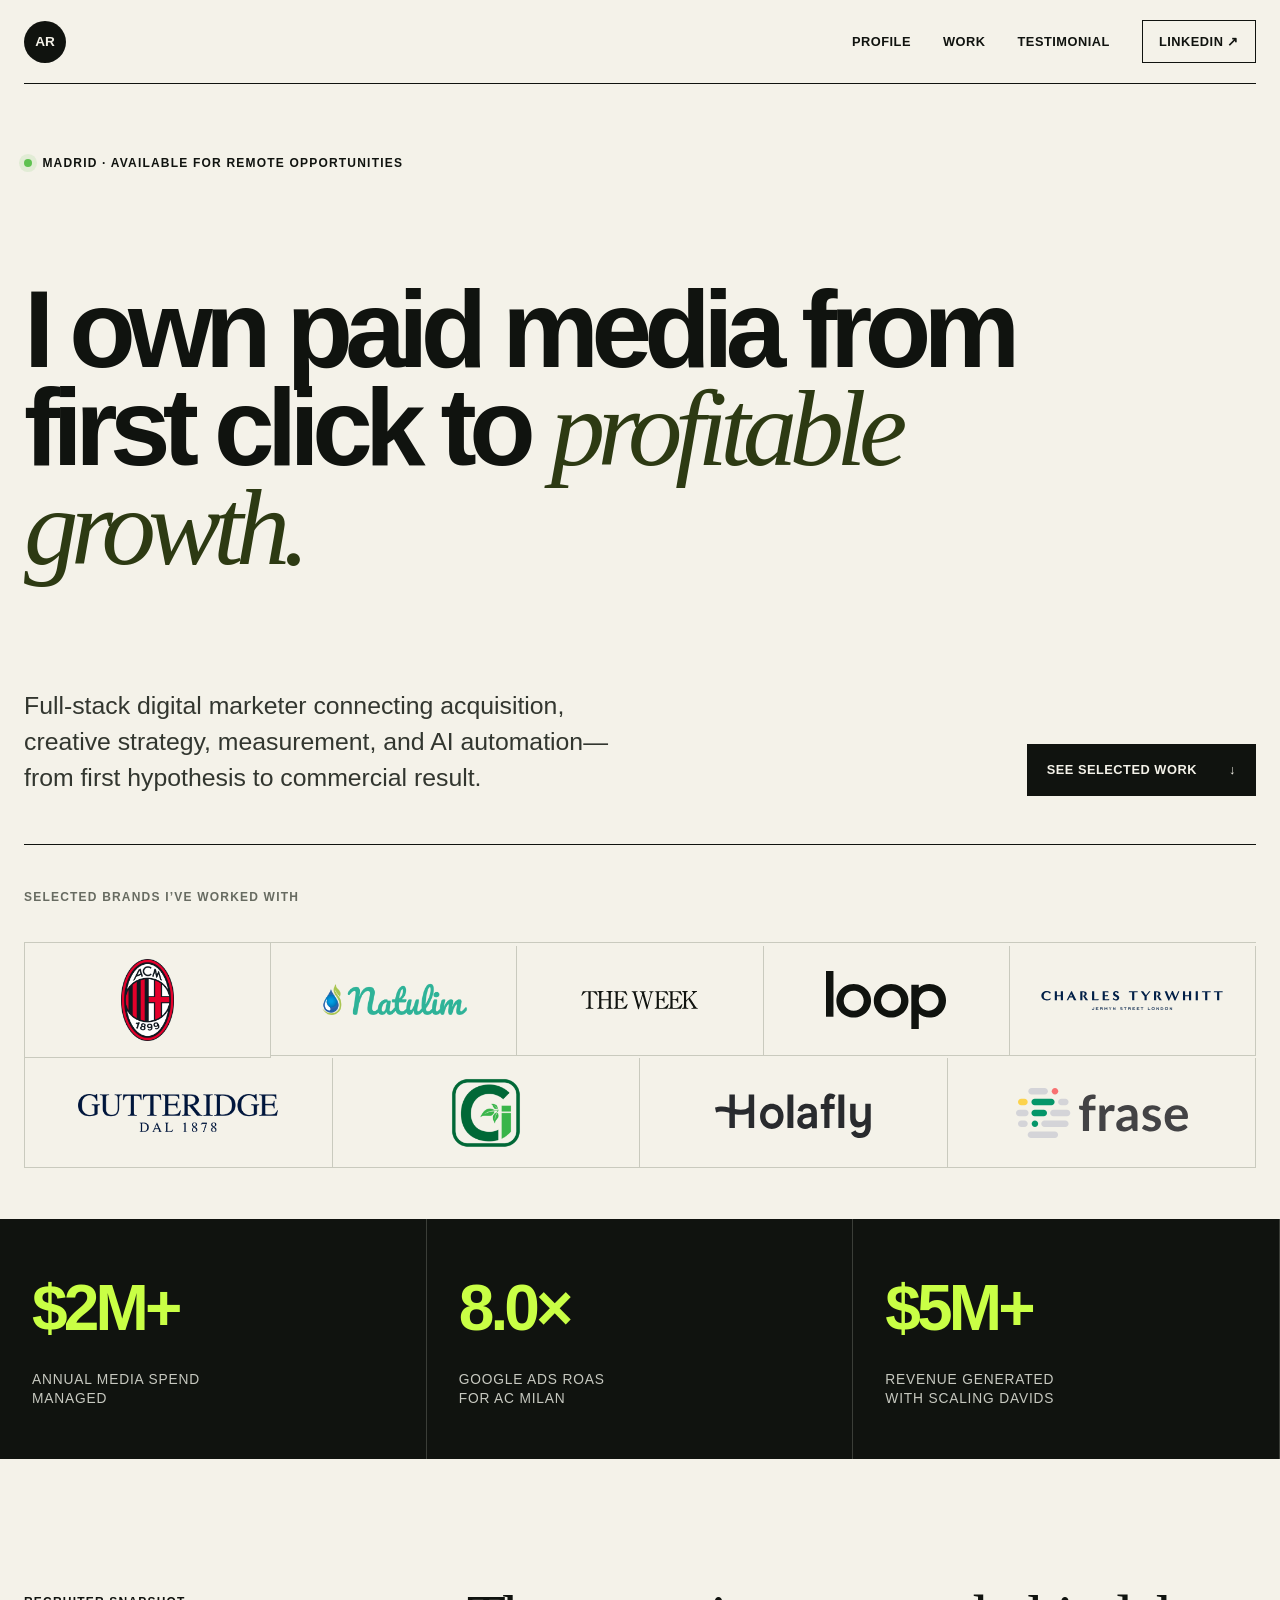
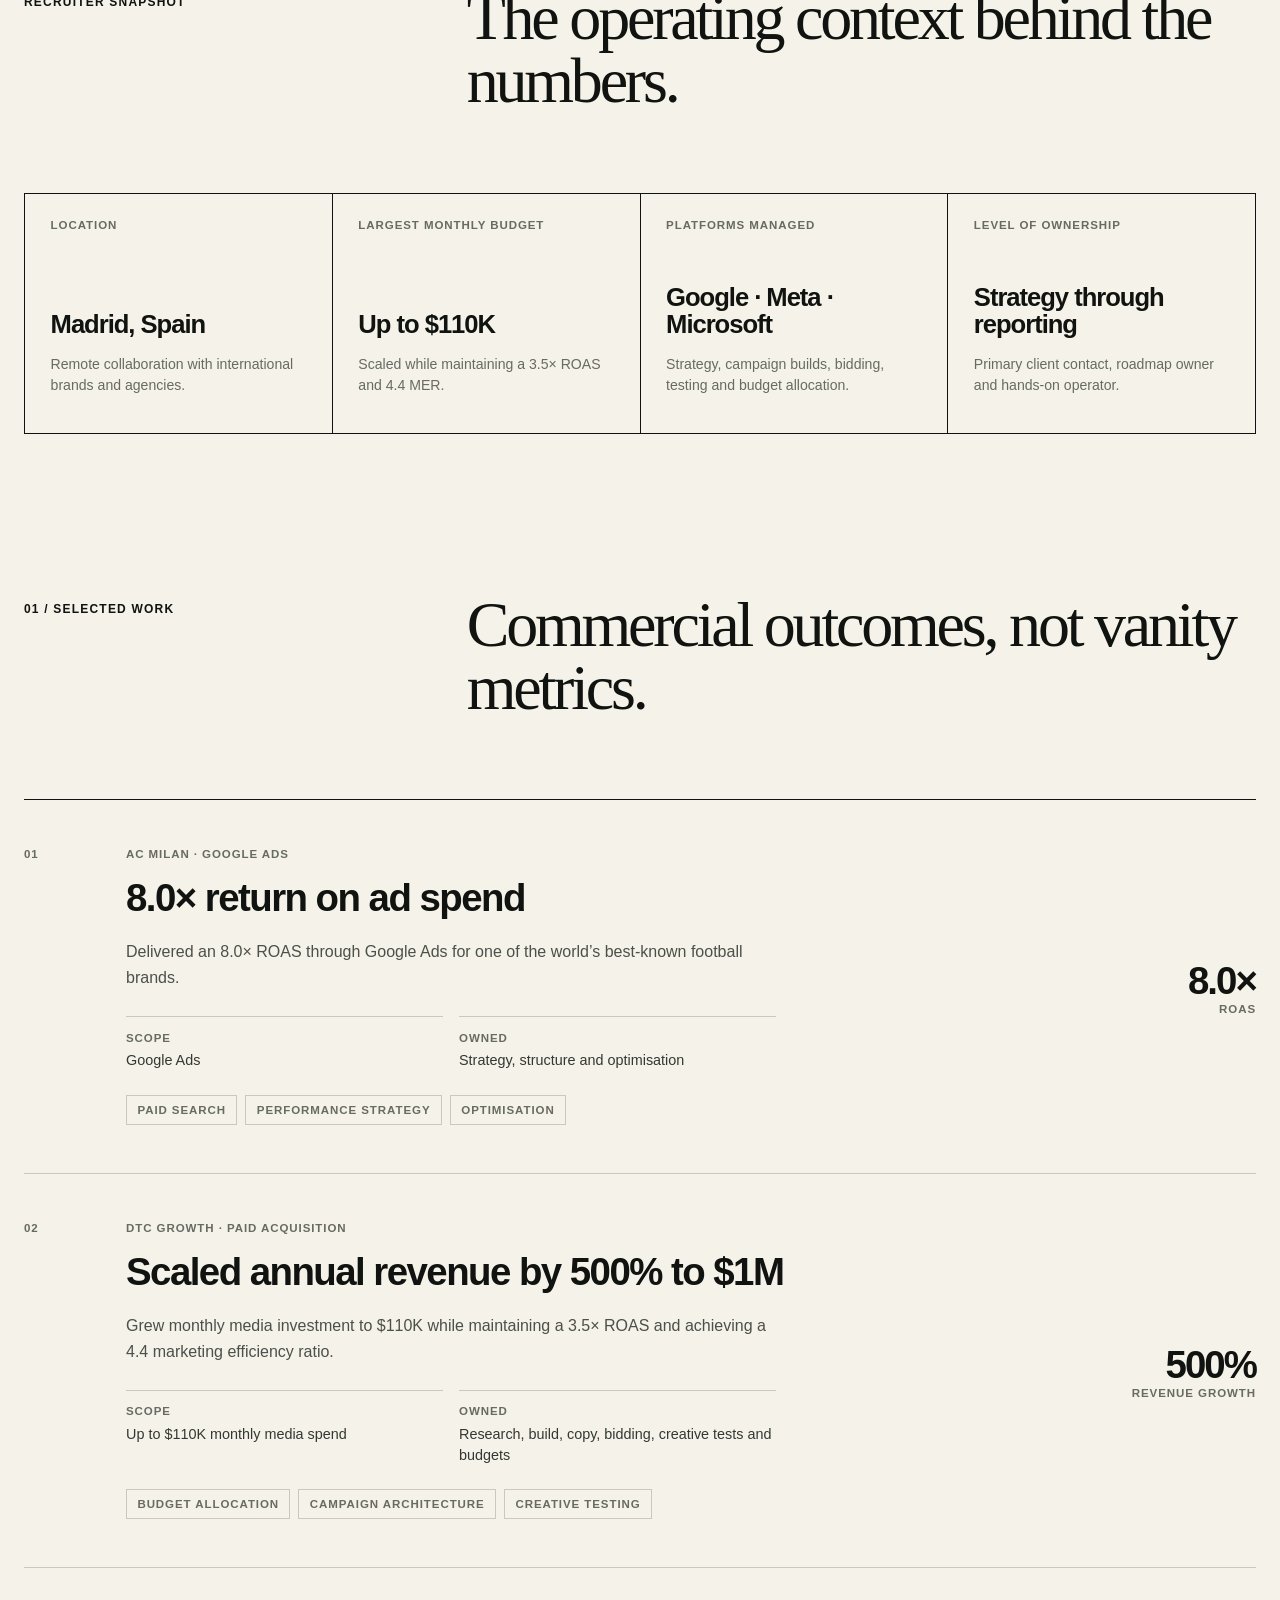
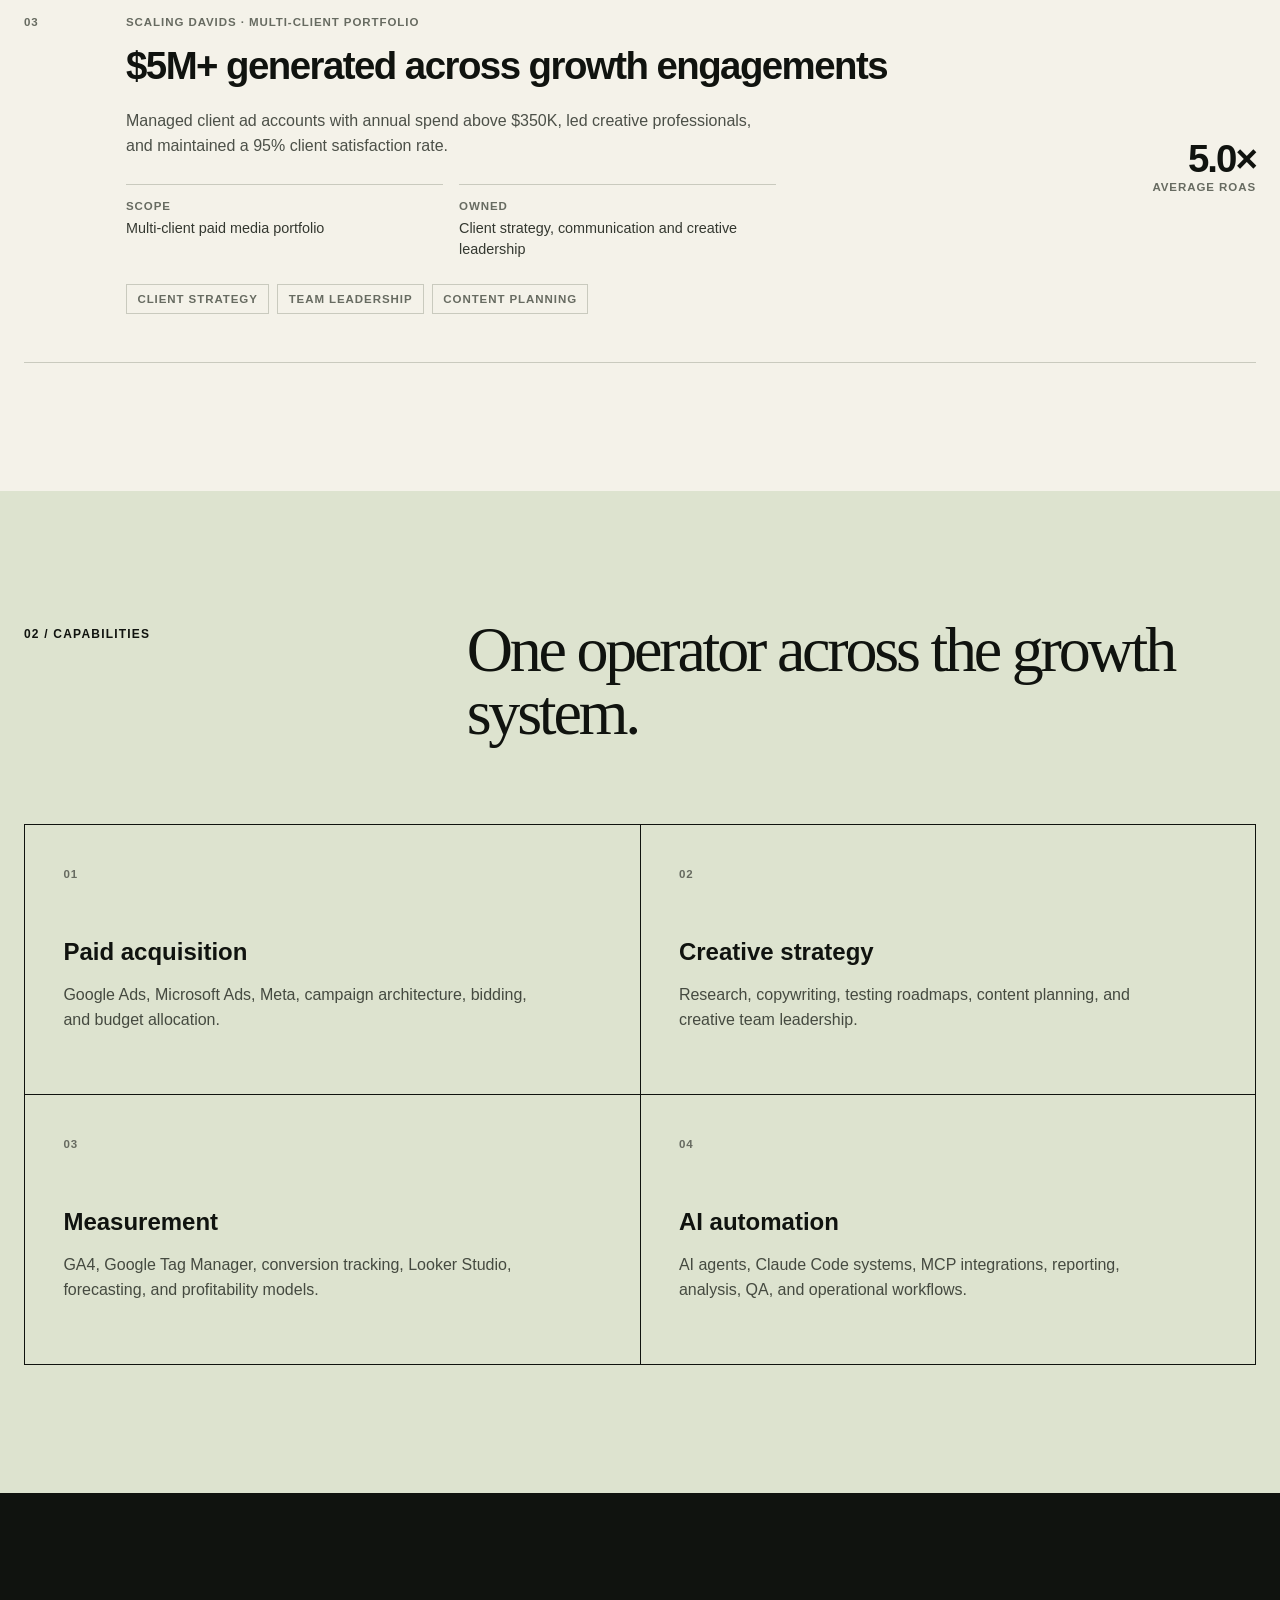
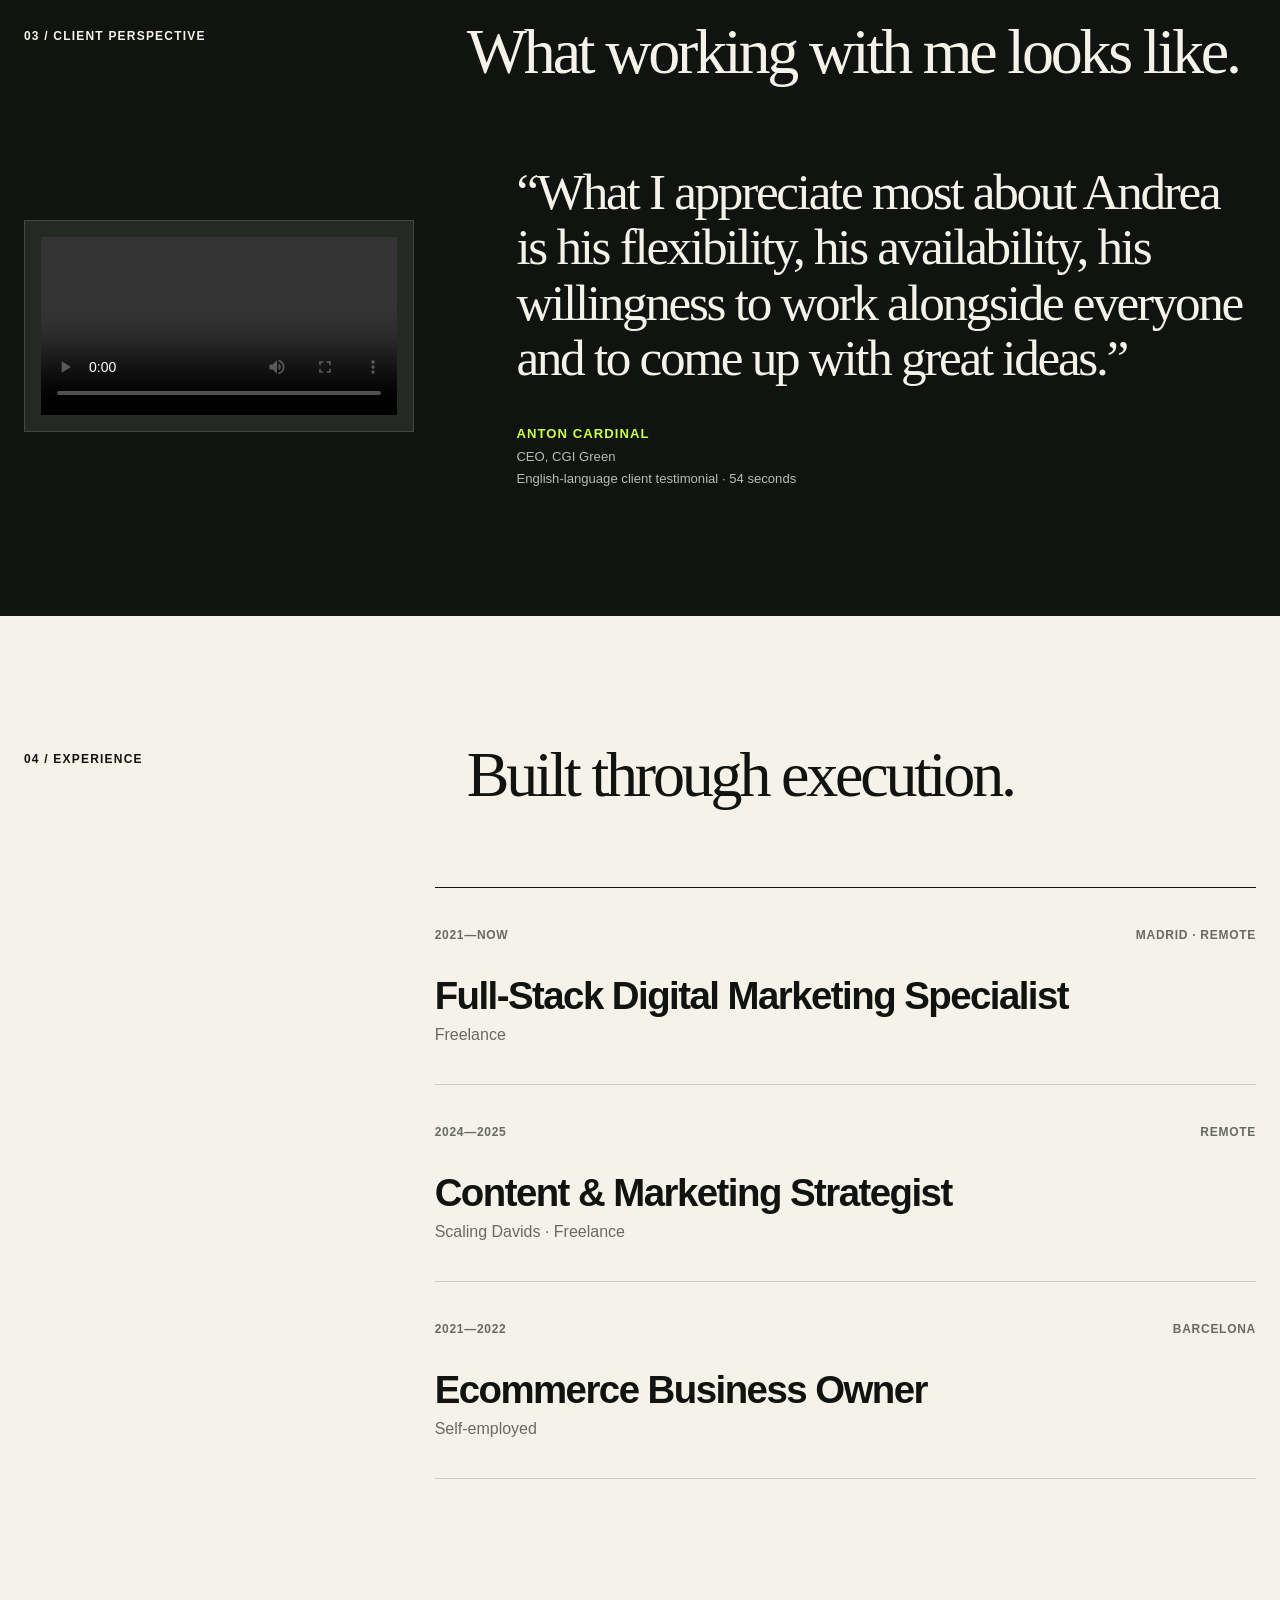
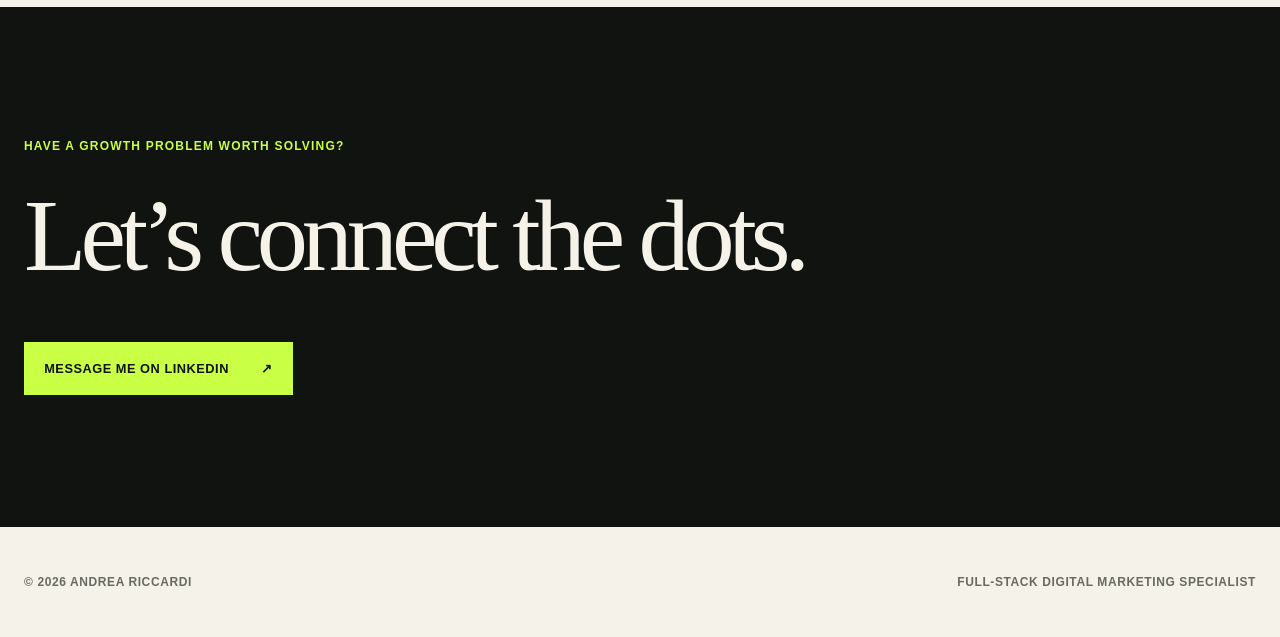
==== index.html @ 7f4e31ed "Publish marketing portfolio" ====
<!doctype html>
<html lang="en">
  <head>
    <meta charset="UTF-8" />
    <meta name="viewport" content="width=device-width, initial-scale=1" />
    <meta
      name="description"
      content="Andrea Riccardi is a full-stack digital marketing specialist connecting paid acquisition, creative strategy, measurement, and AI automation."
    />
    <meta name="theme-color" content="#10130f" />
    <title>Andrea Riccardi — Full-Stack Digital Marketing Specialist</title>
    <link rel="stylesheet" href="styles.css" />
  </head>
  <body>
    <a class="skip-link" href="#main">Skip to content</a>

    <header class="site-header">
      <a class="brand" href="#top" aria-label="Andrea Riccardi, home">AR</a>
      <nav aria-label="Primary navigation">
        <a href="#profile">Profile</a>
        <a href="#work">Work</a>
        <a href="#testimonial">Testimonial</a>
      </nav>
      <a
        class="header-cta"
        href="https://www.linkedin.com/in/ariccardi/"
        target="_blank"
        rel="noreferrer"
      >LinkedIn <span aria-hidden="true">↗</span></a>
    </header>

    <main id="main">
      <section class="hero" id="top" aria-labelledby="hero-title">
        <div class="eyebrow"><span></span> Madrid · Available for remote opportunities</div>
        <h1 id="hero-title">I own paid media from first click to <em>profitable growth.</em></h1>
        <div class="hero-bottom">
          <p>
            Full-stack digital marketer connecting acquisition, creative strategy,
            measurement, and AI automation—from first hypothesis to commercial result.
          </p>
          <a class="button" href="#work">See selected work <span aria-hidden="true">↓</span></a>
        </div>
      </section>

      <section class="logo-cloud" aria-labelledby="logo-cloud-title">
        <p id="logo-cloud-title">Selected brands I’ve worked with</p>
        <div class="logo-row">
          <div class="logo-item">
            <img src="assets/brands/ac-milan.png" alt="AC Milan" />
          </div>
          <div class="logo-item">
            <img src="assets/brands/natulim.png" alt="Natulim" />
          </div>
          <div class="logo-item">
            <img src="assets/brands/the-week.svg" alt="The Week" />
          </div>
          <div class="logo-item">
            <img src="assets/brands/loop.svg" alt="Loop Earplugs" />
          </div>
          <div class="logo-item logo-item--wide">
            <img src="assets/brands/charles-tyrwhitt.svg" alt="Charles Tyrwhitt" />
          </div>
          <div class="logo-item logo-item--wide">
            <img src="assets/brands/gutteridge.png" alt="Gutteridge" />
          </div>
          <div class="logo-item logo-item--mark">
            <img src="assets/brands/cgi-green.png" alt="CGI Green" />
          </div>
          <div class="logo-item logo-item--wide">
            <img src="assets/brands/holafly.svg" alt="Holafly" />
          </div>
          <div class="logo-item logo-item--wide">
            <img src="assets/brands/frase.svg" alt="Frase.io" />
          </div>
        </div>
      </section>

      <section class="proof" aria-label="Selected results">
        <article>
          <strong>$2M+</strong>
          <span>Annual media spend managed</span>
        </article>
        <article>
          <strong>8.0×</strong>
          <span>Google Ads ROAS for AC Milan</span>
        </article>
        <article>
          <strong>$5M+</strong>
          <span>Revenue generated with Scaling Davids</span>
        </article>
      </section>

      <section class="section profile" id="profile" aria-labelledby="profile-title">
        <div class="section-heading">
          <p>Recruiter snapshot</p>
          <h2 id="profile-title">The operating context behind the numbers.</h2>
        </div>

        <div class="profile-grid">
          <article>
            <span>Location</span>
            <strong>Madrid, Spain</strong>
            <p>Remote collaboration with international brands and agencies.</p>
          </article>
          <article>
            <span>Largest monthly budget</span>
            <strong>Up to $110K</strong>
            <p>Scaled while maintaining a 3.5× ROAS and 4.4 MER.</p>
          </article>
          <article>
            <span>Platforms managed</span>
            <strong>Google · Meta · Microsoft</strong>
            <p>Strategy, campaign builds, bidding, testing and budget allocation.</p>
          </article>
          <article>
            <span>Level of ownership</span>
            <strong>Strategy through reporting</strong>
            <p>Primary client contact, roadmap owner and hands-on operator.</p>
          </article>
        </div>
      </section>

      <section class="section" id="work" aria-labelledby="work-title">
        <div class="section-heading">
          <p>01 / Selected work</p>
          <h2 id="work-title">Commercial outcomes, not vanity metrics.</h2>
        </div>

        <div class="case-list">
          <article class="case">
            <div class="case-number">01</div>
            <div class="case-body">
              <p class="case-label">AC Milan · Google Ads</p>
              <h3>8.0× return on ad spend</h3>
              <p>
                Delivered an 8.0× ROAS through Google Ads for one of the world’s
                best-known football brands.
              </p>
              <dl class="case-facts">
                <div><dt>Scope</dt><dd>Google Ads</dd></div>
                <div><dt>Owned</dt><dd>Strategy, structure and optimisation</dd></div>
              </dl>
              <ul aria-label="Project disciplines">
                <li>Paid search</li>
                <li>Performance strategy</li>
                <li>Optimisation</li>
              </ul>
            </div>
            <div class="case-result"><strong>8.0×</strong><span>ROAS</span></div>
          </article>

          <article class="case">
            <div class="case-number">02</div>
            <div class="case-body">
              <p class="case-label">DTC growth · Paid acquisition</p>
              <h3>Scaled annual revenue by 500% to $1M</h3>
              <p>
                Grew monthly media investment to $110K while maintaining a 3.5×
                ROAS and achieving a 4.4 marketing efficiency ratio.
              </p>
              <dl class="case-facts">
                <div><dt>Scope</dt><dd>Up to $110K monthly media spend</dd></div>
                <div><dt>Owned</dt><dd>Research, build, copy, bidding, creative tests and budgets</dd></div>
              </dl>
              <ul aria-label="Project disciplines">
                <li>Budget allocation</li>
                <li>Campaign architecture</li>
                <li>Creative testing</li>
              </ul>
            </div>
            <div class="case-result"><strong>500%</strong><span>Revenue growth</span></div>
          </article>

          <article class="case">
            <div class="case-number">03</div>
            <div class="case-body">
              <p class="case-label">Scaling Davids · Multi-client portfolio</p>
              <h3>$5M+ generated across growth engagements</h3>
              <p>
                Managed client ad accounts with annual spend above $350K, led
                creative professionals, and maintained a 95% client satisfaction rate.
              </p>
              <dl class="case-facts">
                <div><dt>Scope</dt><dd>Multi-client paid media portfolio</dd></div>
                <div><dt>Owned</dt><dd>Client strategy, communication and creative leadership</dd></div>
              </dl>
              <ul aria-label="Project disciplines">
                <li>Client strategy</li>
                <li>Team leadership</li>
                <li>Content planning</li>
              </ul>
            </div>
            <div class="case-result"><strong>5.0×</strong><span>Average ROAS</span></div>
          </article>
        </div>
      </section>

      <section class="section capabilities" id="capabilities" aria-labelledby="capabilities-title">
        <div class="section-heading">
          <p>02 / Capabilities</p>
          <h2 id="capabilities-title">One operator across the growth system.</h2>
        </div>

        <div class="capability-grid">
          <article>
            <span>01</span>
            <h3>Paid acquisition</h3>
            <p>Google Ads, Microsoft Ads, Meta, campaign architecture, bidding, and budget allocation.</p>
          </article>
          <article>
            <span>02</span>
            <h3>Creative strategy</h3>
            <p>Research, copywriting, testing roadmaps, content planning, and creative team leadership.</p>
          </article>
          <article>
            <span>03</span>
            <h3>Measurement</h3>
            <p>GA4, Google Tag Manager, conversion tracking, Looker Studio, forecasting, and profitability models.</p>
          </article>
          <article>
            <span>04</span>
            <h3>AI automation</h3>
            <p>AI agents, Claude Code systems, MCP integrations, reporting, analysis, QA, and operational workflows.</p>
          </article>
        </div>
      </section>

      <section class="section testimonial" id="testimonial" aria-labelledby="testimonial-title">
        <div class="section-heading">
          <p>03 / Client perspective</p>
          <h2 id="testimonial-title">What working with me looks like.</h2>
        </div>

        <div class="testimonial-grid">
          <div class="testimonial-video">
            <video controls preload="metadata" playsinline>
              <source src="assets/testimonial/cgi-green-testimonial-clean.mp4" type="video/mp4" />
              Your browser does not support embedded video.
            </video>
          </div>
          <figure>
            <blockquote>
              “What I appreciate most about Andrea is his flexibility, his availability,
              his willingness to work alongside everyone and to come up with great ideas.”
            </blockquote>
            <figcaption>
              <strong>Anton Cardinal</strong>
              <span>CEO, CGI Green</span>
              <span>English-language client testimonial · 54 seconds</span>
            </figcaption>
          </figure>
        </div>
      </section>

      <section class="section" id="experience" aria-labelledby="experience-title">
        <div class="section-heading">
          <p>04 / Experience</p>
          <h2 id="experience-title">Built through execution.</h2>
        </div>

        <div class="timeline">
          <article>
            <div><span>2021—Now</span><span>Madrid · Remote</span></div>
            <h3>Full-Stack Digital Marketing Specialist</h3>
            <p>Freelance</p>
          </article>
          <article>
            <div><span>2024—2025</span><span>Remote</span></div>
            <h3>Content &amp; Marketing Strategist</h3>
            <p>Scaling Davids · Freelance</p>
          </article>
          <article>
            <div><span>2021—2022</span><span>Barcelona</span></div>
            <h3>Ecommerce Business Owner</h3>
            <p>Self-employed</p>
          </article>
        </div>
      </section>

      <section class="contact" aria-labelledby="contact-title">
        <p>Have a growth problem worth solving?</p>
        <h2 id="contact-title">Let’s connect the dots.</h2>
        <a
          class="button button-light"
          href="https://www.linkedin.com/in/ariccardi/"
          target="_blank"
          rel="noreferrer"
        >Message me on LinkedIn <span aria-hidden="true">↗</span></a>
      </section>
    </main>

    <footer>
      <span>© <span id="year">2026</span> Andrea Riccardi</span>
      <span>Full-Stack Digital Marketing Specialist</span>
    </footer>

    <script>
      document.getElementById("year").textContent = new Date().getFullYear();
    </script>
  </body>
</html>
---- styles.css ----
:root {
  --ink: #10130f;
  --paper: #f4f2e9;
  --muted: #676b61;
  --line: #c9cabe;
  --accent: #c9ff45;
  --accent-dark: #2d3a13;
  --max: 1240px;
}

* {
  box-sizing: border-box;
}

html {
  scroll-behavior: smooth;
}

body {
  margin: 0;
  background: var(--paper);
  color: var(--ink);
  font-family: Arial, Helvetica, sans-serif;
  -webkit-font-smoothing: antialiased;
}

a {
  color: inherit;
}

.skip-link {
  position: fixed;
  left: 1rem;
  top: -5rem;
  z-index: 100;
  background: var(--accent);
  padding: 0.8rem 1rem;
}

.skip-link:focus {
  top: 1rem;
}

.site-header,
main > section,
footer {
  width: min(calc(100% - 48px), var(--max));
  margin-inline: auto;
}

.site-header {
  min-height: 84px;
  display: flex;
  align-items: center;
  gap: 2rem;
  border-bottom: 1px solid var(--ink);
}

.brand {
  width: 42px;
  height: 42px;
  display: grid;
  place-items: center;
  border-radius: 50%;
  background: var(--ink);
  color: var(--paper);
  font-size: 0.85rem;
  font-weight: 800;
  text-decoration: none;
}

nav {
  display: flex;
  gap: 2rem;
  margin-left: auto;
}

nav a,
.header-cta {
  font-size: 0.8rem;
  font-weight: 700;
  letter-spacing: 0.04em;
  text-decoration: none;
  text-transform: uppercase;
}

.header-cta {
  padding: 0.8rem 1rem;
  border: 1px solid var(--ink);
}

nav a:hover,
nav a:focus-visible,
.header-cta:hover,
.header-cta:focus-visible {
  text-decoration: underline;
  text-underline-offset: 0.3rem;
}

.hero {
  min-height: min(760px, calc(100vh - 84px));
  padding: 4.5rem 0 3rem;
  display: flex;
  flex-direction: column;
  justify-content: space-between;
}

.eyebrow,
.section-heading > p,
.logo-cloud > p,
.contact > p {
  text-transform: uppercase;
  font-size: 0.75rem;
  font-weight: 700;
  letter-spacing: 0.1em;
}

.eyebrow {
  display: flex;
  align-items: center;
  gap: 0.65rem;
}

.eyebrow span {
  width: 8px;
  height: 8px;
  border-radius: 50%;
  background: #5fc251;
  box-shadow: 0 0 0 5px rgba(95, 194, 81, 0.13);
}

h1 {
  max-width: 1120px;
  margin: 3rem 0;
  font-size: clamp(3.8rem, 8.5vw, 8.1rem);
  line-height: 0.9;
  letter-spacing: -0.07em;
  font-weight: 800;
}

h1 em {
  color: var(--accent-dark);
  font-family: Georgia, "Times New Roman", serif;
  font-weight: 400;
}

.hero-bottom {
  display: grid;
  grid-template-columns: 1fr auto;
  align-items: end;
  gap: 3rem;
}

.hero-bottom p {
  max-width: 610px;
  margin: 0;
  color: #32362f;
  font-size: clamp(1.1rem, 2vw, 1.55rem);
  line-height: 1.45;
}

.button {
  display: inline-flex;
  justify-content: space-between;
  align-items: center;
  min-width: 220px;
  gap: 2rem;
  padding: 1.1rem 1.2rem;
  background: var(--ink);
  color: var(--paper);
  border: 1px solid var(--ink);
  font-size: 0.8rem;
  font-weight: 700;
  letter-spacing: 0.04em;
  text-decoration: none;
  text-transform: uppercase;
  transition: background 160ms ease, color 160ms ease;
}

.button:hover,
.button:focus-visible {
  background: var(--accent);
  color: var(--ink);
}

.logo-cloud {
  padding: 2.8rem 0 3.2rem;
  border-top: 1px solid var(--ink);
}

.logo-cloud > p {
  margin: 0 0 2.4rem;
  color: var(--muted);
}

.logo-row {
  display: grid;
  grid-template-columns: repeat(20, minmax(0, 1fr));
  align-items: center;
  border-top: 1px solid var(--line);
  border-left: 1px solid var(--line);
}

.logo-item {
  grid-column: span 4;
  min-height: 110px;
  min-width: 0;
  display: flex;
  align-items: center;
  justify-content: center;
  padding: 1rem 1.2rem;
  border-right: 1px solid var(--line);
  border-bottom: 1px solid var(--line);
}

.logo-item:nth-child(n + 6) {
  grid-column: span 5;
}

.logo-item img {
  display: block;
  width: 76%;
  height: 58px;
  max-width: 150px;
  object-fit: contain;
}

.logo-item:first-child img {
  width: 58px;
  height: 82px;
}

.logo-item--wide img {
  width: 88%;
  height: 50px;
  max-width: 200px;
}

.logo-item--mark img {
  width: 72px;
  height: 72px;
}

.proof {
  width: 100%;
  max-width: none;
  display: grid;
  grid-template-columns: repeat(3, 1fr);
  background: var(--ink);
  color: var(--paper);
}

.proof article {
  min-height: 240px;
  padding: 3.2rem max(2rem, calc((100vw - var(--max)) / 6));
  display: flex;
  flex-direction: column;
  justify-content: space-between;
  border-right: 1px solid #3b3e38;
}

.proof strong {
  color: var(--accent);
  font-size: clamp(3rem, 5vw, 5rem);
  letter-spacing: -0.06em;
}

.proof span {
  max-width: 180px;
  color: #c7c9c0;
  font-size: 0.86rem;
  line-height: 1.4;
  text-transform: uppercase;
  letter-spacing: 0.06em;
}

.section {
  padding: 8rem 0;
}

.section-heading {
  display: grid;
  grid-template-columns: 1fr 2fr;
  gap: 3rem;
  margin-bottom: 5rem;
}

.section-heading p {
  margin: 0.5rem 0 0;
}

.section-heading h2 {
  max-width: 780px;
  margin: 0;
  font-family: Georgia, "Times New Roman", serif;
  font-size: clamp(2.7rem, 5vw, 5.2rem);
  font-weight: 400;
  letter-spacing: -0.05em;
  line-height: 0.98;
}

.case-list {
  border-top: 1px solid var(--ink);
}

.case {
  display: grid;
  grid-template-columns: 70px 1fr 190px;
  gap: 2rem;
  padding: 3rem 0;
  border-bottom: 1px solid var(--line);
}

.case-number,
.case-label,
.case-result span,
.case li,
.capability-grid article > span,
.profile-grid article > span,
.case-facts dt {
  color: var(--muted);
  font-size: 0.72rem;
  font-weight: 700;
  letter-spacing: 0.08em;
  text-transform: uppercase;
}

.case-label {
  margin: 0 0 1rem;
}

.case h3 {
  margin: 0;
  font-size: clamp(1.6rem, 3vw, 2.7rem);
  letter-spacing: -0.04em;
}

.case-body > p:not(.case-label) {
  max-width: 650px;
  margin: 1.2rem 0;
  color: #4c5048;
  line-height: 1.6;
}

.case-facts {
  max-width: 650px;
  display: grid;
  grid-template-columns: repeat(2, minmax(0, 1fr));
  gap: 1rem;
  margin: 1.6rem 0 0;
}

.case-facts div {
  padding-top: 0.9rem;
  border-top: 1px solid var(--line);
}

.case-facts dt {
  margin-bottom: 0.4rem;
}

.case-facts dd {
  margin: 0;
  color: #343830;
  font-size: 0.9rem;
  line-height: 1.45;
}

.case ul {
  display: flex;
  flex-wrap: wrap;
  gap: 0.5rem;
  padding: 0;
  margin: 1.5rem 0 0;
  list-style: none;
}

.case li {
  padding: 0.5rem 0.65rem;
  border: 1px solid var(--line);
}

.case-result {
  display: flex;
  flex-direction: column;
  align-items: flex-end;
  justify-content: center;
}

.case-result strong {
  font-size: 2.4rem;
  letter-spacing: -0.05em;
}

.capabilities {
  width: 100%;
  max-width: none;
  padding-inline: max(24px, calc((100vw - var(--max)) / 2));
  background: #dde3cf;
}

.profile {
  padding-bottom: 2rem;
}

.profile-grid {
  display: grid;
  grid-template-columns: repeat(4, minmax(0, 1fr));
  border-top: 1px solid var(--ink);
  border-left: 1px solid var(--ink);
}

.profile-grid article {
  min-height: 240px;
  padding: 1.6rem;
  display: flex;
  flex-direction: column;
  border-right: 1px solid var(--ink);
  border-bottom: 1px solid var(--ink);
}

.profile-grid strong {
  margin-top: auto;
  font-size: clamp(1.35rem, 2vw, 2rem);
  letter-spacing: -0.04em;
  line-height: 1.05;
}

.profile-grid p {
  min-height: 3.8em;
  margin: 1rem 0 0;
  color: var(--muted);
  font-size: 0.88rem;
  line-height: 1.5;
}

.capability-grid {
  display: grid;
  grid-template-columns: repeat(2, 1fr);
  border-top: 1px solid var(--ink);
  border-left: 1px solid var(--ink);
}

.capability-grid article {
  min-height: 270px;
  padding: 2.4rem;
  border-right: 1px solid var(--ink);
  border-bottom: 1px solid var(--ink);
}

.capability-grid h3 {
  margin: 3.5rem 0 1rem;
  font-size: 1.5rem;
}

.capability-grid p {
  max-width: 490px;
  margin: 0;
  color: #454a40;
  line-height: 1.6;
}

.testimonial {
  width: 100%;
  max-width: none;
  padding-inline: max(24px, calc((100vw - var(--max)) / 2));
  background: var(--ink);
  color: var(--paper);
}

.testimonial-grid {
  display: grid;
  grid-template-columns: minmax(260px, 390px) 1fr;
  align-items: center;
  gap: clamp(3rem, 8vw, 8rem);
}

.testimonial-video {
  padding: 1rem;
  background: #252923;
  border: 1px solid #42473f;
}

.testimonial-video video {
  display: block;
  width: 100%;
  max-height: 650px;
  background: #000;
}

.testimonial figure {
  margin: 0;
}

.testimonial blockquote {
  margin: 0;
  font-family: Georgia, "Times New Roman", serif;
  font-size: clamp(2rem, 4vw, 4.3rem);
  line-height: 1.08;
  letter-spacing: -0.045em;
}

.testimonial figcaption {
  display: flex;
  flex-direction: column;
  gap: 0.25rem;
  margin-top: 2.5rem;
  color: #b8bcb2;
  font-size: 0.82rem;
  line-height: 1.4;
}

.testimonial figcaption strong {
  color: var(--accent);
  text-transform: uppercase;
  letter-spacing: 0.08em;
}

.timeline {
  margin-left: 33.33%;
  border-top: 1px solid var(--ink);
}

.timeline article {
  padding: 2.5rem 0;
  border-bottom: 1px solid var(--line);
}

.timeline article > div {
  display: flex;
  justify-content: space-between;
  color: var(--muted);
  font-size: 0.75rem;
  font-weight: 700;
  letter-spacing: 0.06em;
  text-transform: uppercase;
}

.timeline h3 {
  margin: 2rem 0 0.5rem;
  font-size: clamp(1.5rem, 3vw, 2.5rem);
  letter-spacing: -0.04em;
}

.timeline p {
  margin: 0;
  color: var(--muted);
}

.contact {
  width: 100%;
  max-width: none;
  min-height: 520px;
  padding: 7rem max(24px, calc((100vw - var(--max)) / 2));
  display: flex;
  flex-direction: column;
  align-items: flex-start;
  justify-content: center;
  background: var(--ink);
  color: var(--paper);
}

.contact > p {
  margin: 0 0 1.5rem;
  color: var(--accent);
}

.contact h2 {
  margin: 0 0 3rem;
  font-family: Georgia, "Times New Roman", serif;
  font-size: clamp(3.5rem, 8vw, 8rem);
  font-weight: 400;
  letter-spacing: -0.06em;
}

.button-light {
  background: var(--accent);
  border-color: var(--accent);
  color: var(--ink);
}

.button-light:hover,
.button-light:focus-visible {
  background: var(--paper);
  border-color: var(--paper);
}

footer {
  min-height: 110px;
  display: flex;
  justify-content: space-between;
  align-items: center;
  color: var(--muted);
  font-size: 0.75rem;
  font-weight: 700;
  letter-spacing: 0.05em;
  text-transform: uppercase;
}

@media (min-width: 801px) and (max-width: 1180px) {
  .logo-row {
    grid-template-columns: repeat(3, minmax(0, 1fr));
  }

  .logo-item,
  .logo-item:nth-child(n + 6) {
    grid-column: auto;
    min-height: 120px;
  }

  .profile-grid {
    grid-template-columns: repeat(2, minmax(0, 1fr));
  }
}

@media (max-width: 800px) {
  .site-header,
  main > section,
  footer {
    width: min(calc(100% - 32px), var(--max));
  }

  nav {
    display: none;
  }

  .hero {
    min-height: 680px;
    padding-top: 3rem;
  }

  h1 {
    font-size: clamp(3.35rem, 16vw, 5.4rem);
  }

  .hero-bottom,
  .section-heading {
    grid-template-columns: 1fr;
  }

  .proof {
    grid-template-columns: 1fr;
  }

  .logo-cloud {
    padding-top: 2.2rem;
  }

  .logo-row {
    grid-template-columns: repeat(2, 1fr);
  }

  .logo-item,
  .logo-item:nth-child(n + 6) {
    grid-column: auto;
    min-height: 100px;
    padding: 1rem;
  }

  .logo-item:last-child {
    grid-column: span 2;
  }

  .logo-item img {
    width: 72%;
    height: 48px;
    max-width: 130px;
  }

  .logo-item:first-child img {
    width: 50px;
    height: 68px;
  }

  .logo-item--wide img {
    width: 84%;
    height: 44px;
  }

  .logo-item--mark img {
    width: 58px;
    height: 58px;
  }

  .proof article {
    min-height: 180px;
    padding: 2.2rem 1rem;
    border-right: 0;
    border-bottom: 1px solid #3b3e38;
  }

  .section {
    padding: 5rem 0;
  }

  .section-heading {
    gap: 1.5rem;
    margin-bottom: 3rem;
  }

  .case {
    grid-template-columns: 34px 1fr;
    gap: 1rem;
  }

  .case-result {
    grid-column: 2;
    align-items: flex-start;
    margin-top: 1rem;
  }

  .case-facts {
    grid-template-columns: 1fr;
  }

  .profile {
    padding-bottom: 0;
  }

  .profile-grid {
    grid-template-columns: 1fr;
  }

  .profile-grid article {
    min-height: 190px;
  }

  .capabilities {
    width: 100%;
    padding-inline: 16px;
  }

  .capability-grid {
    grid-template-columns: 1fr;
  }

  .capability-grid article {
    min-height: 230px;
  }

  .testimonial {
    width: 100%;
    padding-inline: 16px;
  }

  .testimonial-grid {
    grid-template-columns: 1fr;
    gap: 3rem;
  }

  .testimonial-video {
    width: min(100%, 360px);
    margin-inline: auto;
  }

  .timeline {
    margin-left: 0;
  }

  .contact {
    width: 100%;
    min-height: 460px;
    padding-inline: 16px;
  }

  footer {
    min-height: 140px;
    flex-direction: column;
    align-items: flex-start;
    justify-content: center;
    gap: 0.6rem;
  }
}

@media (prefers-reduced-motion: reduce) {
  html {
    scroll-behavior: auto;
  }

  *,
  *::before,
  *::after {
    transition-duration: 0.01ms !important;
  }
}
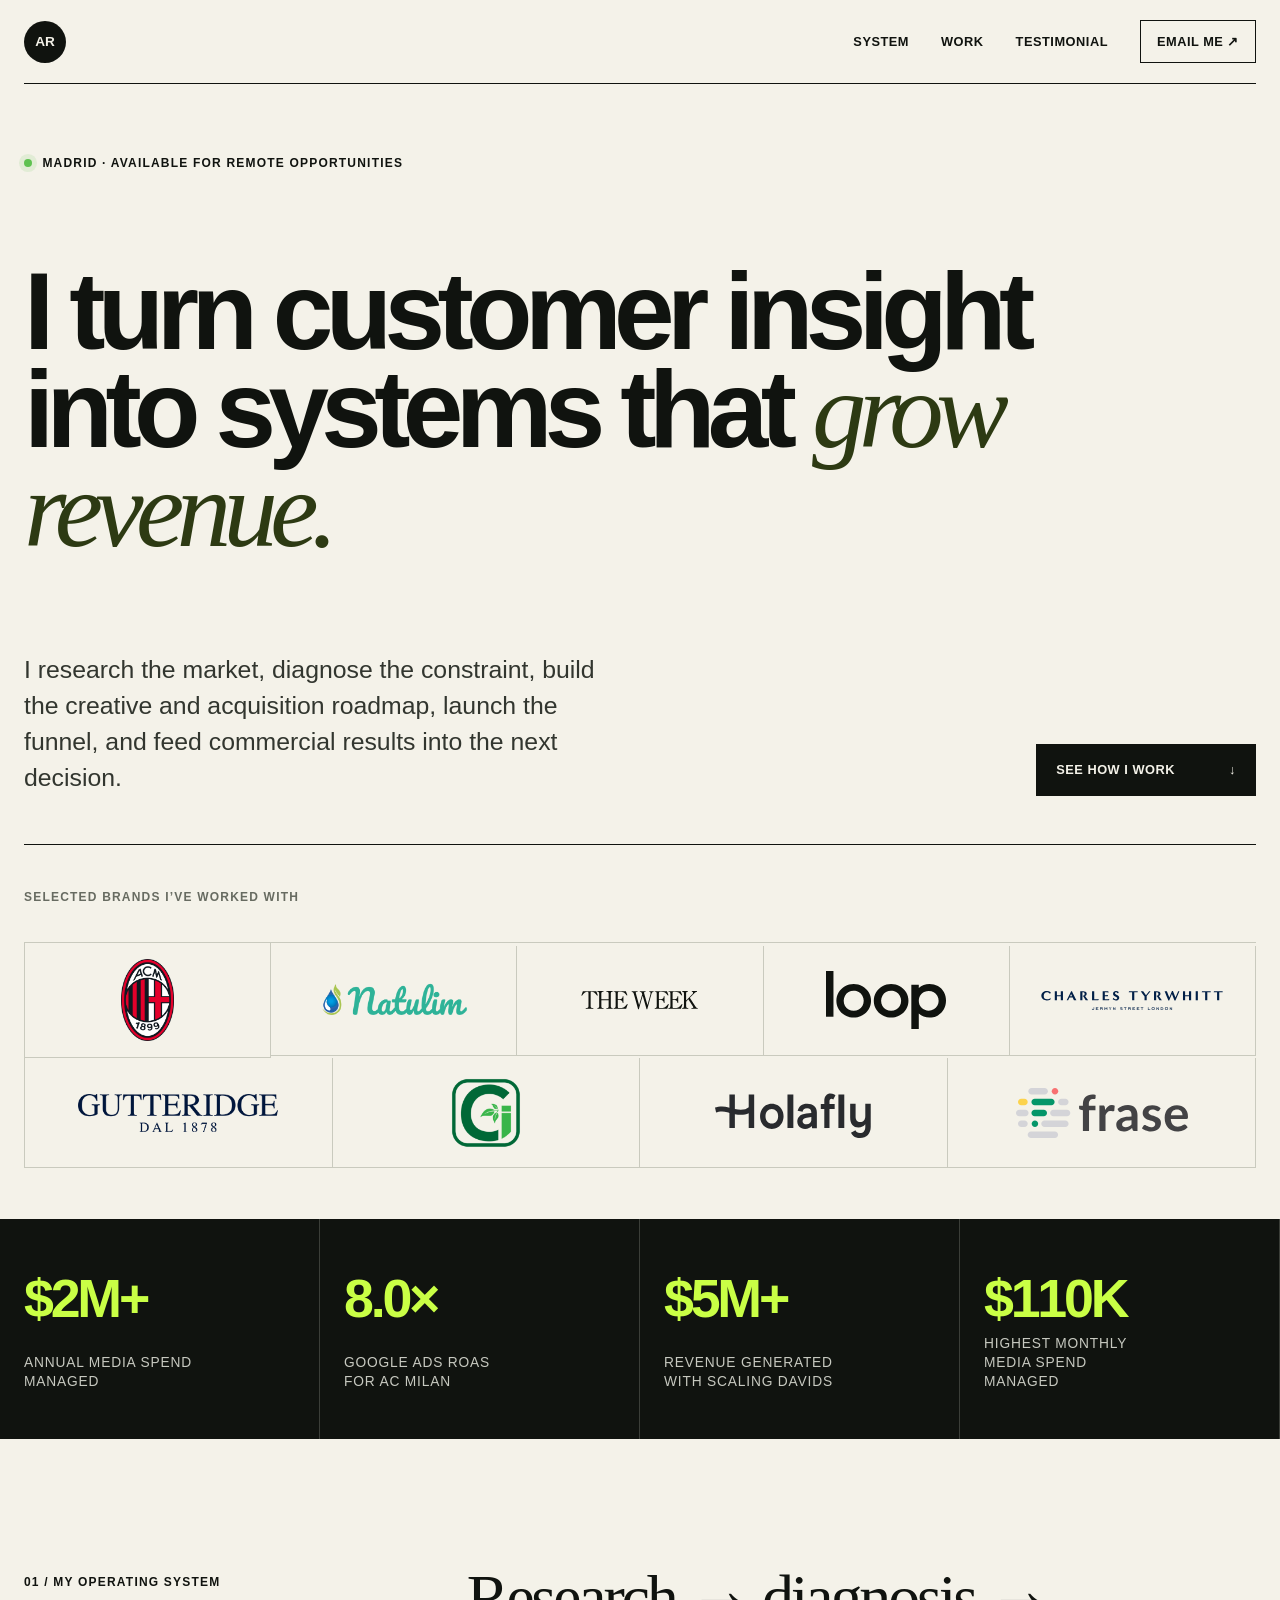
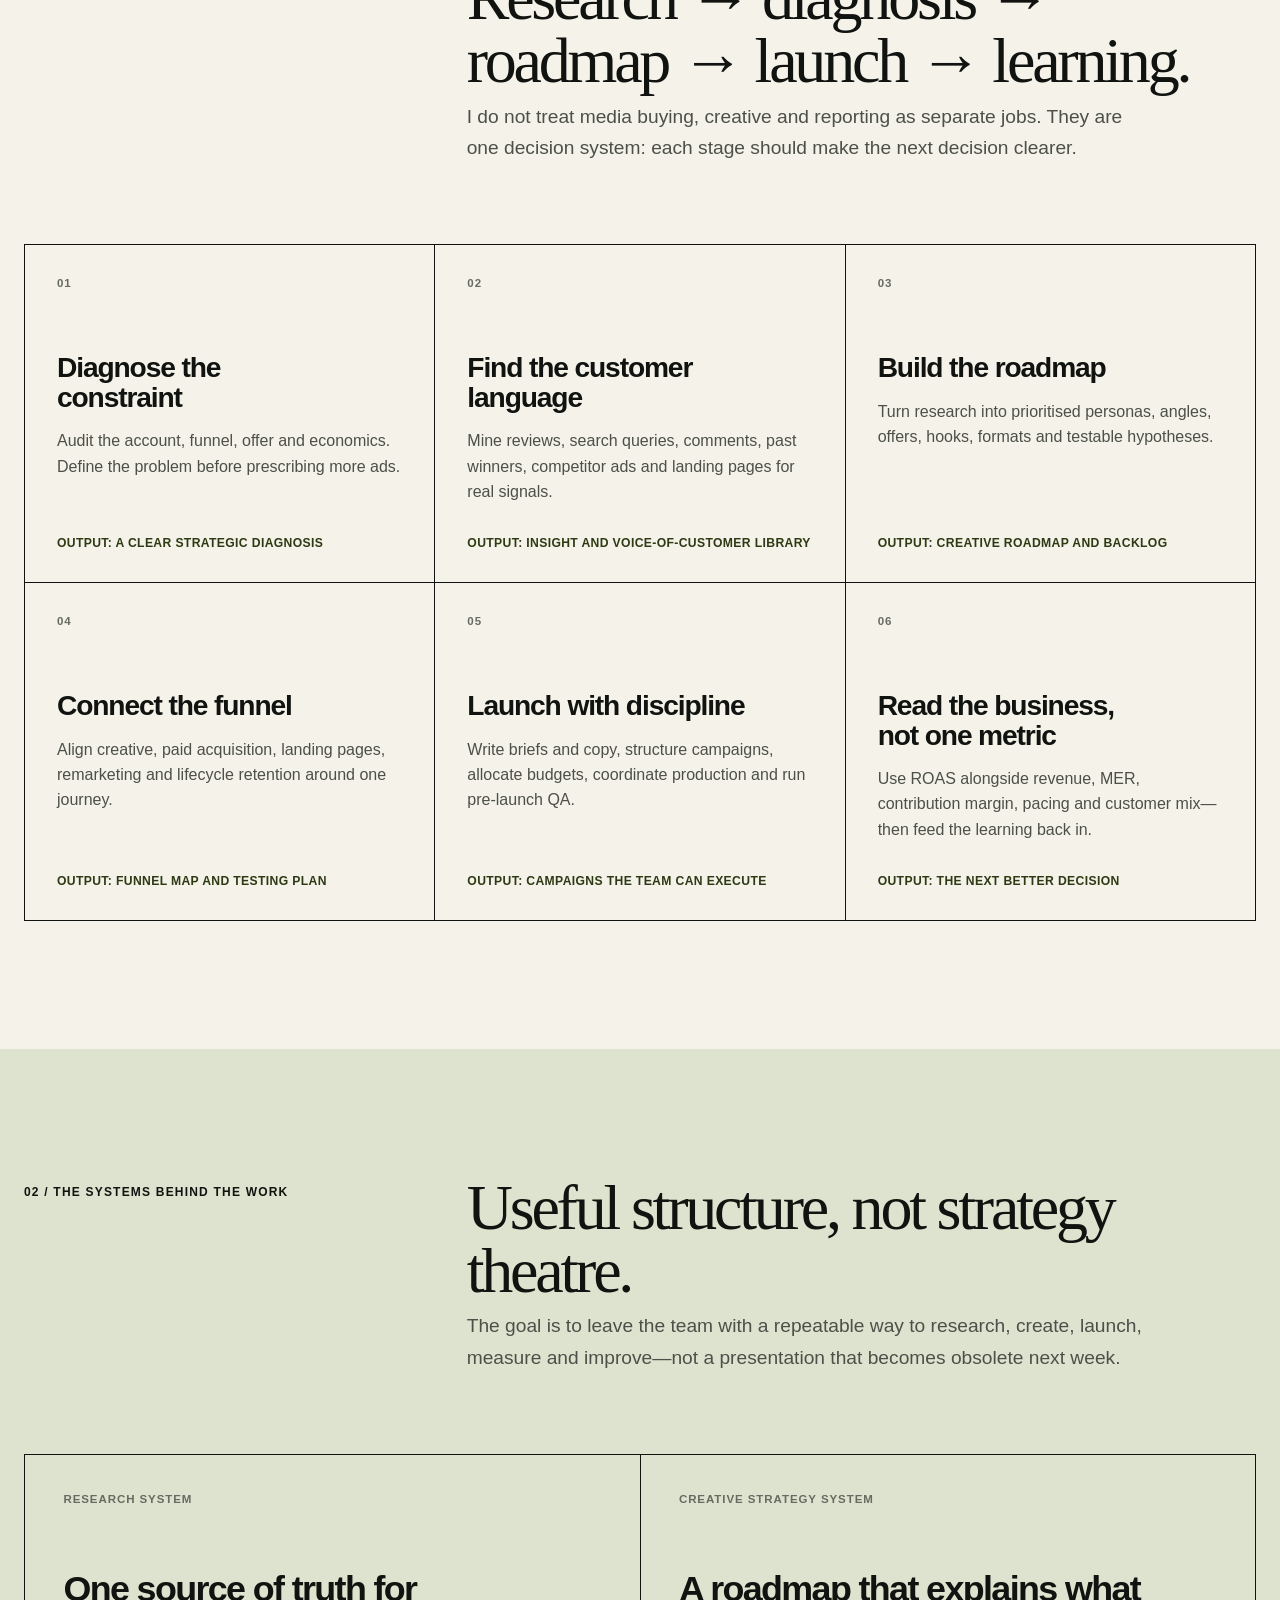
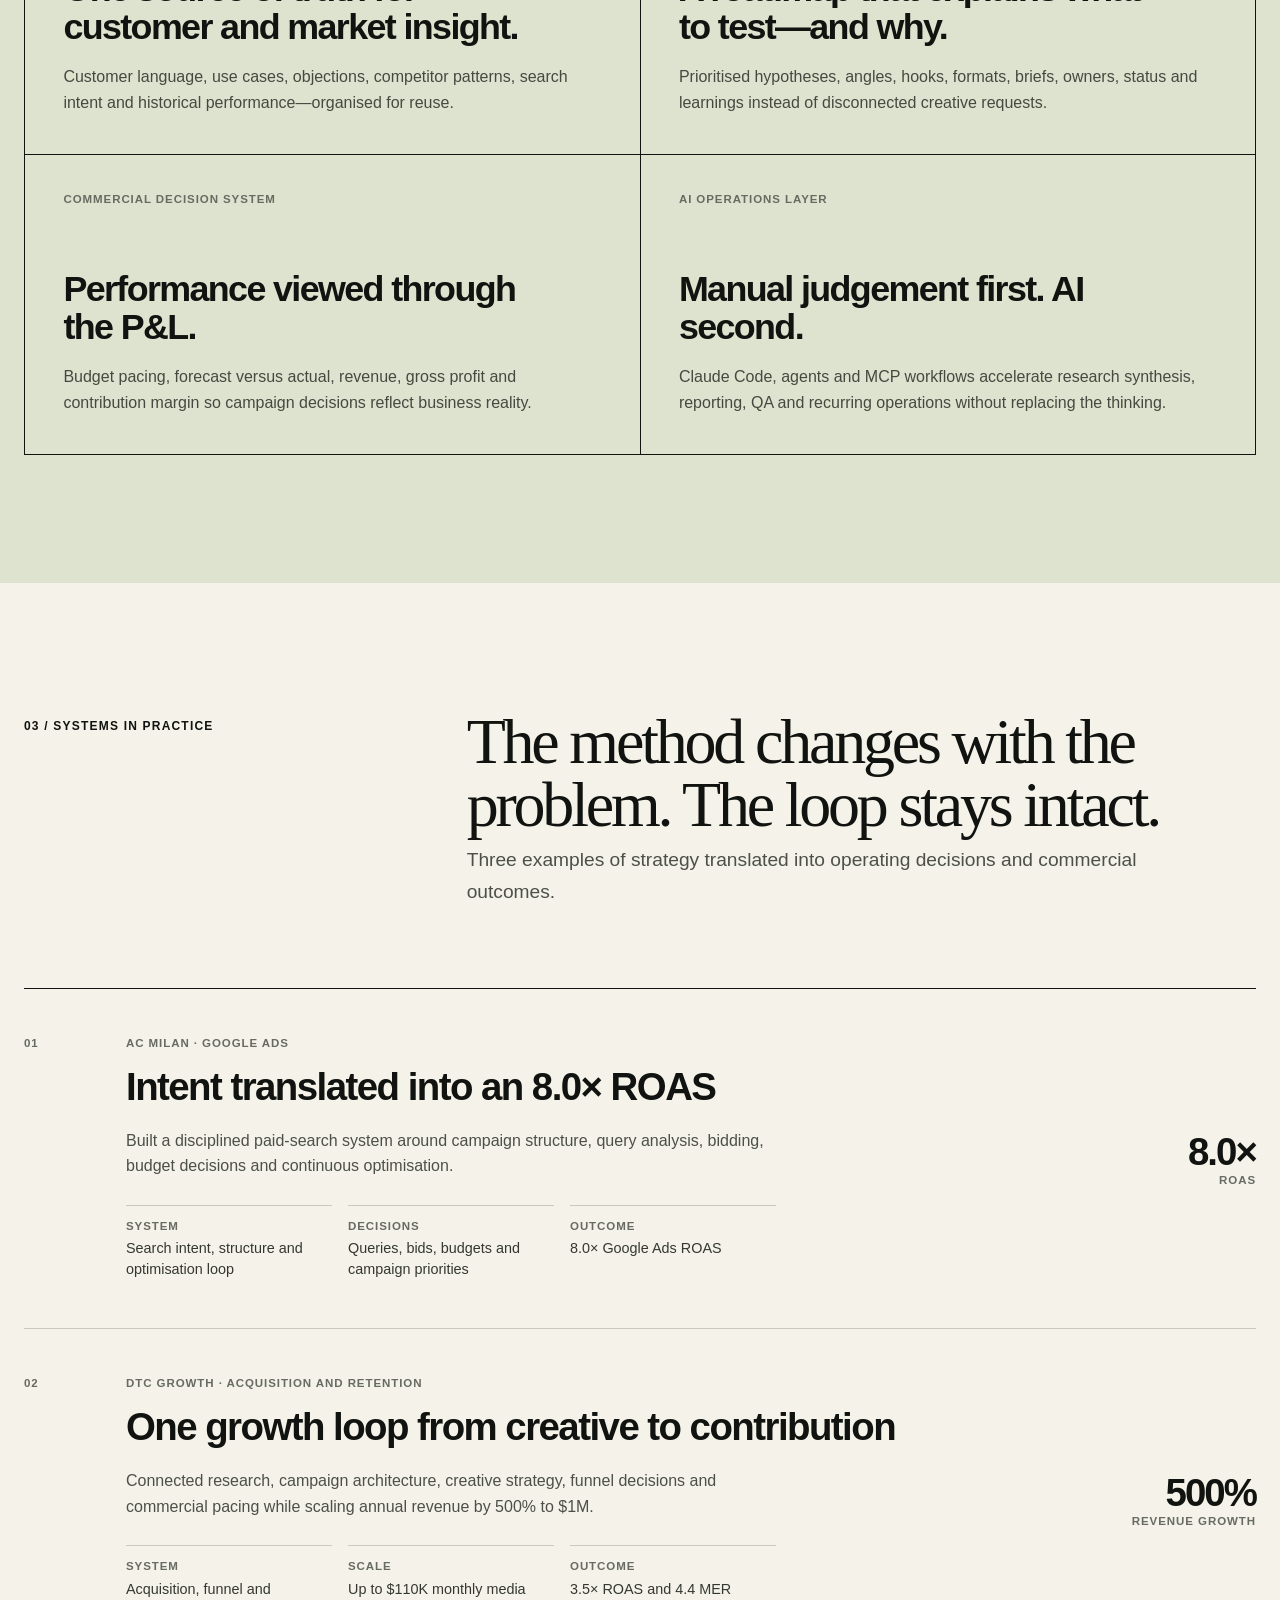
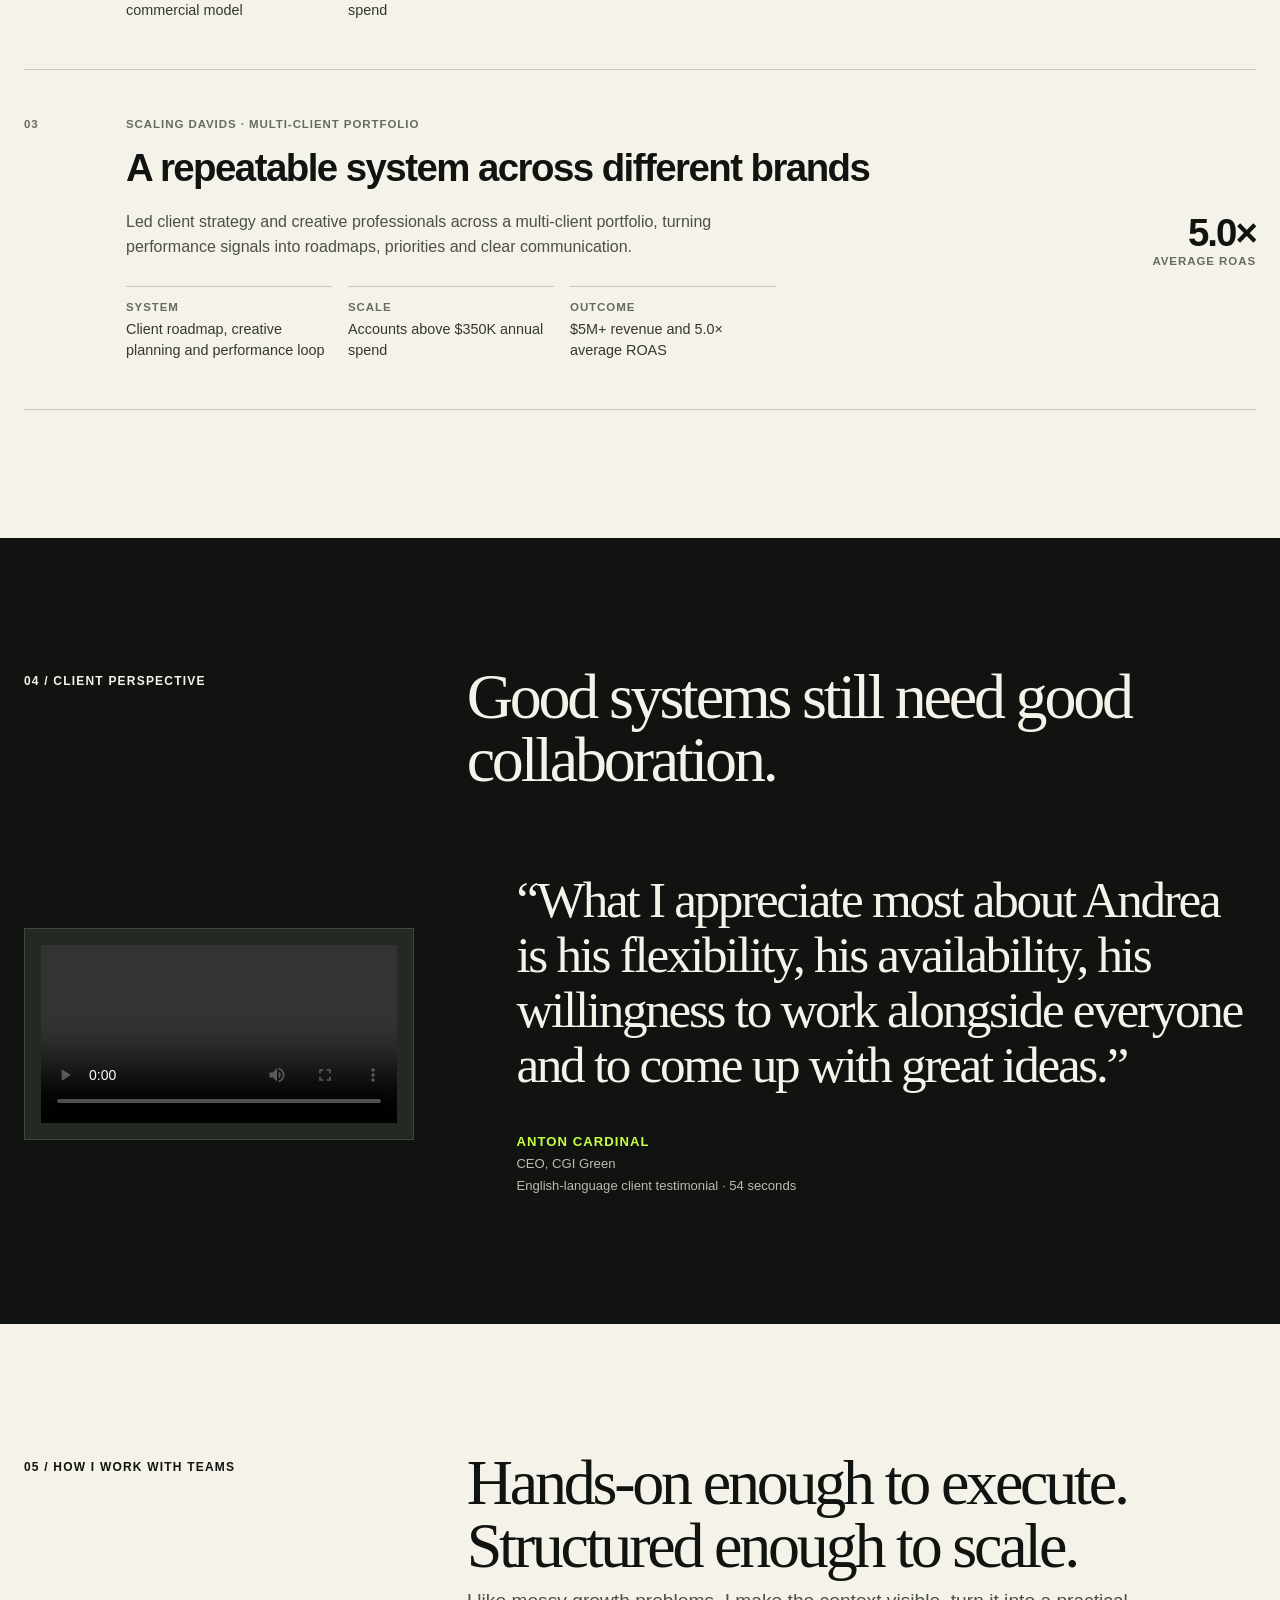
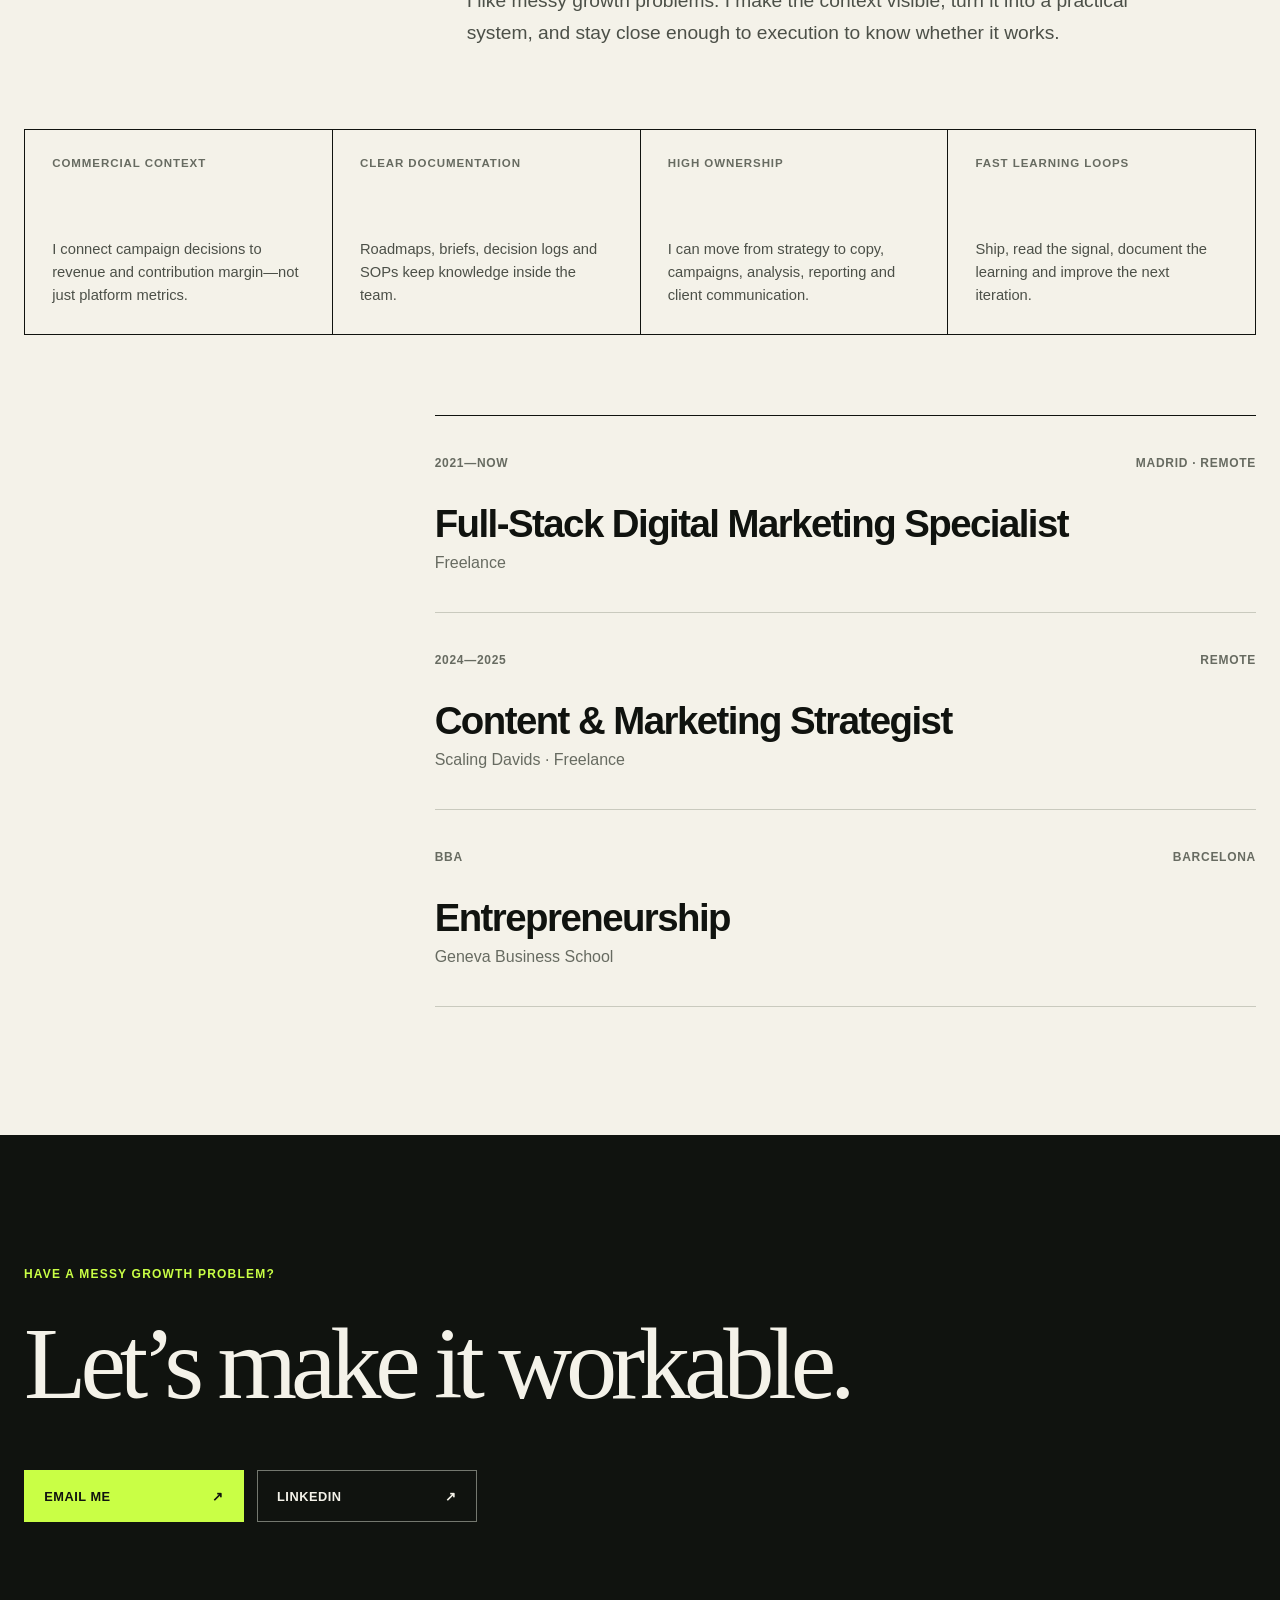
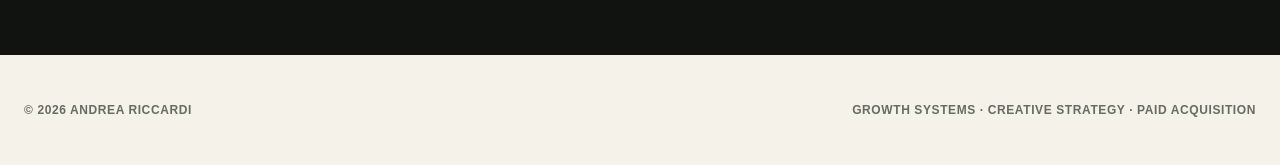
==== commit 7a125d62: "Rebuild portfolio around growth systems" ====
--- a/index.html
+++ b/index.html
@@ -3,12 +3,9 @@
   <head>
     <meta charset="UTF-8" />
     <meta name="viewport" content="width=device-width, initial-scale=1" />
-    <meta
-      name="description"
-      content="Andrea Riccardi is a full-stack digital marketing specialist connecting paid acquisition, creative strategy, measurement, and AI automation."
-    />
+    <meta name="description" content="Andrea Riccardi builds growth systems connecting customer research, creative strategy, paid acquisition, funnels, commercial measurement, and AI operations." />
     <meta name="theme-color" content="#10130f" />
-    <title>Andrea Riccardi — Full-Stack Digital Marketing Specialist</title>
+    <title>Andrea Riccardi — Growth Systems &amp; Creative Strategy</title>
     <link rel="stylesheet" href="styles.css" />
   </head>
   <body>
@@ -17,113 +14,88 @@
     <header class="site-header">
       <a class="brand" href="#top" aria-label="Andrea Riccardi, home">AR</a>
       <nav aria-label="Primary navigation">
-        <a href="#profile">Profile</a>
+        <a href="#system">System</a>
         <a href="#work">Work</a>
         <a href="#testimonial">Testimonial</a>
       </nav>
-      <a
-        class="header-cta"
-        href="https://www.linkedin.com/in/ariccardi/"
-        target="_blank"
-        rel="noreferrer"
-      >LinkedIn <span aria-hidden="true">↗</span></a>
+      <a class="header-cta" href="mailto:ariccardi.marketing@gmail.com">Email me <span aria-hidden="true">↗</span></a>
     </header>
 
     <main id="main">
       <section class="hero" id="top" aria-labelledby="hero-title">
         <div class="eyebrow"><span></span> Madrid · Available for remote opportunities</div>
-        <h1 id="hero-title">I own paid media from first click to <em>profitable growth.</em></h1>
+        <h1 id="hero-title">I turn customer insight into systems that <em>grow revenue.</em></h1>
         <div class="hero-bottom">
-          <p>
-            Full-stack digital marketer connecting acquisition, creative strategy,
-            measurement, and AI automation—from first hypothesis to commercial result.
-          </p>
-          <a class="button" href="#work">See selected work <span aria-hidden="true">↓</span></a>
+          <p>I research the market, diagnose the constraint, build the creative and acquisition roadmap, launch the funnel, and feed commercial results into the next decision.</p>
+          <a class="button" href="#system">See how I work <span aria-hidden="true">↓</span></a>
         </div>
       </section>
 
       <section class="logo-cloud" aria-labelledby="logo-cloud-title">
         <p id="logo-cloud-title">Selected brands I’ve worked with</p>
         <div class="logo-row">
-          <div class="logo-item">
-            <img src="assets/brands/ac-milan.png" alt="AC Milan" />
-          </div>
-          <div class="logo-item">
-            <img src="assets/brands/natulim.png" alt="Natulim" />
-          </div>
-          <div class="logo-item">
-            <img src="assets/brands/the-week.svg" alt="The Week" />
-          </div>
-          <div class="logo-item">
-            <img src="assets/brands/loop.svg" alt="Loop Earplugs" />
-          </div>
-          <div class="logo-item logo-item--wide">
-            <img src="assets/brands/charles-tyrwhitt.svg" alt="Charles Tyrwhitt" />
-          </div>
-          <div class="logo-item logo-item--wide">
-            <img src="assets/brands/gutteridge.png" alt="Gutteridge" />
-          </div>
-          <div class="logo-item logo-item--mark">
-            <img src="assets/brands/cgi-green.png" alt="CGI Green" />
-          </div>
-          <div class="logo-item logo-item--wide">
-            <img src="assets/brands/holafly.svg" alt="Holafly" />
-          </div>
-          <div class="logo-item logo-item--wide">
-            <img src="assets/brands/frase.svg" alt="Frase.io" />
-          </div>
+          <div class="logo-item"><img src="assets/brands/ac-milan.png" alt="AC Milan" /></div>
+          <div class="logo-item"><img src="assets/brands/natulim.png" alt="Natulim" /></div>
+          <div class="logo-item"><img src="assets/brands/the-week.svg" alt="The Week" /></div>
+          <div class="logo-item"><img src="assets/brands/loop.svg" alt="Loop Earplugs" /></div>
+          <div class="logo-item logo-item--wide"><img src="assets/brands/charles-tyrwhitt.svg" alt="Charles Tyrwhitt" /></div>
+          <div class="logo-item logo-item--wide"><img src="assets/brands/gutteridge.png" alt="Gutteridge" /></div>
+          <div class="logo-item logo-item--mark"><img src="assets/brands/cgi-green.png" alt="CGI Green" /></div>
+          <div class="logo-item logo-item--wide"><img src="assets/brands/holafly.svg" alt="Holafly" /></div>
+          <div class="logo-item logo-item--wide"><img src="assets/brands/frase.svg" alt="Frase.io" /></div>
         </div>
       </section>
 
       <section class="proof" aria-label="Selected results">
-        <article>
-          <strong>$2M+</strong>
-          <span>Annual media spend managed</span>
-        </article>
-        <article>
-          <strong>8.0×</strong>
-          <span>Google Ads ROAS for AC Milan</span>
-        </article>
-        <article>
-          <strong>$5M+</strong>
-          <span>Revenue generated with Scaling Davids</span>
-        </article>
+        <article><strong>$2M+</strong><span>Annual media spend managed</span></article>
+        <article><strong>8.0×</strong><span>Google Ads ROAS for AC Milan</span></article>
+        <article><strong>$5M+</strong><span>Revenue generated with Scaling Davids</span></article>
+        <article><strong>$110K</strong><span>Highest monthly media spend managed</span></article>
       </section>
 
-      <section class="section profile" id="profile" aria-labelledby="profile-title">
+      <section class="section operating-system" id="system" aria-labelledby="system-title">
         <div class="section-heading">
-          <p>Recruiter snapshot</p>
-          <h2 id="profile-title">The operating context behind the numbers.</h2>
+          <p>01 / My operating system</p>
+          <div>
+            <h2 id="system-title">Research → diagnosis → roadmap → launch → learning.</h2>
+            <p class="section-intro">I do not treat media buying, creative and reporting as separate jobs. They are one decision system: each stage should make the next decision clearer.</p>
+          </div>
         </div>
 
-        <div class="profile-grid">
-          <article>
-            <span>Location</span>
-            <strong>Madrid, Spain</strong>
-            <p>Remote collaboration with international brands and agencies.</p>
-          </article>
-          <article>
-            <span>Largest monthly budget</span>
-            <strong>Up to $110K</strong>
-            <p>Scaled while maintaining a 3.5× ROAS and 4.4 MER.</p>
-          </article>
-          <article>
-            <span>Platforms managed</span>
-            <strong>Google · Meta · Microsoft</strong>
-            <p>Strategy, campaign builds, bidding, testing and budget allocation.</p>
-          </article>
-          <article>
-            <span>Level of ownership</span>
-            <strong>Strategy through reporting</strong>
-            <p>Primary client contact, roadmap owner and hands-on operator.</p>
-          </article>
+        <ol class="system-steps">
+          <li><span>01</span><h3>Diagnose the constraint</h3><p>Audit the account, funnel, offer and economics. Define the problem before prescribing more ads.</p><small>Output: a clear strategic diagnosis</small></li>
+          <li><span>02</span><h3>Find the customer language</h3><p>Mine reviews, search queries, comments, past winners, competitor ads and landing pages for real signals.</p><small>Output: insight and voice-of-customer library</small></li>
+          <li><span>03</span><h3>Build the roadmap</h3><p>Turn research into prioritised personas, angles, offers, hooks, formats and testable hypotheses.</p><small>Output: creative roadmap and backlog</small></li>
+          <li><span>04</span><h3>Connect the funnel</h3><p>Align creative, paid acquisition, landing pages, remarketing and lifecycle retention around one journey.</p><small>Output: funnel map and testing plan</small></li>
+          <li><span>05</span><h3>Launch with discipline</h3><p>Write briefs and copy, structure campaigns, allocate budgets, coordinate production and run pre-launch QA.</p><small>Output: campaigns the team can execute</small></li>
+          <li><span>06</span><h3>Read the business, not one metric</h3><p>Use ROAS alongside revenue, MER, contribution margin, pacing and customer mix—then feed the learning back in.</p><small>Output: the next better decision</small></li>
+        </ol>
+      </section>
+
+      <section class="section systems" aria-labelledby="systems-title">
+        <div class="section-heading">
+          <p>02 / The systems behind the work</p>
+          <div>
+            <h2 id="systems-title">Useful structure, not strategy theatre.</h2>
+            <p class="section-intro">The goal is to leave the team with a repeatable way to research, create, launch, measure and improve—not a presentation that becomes obsolete next week.</p>
+          </div>
+        </div>
+
+        <div class="systems-grid">
+          <article><span>Research system</span><h3>One source of truth for customer and market insight.</h3><p>Customer language, use cases, objections, competitor patterns, search intent and historical performance—organised for reuse.</p></article>
+          <article><span>Creative strategy system</span><h3>A roadmap that explains what to test—and why.</h3><p>Prioritised hypotheses, angles, hooks, formats, briefs, owners, status and learnings instead of disconnected creative requests.</p></article>
+          <article><span>Commercial decision system</span><h3>Performance viewed through the P&amp;L.</h3><p>Budget pacing, forecast versus actual, revenue, gross profit and contribution margin so campaign decisions reflect business reality.</p></article>
+          <article><span>AI operations layer</span><h3>Manual judgement first. AI second.</h3><p>Claude Code, agents and MCP workflows accelerate research synthesis, reporting, QA and recurring operations without replacing the thinking.</p></article>
         </div>
       </section>
 
       <section class="section" id="work" aria-labelledby="work-title">
         <div class="section-heading">
-          <p>01 / Selected work</p>
-          <h2 id="work-title">Commercial outcomes, not vanity metrics.</h2>
+          <p>03 / Systems in practice</p>
+          <div>
+            <h2 id="work-title">The method changes with the problem. The loop stays intact.</h2>
+            <p class="section-intro">Three examples of strategy translated into operating decisions and commercial outcomes.</p>
+          </div>
         </div>
 
         <div class="case-list">
@@ -131,20 +103,9 @@
             <div class="case-number">01</div>
             <div class="case-body">
               <p class="case-label">AC Milan · Google Ads</p>
-              <h3>8.0× return on ad spend</h3>
-              <p>
-                Delivered an 8.0× ROAS through Google Ads for one of the world’s
-                best-known football brands.
-              </p>
-              <dl class="case-facts">
-                <div><dt>Scope</dt><dd>Google Ads</dd></div>
-                <div><dt>Owned</dt><dd>Strategy, structure and optimisation</dd></div>
-              </dl>
-              <ul aria-label="Project disciplines">
-                <li>Paid search</li>
-                <li>Performance strategy</li>
-                <li>Optimisation</li>
-              </ul>
+              <h3>Intent translated into an 8.0× ROAS</h3>
+              <p>Built a disciplined paid-search system around campaign structure, query analysis, bidding, budget decisions and continuous optimisation.</p>
+              <dl class="case-facts"><div><dt>System</dt><dd>Search intent, structure and optimisation loop</dd></div><div><dt>Decisions</dt><dd>Queries, bids, budgets and campaign priorities</dd></div><div><dt>Outcome</dt><dd>8.0× Google Ads ROAS</dd></div></dl>
             </div>
             <div class="case-result"><strong>8.0×</strong><span>ROAS</span></div>
           </article>
@@ -152,21 +113,10 @@
           <article class="case">
             <div class="case-number">02</div>
             <div class="case-body">
-              <p class="case-label">DTC growth · Paid acquisition</p>
-              <h3>Scaled annual revenue by 500% to $1M</h3>
-              <p>
-                Grew monthly media investment to $110K while maintaining a 3.5×
-                ROAS and achieving a 4.4 marketing efficiency ratio.
-              </p>
-              <dl class="case-facts">
-                <div><dt>Scope</dt><dd>Up to $110K monthly media spend</dd></div>
-                <div><dt>Owned</dt><dd>Research, build, copy, bidding, creative tests and budgets</dd></div>
-              </dl>
-              <ul aria-label="Project disciplines">
-                <li>Budget allocation</li>
-                <li>Campaign architecture</li>
-                <li>Creative testing</li>
-              </ul>
+              <p class="case-label">DTC growth · Acquisition and retention</p>
+              <h3>One growth loop from creative to contribution</h3>
+              <p>Connected research, campaign architecture, creative strategy, funnel decisions and commercial pacing while scaling annual revenue by 500% to $1M.</p>
+              <dl class="case-facts"><div><dt>System</dt><dd>Acquisition, funnel and commercial model</dd></div><div><dt>Scale</dt><dd>Up to $110K monthly media spend</dd></div><div><dt>Outcome</dt><dd>3.5× ROAS and 4.4 MER</dd></div></dl>
             </div>
             <div class="case-result"><strong>500%</strong><span>Revenue growth</span></div>
           </article>
@@ -175,127 +125,60 @@
             <div class="case-number">03</div>
             <div class="case-body">
               <p class="case-label">Scaling Davids · Multi-client portfolio</p>
-              <h3>$5M+ generated across growth engagements</h3>
-              <p>
-                Managed client ad accounts with annual spend above $350K, led
-                creative professionals, and maintained a 95% client satisfaction rate.
-              </p>
-              <dl class="case-facts">
-                <div><dt>Scope</dt><dd>Multi-client paid media portfolio</dd></div>
-                <div><dt>Owned</dt><dd>Client strategy, communication and creative leadership</dd></div>
-              </dl>
-              <ul aria-label="Project disciplines">
-                <li>Client strategy</li>
-                <li>Team leadership</li>
-                <li>Content planning</li>
-              </ul>
+              <h3>A repeatable system across different brands</h3>
+              <p>Led client strategy and creative professionals across a multi-client portfolio, turning performance signals into roadmaps, priorities and clear communication.</p>
+              <dl class="case-facts"><div><dt>System</dt><dd>Client roadmap, creative planning and performance loop</dd></div><div><dt>Scale</dt><dd>Accounts above $350K annual spend</dd></div><div><dt>Outcome</dt><dd>$5M+ revenue and 5.0× average ROAS</dd></div></dl>
             </div>
             <div class="case-result"><strong>5.0×</strong><span>Average ROAS</span></div>
           </article>
         </div>
       </section>
 
-      <section class="section capabilities" id="capabilities" aria-labelledby="capabilities-title">
-        <div class="section-heading">
-          <p>02 / Capabilities</p>
-          <h2 id="capabilities-title">One operator across the growth system.</h2>
-        </div>
-
-        <div class="capability-grid">
-          <article>
-            <span>01</span>
-            <h3>Paid acquisition</h3>
-            <p>Google Ads, Microsoft Ads, Meta, campaign architecture, bidding, and budget allocation.</p>
-          </article>
-          <article>
-            <span>02</span>
-            <h3>Creative strategy</h3>
-            <p>Research, copywriting, testing roadmaps, content planning, and creative team leadership.</p>
-          </article>
-          <article>
-            <span>03</span>
-            <h3>Measurement</h3>
-            <p>GA4, Google Tag Manager, conversion tracking, Looker Studio, forecasting, and profitability models.</p>
-          </article>
-          <article>
-            <span>04</span>
-            <h3>AI automation</h3>
-            <p>AI agents, Claude Code systems, MCP integrations, reporting, analysis, QA, and operational workflows.</p>
-          </article>
-        </div>
-      </section>
-
       <section class="section testimonial" id="testimonial" aria-labelledby="testimonial-title">
-        <div class="section-heading">
-          <p>03 / Client perspective</p>
-          <h2 id="testimonial-title">What working with me looks like.</h2>
-        </div>
-
+        <div class="section-heading"><p>04 / Client perspective</p><h2 id="testimonial-title">Good systems still need good collaboration.</h2></div>
         <div class="testimonial-grid">
-          <div class="testimonial-video">
-            <video controls preload="metadata" playsinline>
-              <source src="assets/testimonial/cgi-green-testimonial-clean.mp4" type="video/mp4" />
-              Your browser does not support embedded video.
-            </video>
-          </div>
+          <div class="testimonial-video"><video controls preload="metadata" playsinline><source src="assets/testimonial/cgi-green-testimonial-clean.mp4" type="video/mp4" />Your browser does not support embedded video.</video></div>
           <figure>
-            <blockquote>
-              “What I appreciate most about Andrea is his flexibility, his availability,
-              his willingness to work alongside everyone and to come up with great ideas.”
-            </blockquote>
-            <figcaption>
-              <strong>Anton Cardinal</strong>
-              <span>CEO, CGI Green</span>
-              <span>English-language client testimonial · 54 seconds</span>
-            </figcaption>
+            <blockquote>“What I appreciate most about Andrea is his flexibility, his availability, his willingness to work alongside everyone and to come up with great ideas.”</blockquote>
+            <figcaption><strong>Anton Cardinal</strong><span>CEO, CGI Green</span><span>English-language client testimonial · 54 seconds</span></figcaption>
           </figure>
         </div>
       </section>
 
-      <section class="section" id="experience" aria-labelledby="experience-title">
+      <section class="section collaboration" id="about" aria-labelledby="about-title">
         <div class="section-heading">
-          <p>04 / Experience</p>
-          <h2 id="experience-title">Built through execution.</h2>
+          <p>05 / How I work with teams</p>
+          <div>
+            <h2 id="about-title">Hands-on enough to execute. Structured enough to scale.</h2>
+            <p class="section-intro">I like messy growth problems. I make the context visible, turn it into a practical system, and stay close enough to execution to know whether it works.</p>
+          </div>
+        </div>
+
+        <div class="working-principles">
+          <article><strong>Commercial context</strong><p>I connect campaign decisions to revenue and contribution margin—not just platform metrics.</p></article>
+          <article><strong>Clear documentation</strong><p>Roadmaps, briefs, decision logs and SOPs keep knowledge inside the team.</p></article>
+          <article><strong>High ownership</strong><p>I can move from strategy to copy, campaigns, analysis, reporting and client communication.</p></article>
+          <article><strong>Fast learning loops</strong><p>Ship, read the signal, document the learning and improve the next iteration.</p></article>
         </div>
 
         <div class="timeline">
-          <article>
-            <div><span>2021—Now</span><span>Madrid · Remote</span></div>
-            <h3>Full-Stack Digital Marketing Specialist</h3>
-            <p>Freelance</p>
-          </article>
-          <article>
-            <div><span>2024—2025</span><span>Remote</span></div>
-            <h3>Content &amp; Marketing Strategist</h3>
-            <p>Scaling Davids · Freelance</p>
-          </article>
-          <article>
-            <div><span>2021—2022</span><span>Barcelona</span></div>
-            <h3>Ecommerce Business Owner</h3>
-            <p>Self-employed</p>
-          </article>
+          <article><div><span>2021—Now</span><span>Madrid · Remote</span></div><h3>Full-Stack Digital Marketing Specialist</h3><p>Freelance</p></article>
+          <article><div><span>2024—2025</span><span>Remote</span></div><h3>Content &amp; Marketing Strategist</h3><p>Scaling Davids · Freelance</p></article>
+          <article><div><span>BBA</span><span>Barcelona</span></div><h3>Entrepreneurship</h3><p>Geneva Business School</p></article>
         </div>
       </section>
 
       <section class="contact" aria-labelledby="contact-title">
-        <p>Have a growth problem worth solving?</p>
-        <h2 id="contact-title">Let’s connect the dots.</h2>
-        <a
-          class="button button-light"
-          href="https://www.linkedin.com/in/ariccardi/"
-          target="_blank"
-          rel="noreferrer"
-        >Message me on LinkedIn <span aria-hidden="true">↗</span></a>
+        <p>Have a messy growth problem?</p>
+        <h2 id="contact-title">Let’s make it workable.</h2>
+        <div class="contact-actions">
+          <a class="button button-light" href="mailto:ariccardi.marketing@gmail.com">Email me <span aria-hidden="true">↗</span></a>
+          <a class="button button-outline" href="https://www.linkedin.com/in/ariccardi/" target="_blank" rel="noreferrer">LinkedIn <span aria-hidden="true">↗</span></a>
+        </div>
       </section>
     </main>
 
-    <footer>
-      <span>© <span id="year">2026</span> Andrea Riccardi</span>
-      <span>Full-Stack Digital Marketing Specialist</span>
-    </footer>
-
-    <script>
-      document.getElementById("year").textContent = new Date().getFullYear();
-    </script>
+    <footer><span>© <span id="year">2026</span> Andrea Riccardi</span><span>Growth systems · Creative strategy · Paid acquisition</span></footer>
+    <script>document.getElementById("year").textContent = new Date().getFullYear();</script>
   </body>
 </html>
--- a/styles.css
+++ b/styles.css
@@ -245,14 +245,14 @@
   width: 100%;
   max-width: none;
   display: grid;
-  grid-template-columns: repeat(3, 1fr);
+  grid-template-columns: repeat(4, 1fr);
   background: var(--ink);
   color: var(--paper);
 }
 
 .proof article {
-  min-height: 240px;
-  padding: 3.2rem max(2rem, calc((100vw - var(--max)) / 6));
+  min-height: 220px;
+  padding: 3rem max(1.5rem, calc((100vw - var(--max)) / 8));
   display: flex;
   flex-direction: column;
   justify-content: space-between;
@@ -261,7 +261,7 @@
 
 .proof strong {
   color: var(--accent);
-  font-size: clamp(3rem, 5vw, 5rem);
+  font-size: clamp(2.7rem, 4.2vw, 4.6rem);
   letter-spacing: -0.06em;
 }
 
@@ -297,6 +297,105 @@
   font-weight: 400;
   letter-spacing: -0.05em;
   line-height: 0.98;
+}
+
+.section-intro {
+  max-width: 690px;
+  margin: 1.7rem 0 0;
+  color: #4c5048;
+  font-size: clamp(1rem, 1.6vw, 1.2rem);
+  line-height: 1.65;
+}
+
+.system-steps {
+  display: grid;
+  grid-template-columns: repeat(3, minmax(0, 1fr));
+  padding: 0;
+  margin: 0;
+  border-top: 1px solid var(--ink);
+  border-left: 1px solid var(--ink);
+  list-style: none;
+}
+
+.system-steps li {
+  min-height: 330px;
+  padding: 2rem;
+  display: flex;
+  flex-direction: column;
+  border-right: 1px solid var(--ink);
+  border-bottom: 1px solid var(--ink);
+}
+
+.system-steps li > span,
+.systems-grid article > span,
+.working-principles strong {
+  color: var(--muted);
+  font-size: 0.72rem;
+  font-weight: 700;
+  letter-spacing: 0.08em;
+  text-transform: uppercase;
+}
+
+.system-steps h3 {
+  max-width: 280px;
+  margin: 4rem 0 1rem;
+  font-size: clamp(1.45rem, 2.2vw, 2rem);
+  letter-spacing: -0.04em;
+  line-height: 1.05;
+}
+
+.system-steps p {
+  margin: 0;
+  color: #4c5048;
+  line-height: 1.58;
+}
+
+.system-steps small {
+  margin-top: auto;
+  padding-top: 2rem;
+  color: var(--accent-dark);
+  font-size: 0.76rem;
+  font-weight: 700;
+  letter-spacing: 0.03em;
+  text-transform: uppercase;
+}
+
+.systems {
+  width: 100%;
+  max-width: none;
+  padding-inline: max(24px, calc((100vw - var(--max)) / 2));
+  background: #dde3cf;
+}
+
+.systems-grid {
+  display: grid;
+  grid-template-columns: repeat(2, minmax(0, 1fr));
+  border-top: 1px solid var(--ink);
+  border-left: 1px solid var(--ink);
+}
+
+.systems-grid article {
+  min-height: 300px;
+  padding: 2.4rem;
+  display: flex;
+  flex-direction: column;
+  border-right: 1px solid var(--ink);
+  border-bottom: 1px solid var(--ink);
+}
+
+.systems-grid h3 {
+  max-width: 500px;
+  margin: auto 0 1.1rem;
+  font-size: clamp(1.55rem, 2.8vw, 2.5rem);
+  letter-spacing: -0.045em;
+  line-height: 1.05;
+}
+
+.systems-grid p {
+  max-width: 540px;
+  margin: 0;
+  color: #454a40;
+  line-height: 1.6;
 }
 
 .case-list {
@@ -345,7 +444,7 @@
 .case-facts {
   max-width: 650px;
   display: grid;
-  grid-template-columns: repeat(2, minmax(0, 1fr));
+  grid-template-columns: repeat(3, minmax(0, 1fr));
   gap: 1rem;
   margin: 1.6rem 0 0;
 }
@@ -517,8 +616,32 @@
 }
 
 .timeline {
-  margin-left: 33.33%;
+  margin: 5rem 0 0 33.33%;
   border-top: 1px solid var(--ink);
+}
+
+.working-principles {
+  display: grid;
+  grid-template-columns: repeat(4, minmax(0, 1fr));
+  border-top: 1px solid var(--ink);
+  border-left: 1px solid var(--ink);
+}
+
+.working-principles article {
+  min-height: 205px;
+  padding: 1.7rem;
+  display: flex;
+  flex-direction: column;
+  justify-content: space-between;
+  border-right: 1px solid var(--ink);
+  border-bottom: 1px solid var(--ink);
+}
+
+.working-principles p {
+  margin: 2.2rem 0 0;
+  color: #4c5048;
+  font-size: 0.92rem;
+  line-height: 1.55;
 }
 
 .timeline article {
@@ -583,6 +706,25 @@
 .button-light:focus-visible {
   background: var(--paper);
   border-color: var(--paper);
+}
+
+.contact-actions {
+  display: flex;
+  flex-wrap: wrap;
+  gap: 0.8rem;
+}
+
+.button-outline {
+  background: transparent;
+  border-color: #74786f;
+  color: var(--paper);
+}
+
+.button-outline:hover,
+.button-outline:focus-visible {
+  background: var(--paper);
+  border-color: var(--paper);
+  color: var(--ink);
 }
 
 footer {
@@ -611,6 +753,18 @@
   .profile-grid {
     grid-template-columns: repeat(2, minmax(0, 1fr));
   }
+
+  .proof {
+    grid-template-columns: repeat(2, 1fr);
+  }
+
+  .system-steps {
+    grid-template-columns: repeat(2, minmax(0, 1fr));
+  }
+
+  .working-principles {
+    grid-template-columns: repeat(2, minmax(0, 1fr));
+  }
 }
 
 @media (max-width: 800px) {
@@ -711,6 +865,22 @@
 
   .case-facts {
     grid-template-columns: 1fr;
+  }
+
+  .system-steps,
+  .systems-grid,
+  .working-principles {
+    grid-template-columns: 1fr;
+  }
+
+  .system-steps li,
+  .systems-grid article {
+    min-height: 250px;
+  }
+
+  .systems {
+    width: 100%;
+    padding-inline: 16px;
   }
 
   .profile {
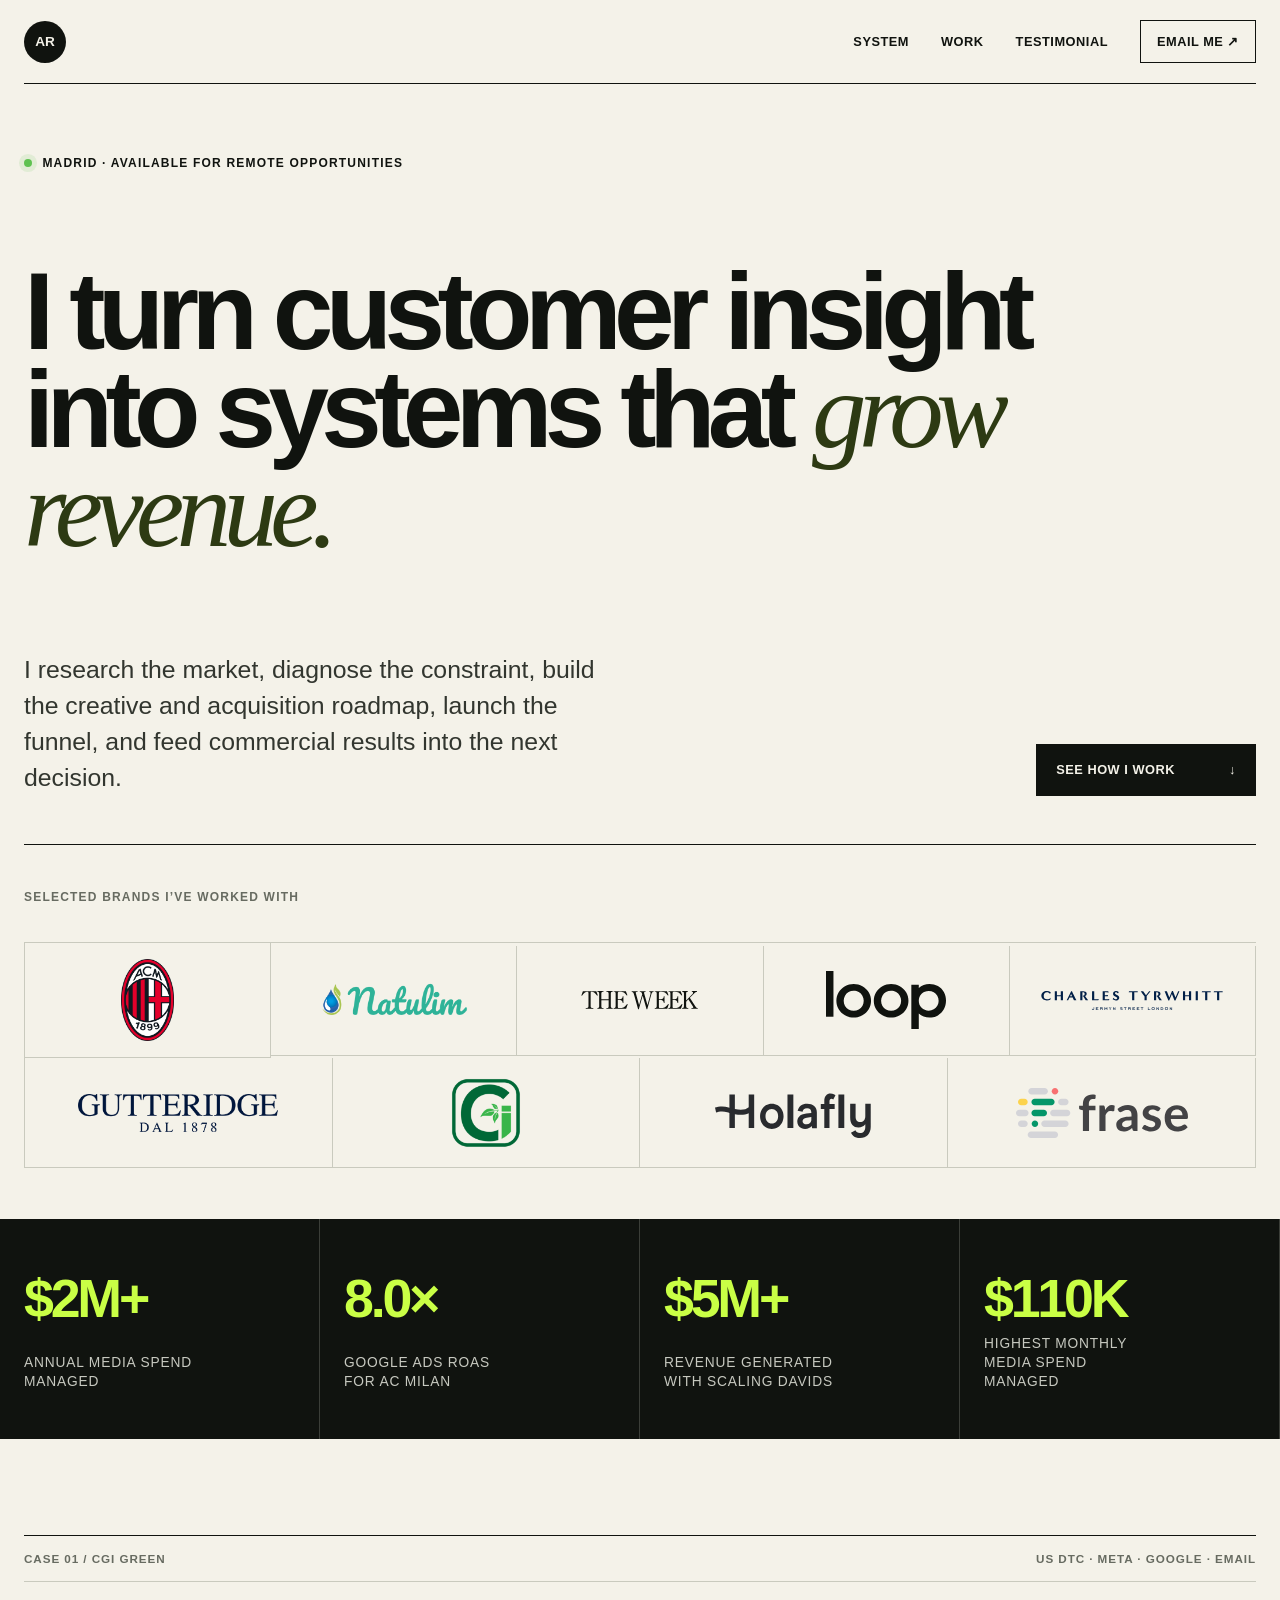
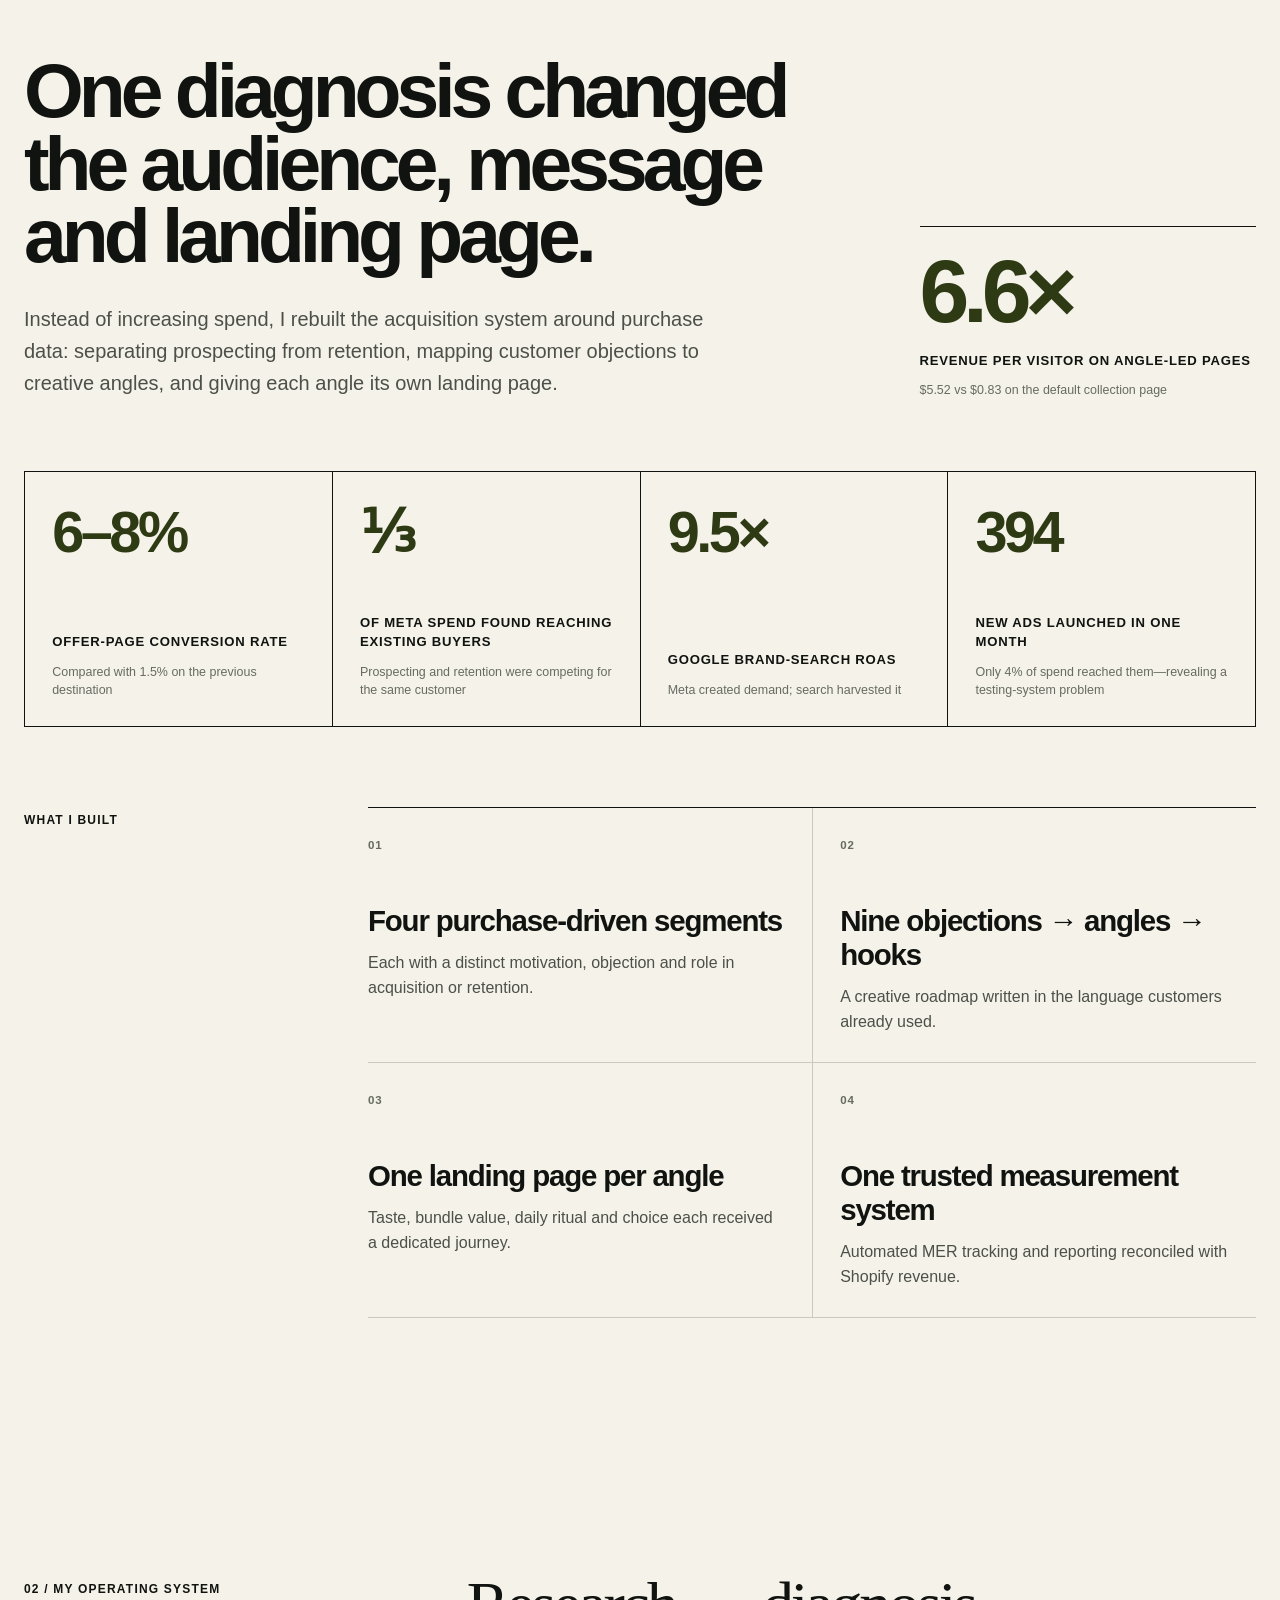
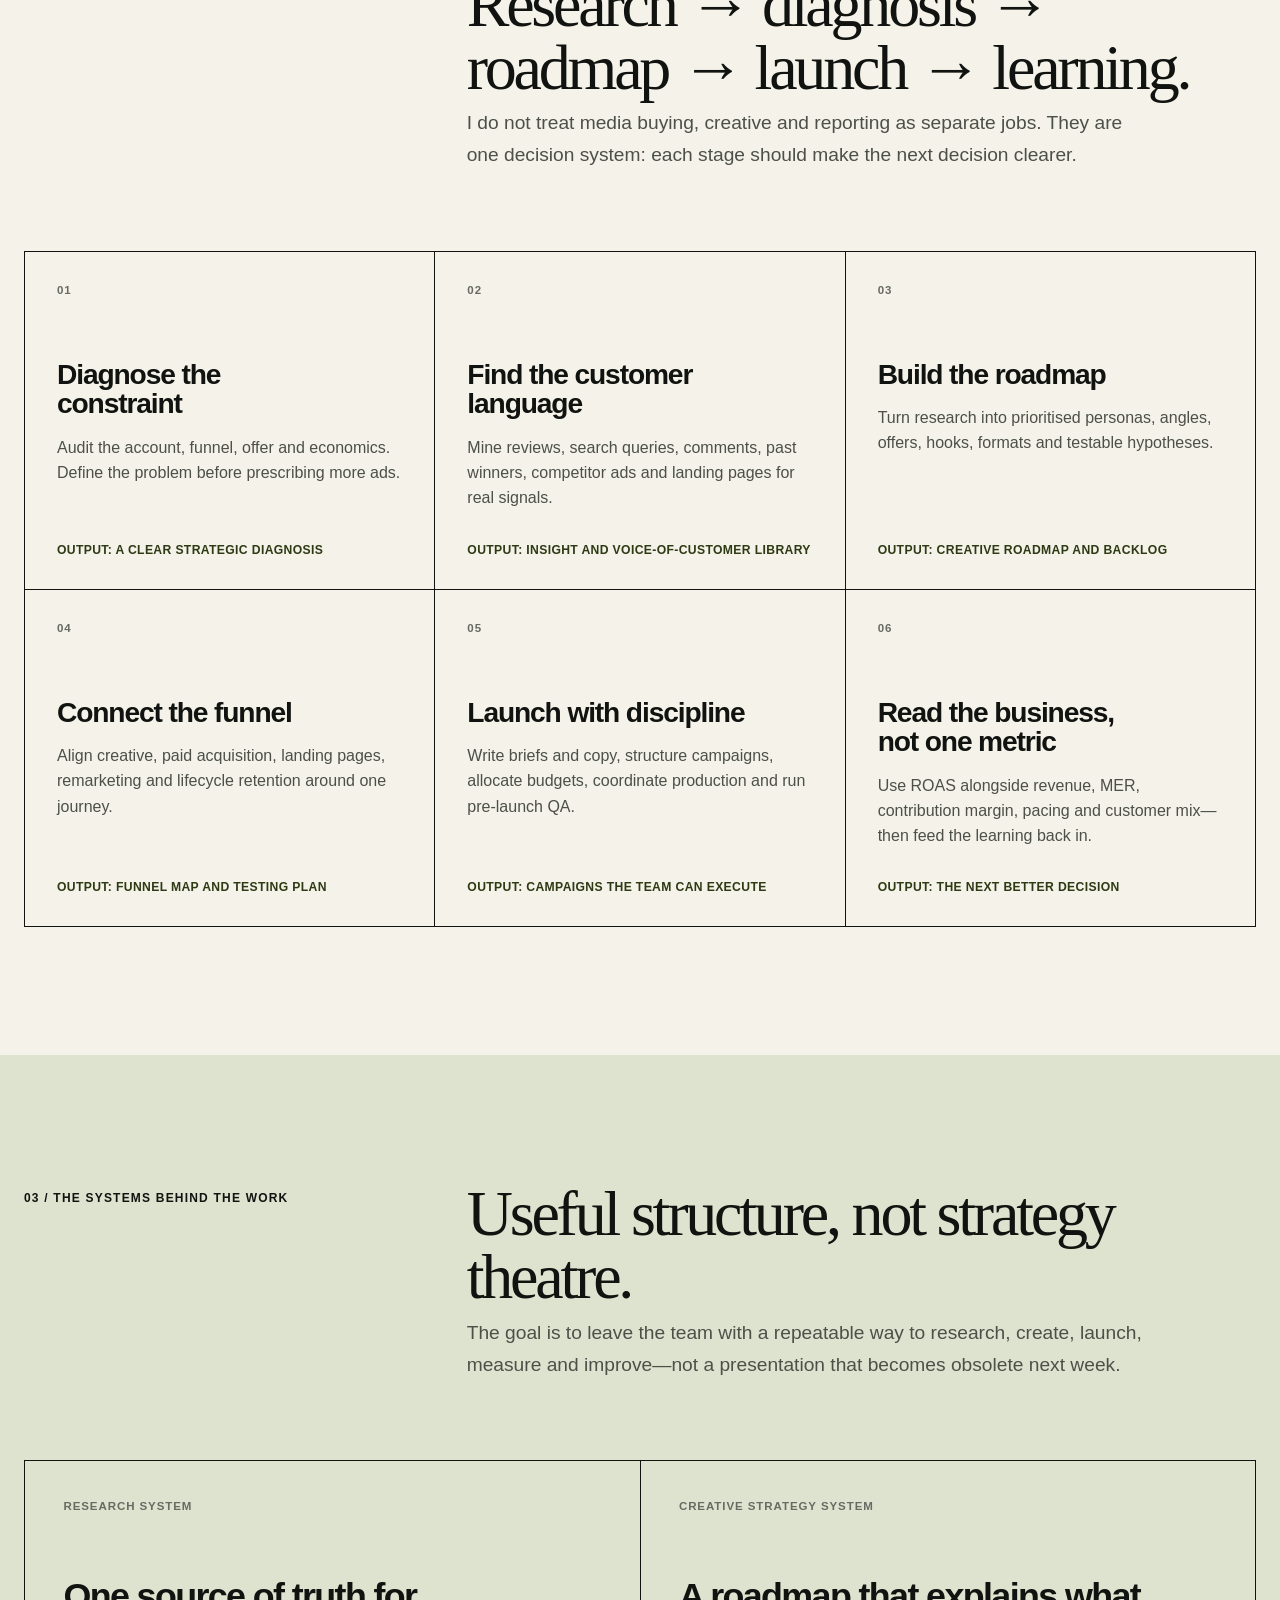
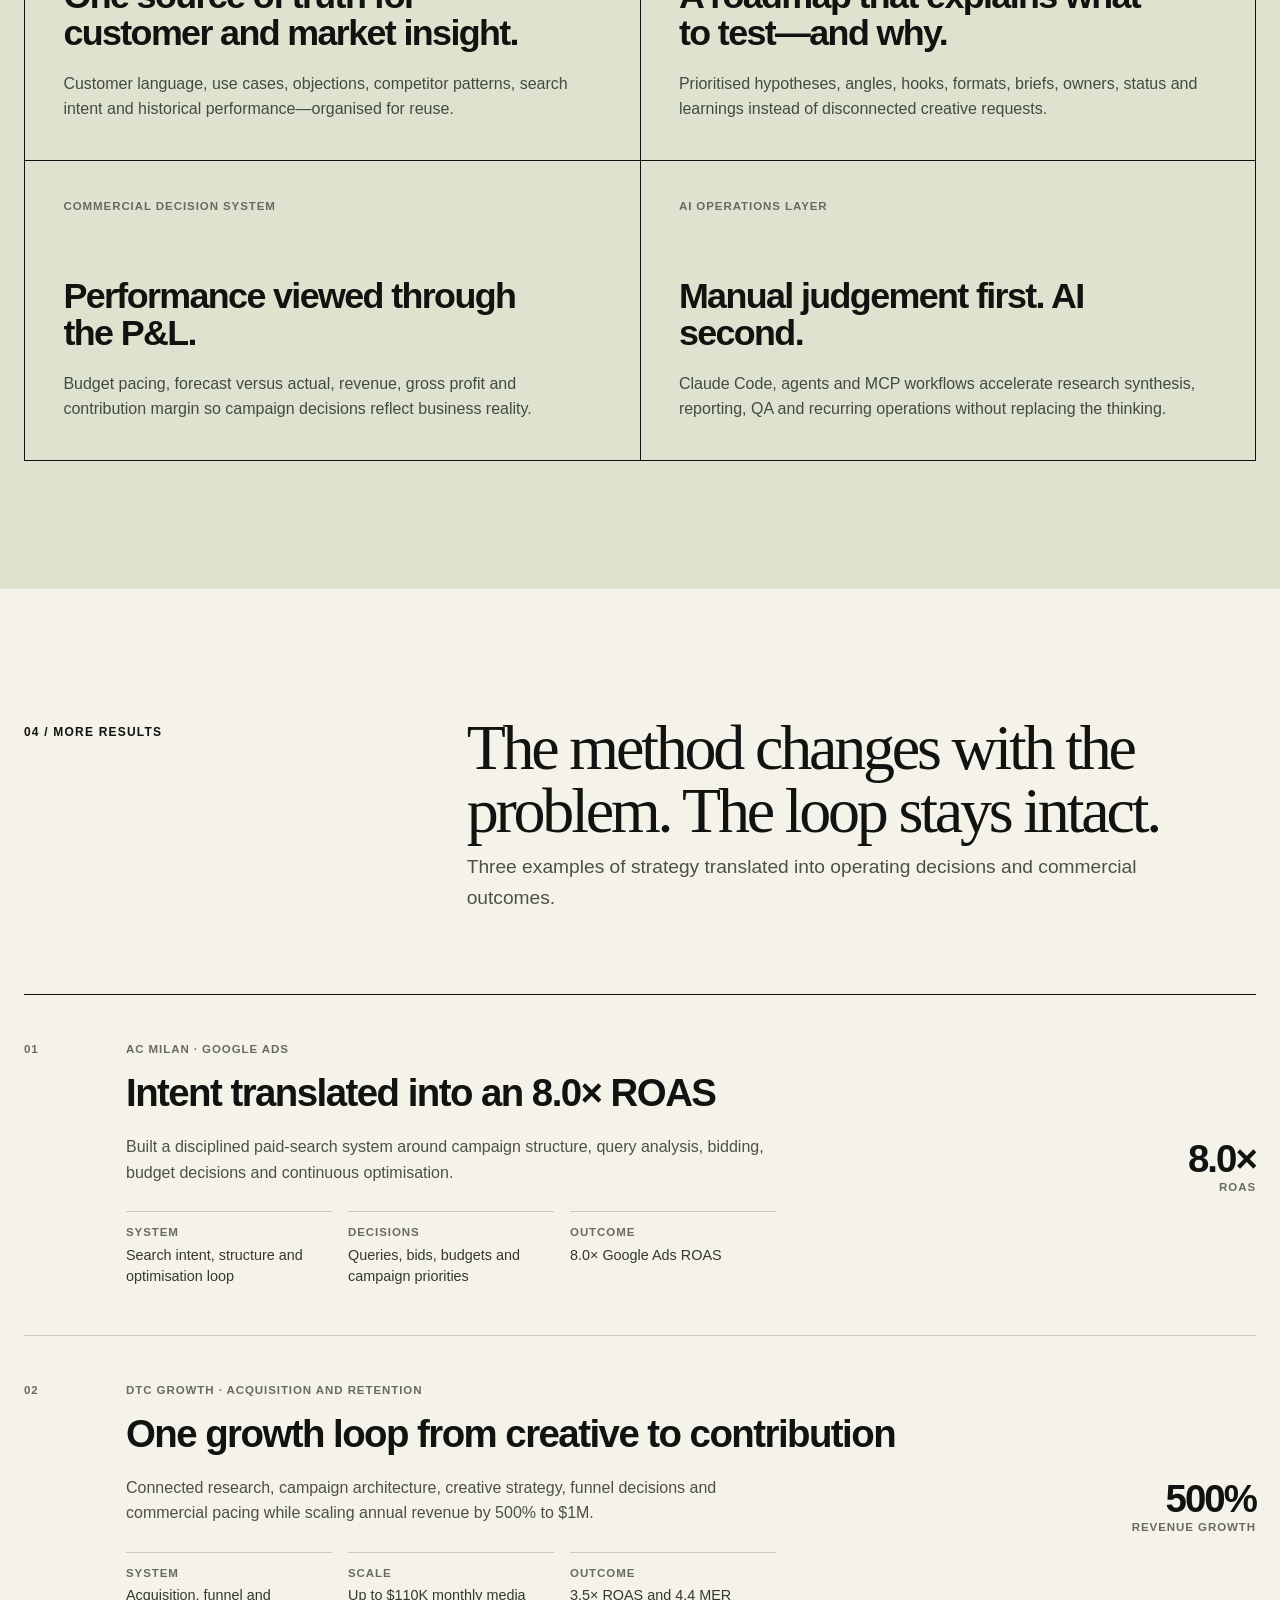
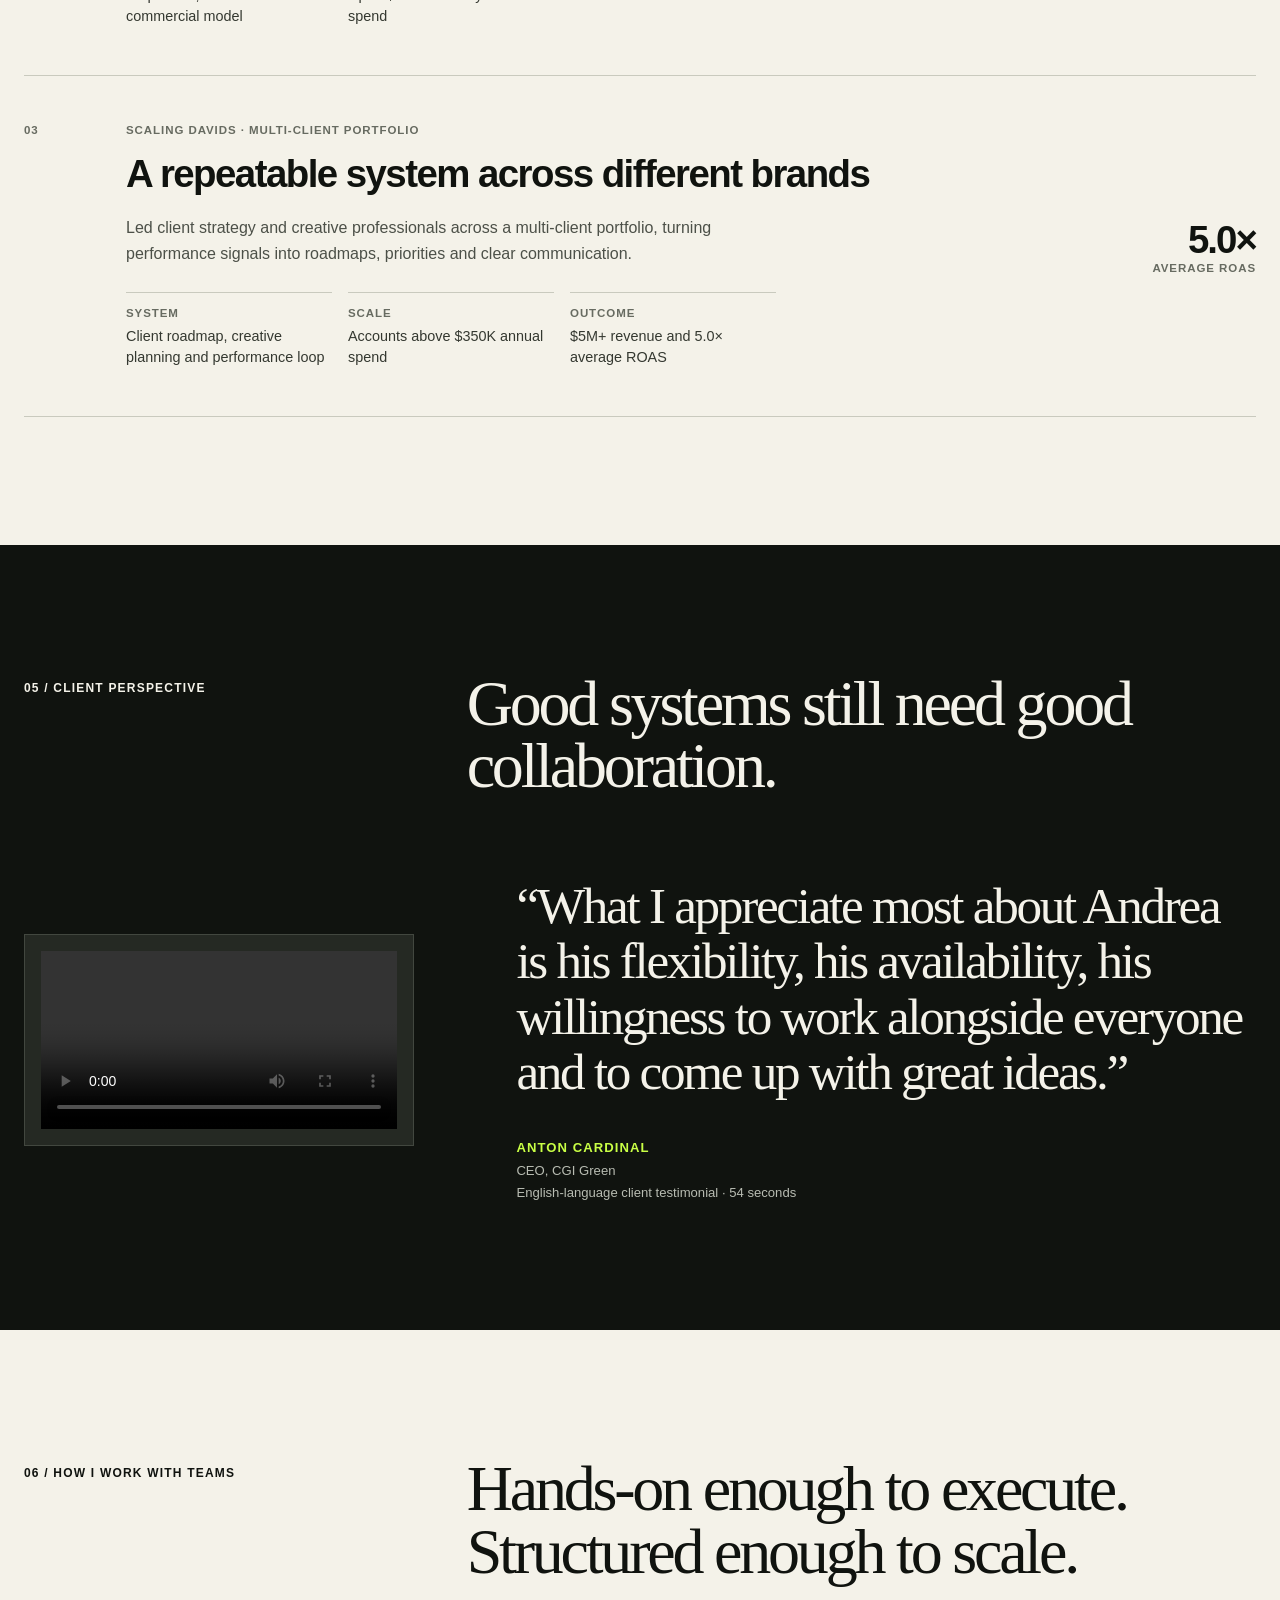
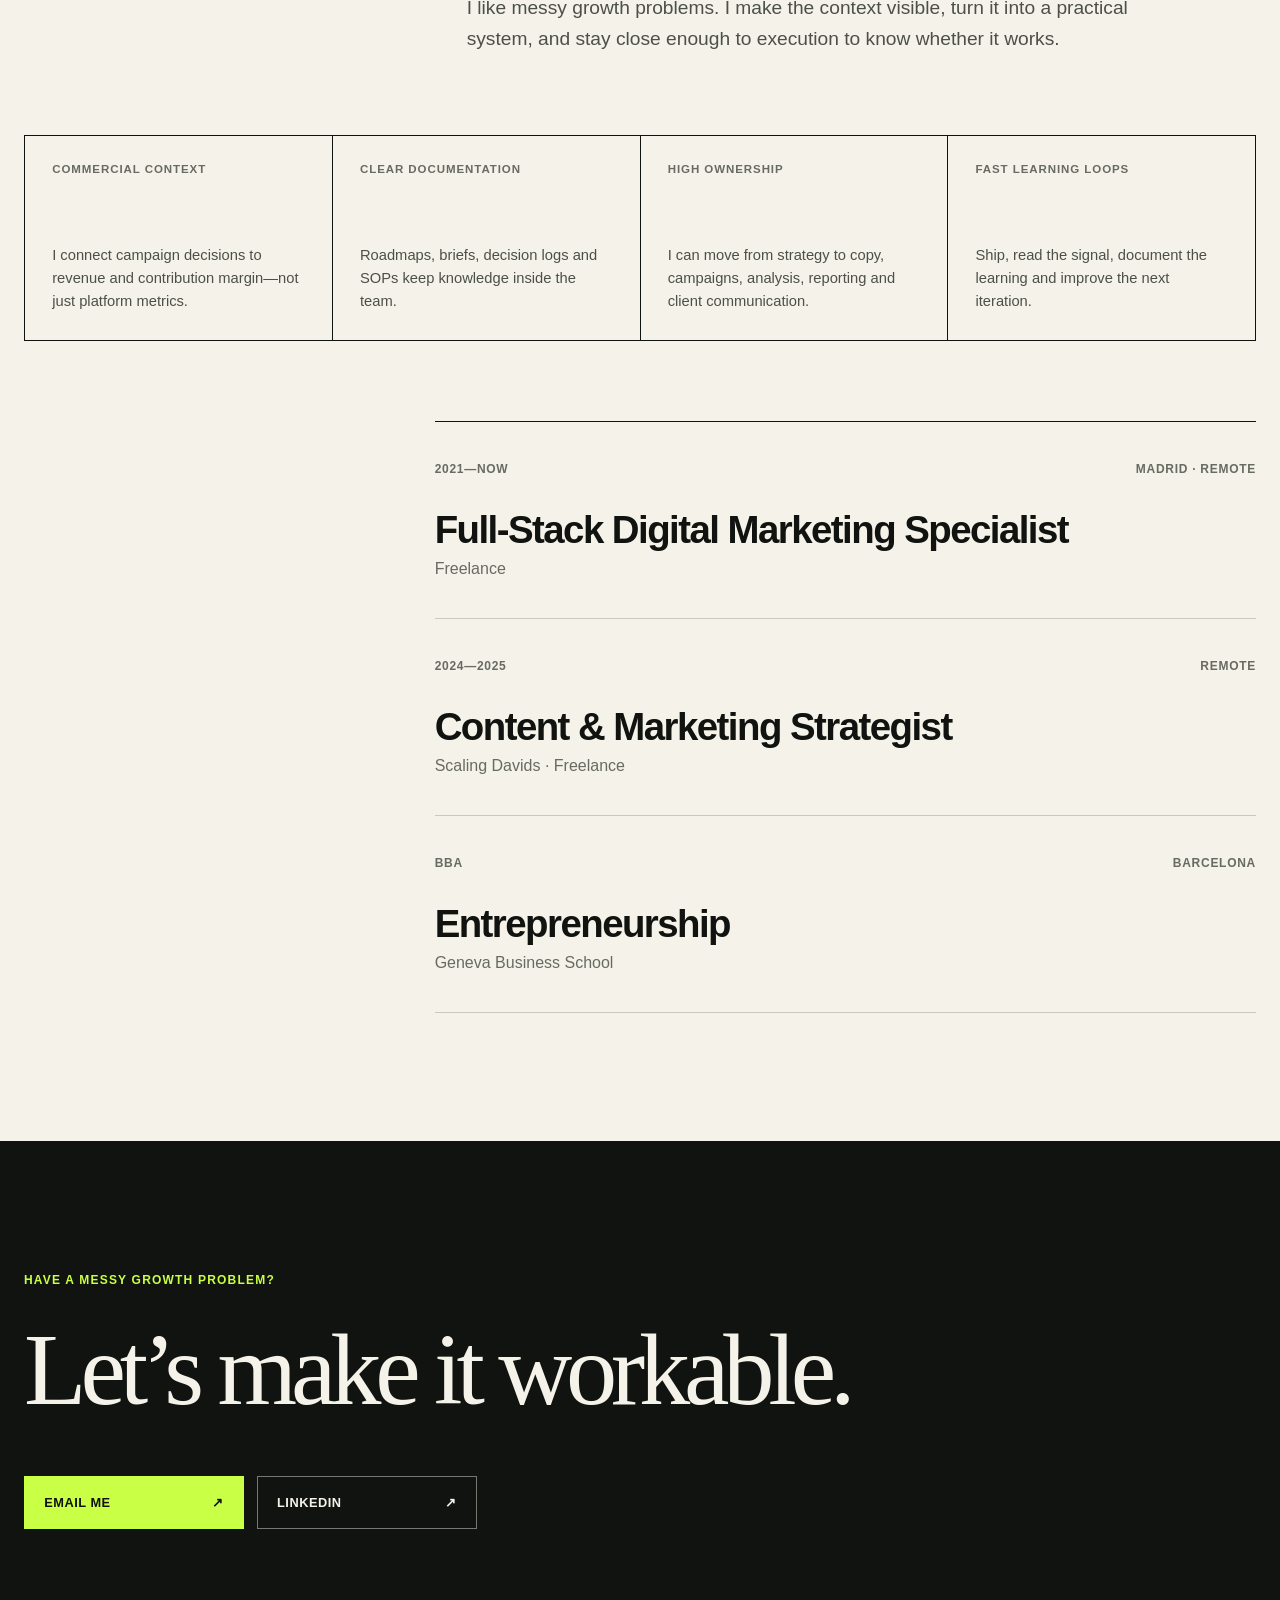
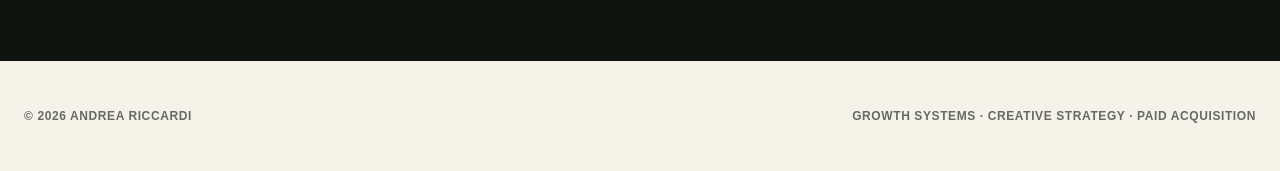
==== commit e8632354: "Add CGI Green featured case study" ====
--- a/index.html
+++ b/index.html
@@ -53,9 +53,49 @@
         <article><strong>$110K</strong><span>Highest monthly media spend managed</span></article>
       </section>
 
+      <section class="section featured-case" id="work" aria-labelledby="cgi-title">
+        <div class="featured-case-label">
+          <span>Case 01 / CGI Green</span>
+          <span>US DTC · Meta · Google · Email</span>
+        </div>
+
+        <div class="featured-case-head">
+          <div>
+            <h2 id="cgi-title">One diagnosis changed the audience, message and landing page.</h2>
+            <p>
+              Instead of increasing spend, I rebuilt the acquisition system around
+              purchase data: separating prospecting from retention, mapping customer
+              objections to creative angles, and giving each angle its own landing page.
+            </p>
+          </div>
+          <div class="featured-case-hero-metric">
+            <strong>6.6×</strong>
+            <span>Revenue per visitor on angle-led pages</span>
+            <small>$5.52 vs $0.83 on the default collection page</small>
+          </div>
+        </div>
+
+        <div class="featured-case-metrics" aria-label="CGI Green results">
+          <article><strong>6–8%</strong><span>Offer-page conversion rate</span><small>Compared with 1.5% on the previous destination</small></article>
+          <article><strong>⅓</strong><span>Of Meta spend found reaching existing buyers</span><small>Prospecting and retention were competing for the same customer</small></article>
+          <article><strong>9.5×</strong><span>Google brand-search ROAS</span><small>Meta created demand; search harvested it</small></article>
+          <article><strong>394</strong><span>New ads launched in one month</span><small>Only 4% of spend reached them—revealing a testing-system problem</small></article>
+        </div>
+
+        <div class="featured-case-system">
+          <p>What I built</p>
+          <div>
+            <article><span>01</span><h3>Four purchase-driven segments</h3><p>Each with a distinct motivation, objection and role in acquisition or retention.</p></article>
+            <article><span>02</span><h3>Nine objections → angles → hooks</h3><p>A creative roadmap written in the language customers already used.</p></article>
+            <article><span>03</span><h3>One landing page per angle</h3><p>Taste, bundle value, daily ritual and choice each received a dedicated journey.</p></article>
+            <article><span>04</span><h3>One trusted measurement system</h3><p>Automated MER tracking and reporting reconciled with Shopify revenue.</p></article>
+          </div>
+        </div>
+      </section>
+
       <section class="section operating-system" id="system" aria-labelledby="system-title">
         <div class="section-heading">
-          <p>01 / My operating system</p>
+          <p>02 / My operating system</p>
           <div>
             <h2 id="system-title">Research → diagnosis → roadmap → launch → learning.</h2>
             <p class="section-intro">I do not treat media buying, creative and reporting as separate jobs. They are one decision system: each stage should make the next decision clearer.</p>
@@ -74,7 +114,7 @@
 
       <section class="section systems" aria-labelledby="systems-title">
         <div class="section-heading">
-          <p>02 / The systems behind the work</p>
+          <p>03 / The systems behind the work</p>
           <div>
             <h2 id="systems-title">Useful structure, not strategy theatre.</h2>
             <p class="section-intro">The goal is to leave the team with a repeatable way to research, create, launch, measure and improve—not a presentation that becomes obsolete next week.</p>
@@ -89,9 +129,9 @@
         </div>
       </section>
 
-      <section class="section" id="work" aria-labelledby="work-title">
-        <div class="section-heading">
-          <p>03 / Systems in practice</p>
+      <section class="section" id="selected-results" aria-labelledby="work-title">
+        <div class="section-heading">
+          <p>04 / More results</p>
           <div>
             <h2 id="work-title">The method changes with the problem. The loop stays intact.</h2>
             <p class="section-intro">Three examples of strategy translated into operating decisions and commercial outcomes.</p>
@@ -135,7 +175,7 @@
       </section>
 
       <section class="section testimonial" id="testimonial" aria-labelledby="testimonial-title">
-        <div class="section-heading"><p>04 / Client perspective</p><h2 id="testimonial-title">Good systems still need good collaboration.</h2></div>
+        <div class="section-heading"><p>05 / Client perspective</p><h2 id="testimonial-title">Good systems still need good collaboration.</h2></div>
         <div class="testimonial-grid">
           <div class="testimonial-video"><video controls preload="metadata" playsinline><source src="assets/testimonial/cgi-green-testimonial-clean.mp4" type="video/mp4" />Your browser does not support embedded video.</video></div>
           <figure>
@@ -147,7 +187,7 @@
 
       <section class="section collaboration" id="about" aria-labelledby="about-title">
         <div class="section-heading">
-          <p>05 / How I work with teams</p>
+          <p>06 / How I work with teams</p>
           <div>
             <h2 id="about-title">Hands-on enough to execute. Structured enough to scale.</h2>
             <p class="section-intro">I like messy growth problems. I make the context visible, turn it into a practical system, and stay close enough to execution to know whether it works.</p>
--- a/styles.css
+++ b/styles.css
@@ -307,6 +307,159 @@
   line-height: 1.65;
 }
 
+.featured-case {
+  padding-top: 6rem;
+}
+
+.featured-case-label {
+  display: flex;
+  justify-content: space-between;
+  gap: 2rem;
+  padding: 1rem 0;
+  border-top: 1px solid var(--ink);
+  border-bottom: 1px solid var(--line);
+  color: var(--muted);
+  font-size: 0.73rem;
+  font-weight: 700;
+  letter-spacing: 0.08em;
+  text-transform: uppercase;
+}
+
+.featured-case-head {
+  display: grid;
+  grid-template-columns: minmax(0, 1.65fr) minmax(250px, 0.7fr);
+  gap: clamp(3rem, 8vw, 8rem);
+  padding: 4.5rem 0;
+  align-items: end;
+}
+
+.featured-case-head h2 {
+  max-width: 850px;
+  margin: 0;
+  font-size: clamp(3rem, 6vw, 6.3rem);
+  line-height: 0.94;
+  letter-spacing: -0.065em;
+}
+
+.featured-case-head > div:first-child > p {
+  max-width: 720px;
+  margin: 2rem 0 0;
+  color: #4c5048;
+  font-size: clamp(1rem, 1.7vw, 1.25rem);
+  line-height: 1.6;
+}
+
+.featured-case-hero-metric {
+  display: flex;
+  flex-direction: column;
+  align-items: flex-start;
+  padding-top: 1.5rem;
+  border-top: 1px solid var(--ink);
+}
+
+.featured-case-hero-metric strong {
+  color: var(--accent-dark);
+  font-size: clamp(4rem, 7vw, 7rem);
+  line-height: 0.9;
+  letter-spacing: -0.07em;
+}
+
+.featured-case-hero-metric span,
+.featured-case-metrics span {
+  margin-top: 1.2rem;
+  font-size: 0.82rem;
+  font-weight: 700;
+  letter-spacing: 0.06em;
+  line-height: 1.45;
+  text-transform: uppercase;
+}
+
+.featured-case-hero-metric small,
+.featured-case-metrics small {
+  margin-top: 0.7rem;
+  color: var(--muted);
+  font-size: 0.78rem;
+  line-height: 1.45;
+}
+
+.featured-case-metrics {
+  display: grid;
+  grid-template-columns: repeat(4, minmax(0, 1fr));
+  border-top: 1px solid var(--ink);
+  border-left: 1px solid var(--ink);
+}
+
+.featured-case-metrics article {
+  min-height: 255px;
+  padding: 1.7rem;
+  display: flex;
+  flex-direction: column;
+  border-right: 1px solid var(--ink);
+  border-bottom: 1px solid var(--ink);
+}
+
+.featured-case-metrics strong {
+  color: var(--accent-dark);
+  font-size: clamp(2.7rem, 4.5vw, 4.6rem);
+  letter-spacing: -0.06em;
+}
+
+.featured-case-metrics span {
+  margin-top: auto;
+}
+
+.featured-case-system {
+  display: grid;
+  grid-template-columns: 1fr 3fr;
+  gap: 3rem;
+  padding-top: 5rem;
+}
+
+.featured-case-system > p {
+  margin: 0.4rem 0 0;
+  font-size: 0.75rem;
+  font-weight: 700;
+  letter-spacing: 0.1em;
+  text-transform: uppercase;
+}
+
+.featured-case-system > div {
+  display: grid;
+  grid-template-columns: repeat(2, minmax(0, 1fr));
+  border-top: 1px solid var(--ink);
+}
+
+.featured-case-system article {
+  min-height: 230px;
+  padding: 1.7rem 1.7rem 1.7rem 0;
+  border-bottom: 1px solid var(--line);
+}
+
+.featured-case-system article:nth-child(even) {
+  padding-left: 1.7rem;
+  border-left: 1px solid var(--line);
+}
+
+.featured-case-system article > span {
+  color: var(--muted);
+  font-size: 0.72rem;
+  font-weight: 700;
+  letter-spacing: 0.08em;
+}
+
+.featured-case-system h3 {
+  margin: 3.2rem 0 0.8rem;
+  font-size: clamp(1.35rem, 2.3vw, 2rem);
+  letter-spacing: -0.04em;
+}
+
+.featured-case-system article p {
+  max-width: 450px;
+  margin: 0;
+  color: #4c5048;
+  line-height: 1.55;
+}
+
 .system-steps {
   display: grid;
   grid-template-columns: repeat(3, minmax(0, 1fr));
@@ -765,6 +918,10 @@
   .working-principles {
     grid-template-columns: repeat(2, minmax(0, 1fr));
   }
+
+  .featured-case-metrics {
+    grid-template-columns: repeat(2, minmax(0, 1fr));
+  }
 }
 
 @media (max-width: 800px) {
@@ -790,6 +947,47 @@
   .hero-bottom,
   .section-heading {
     grid-template-columns: 1fr;
+  }
+
+  .featured-case {
+    padding-top: 4rem;
+  }
+
+  .featured-case-label,
+  .featured-case-head,
+  .featured-case-system {
+    grid-template-columns: 1fr;
+  }
+
+  .featured-case-label {
+    flex-direction: column;
+    gap: 0.45rem;
+  }
+
+  .featured-case-head {
+    gap: 3rem;
+    padding: 3rem 0;
+  }
+
+  .featured-case-metrics,
+  .featured-case-system > div {
+    grid-template-columns: 1fr;
+  }
+
+  .featured-case-metrics article {
+    min-height: 210px;
+  }
+
+  .featured-case-system {
+    gap: 1.5rem;
+    padding-top: 4rem;
+  }
+
+  .featured-case-system article,
+  .featured-case-system article:nth-child(even) {
+    min-height: 205px;
+    padding: 1.6rem 0;
+    border-left: 0;
   }
 
   .proof {
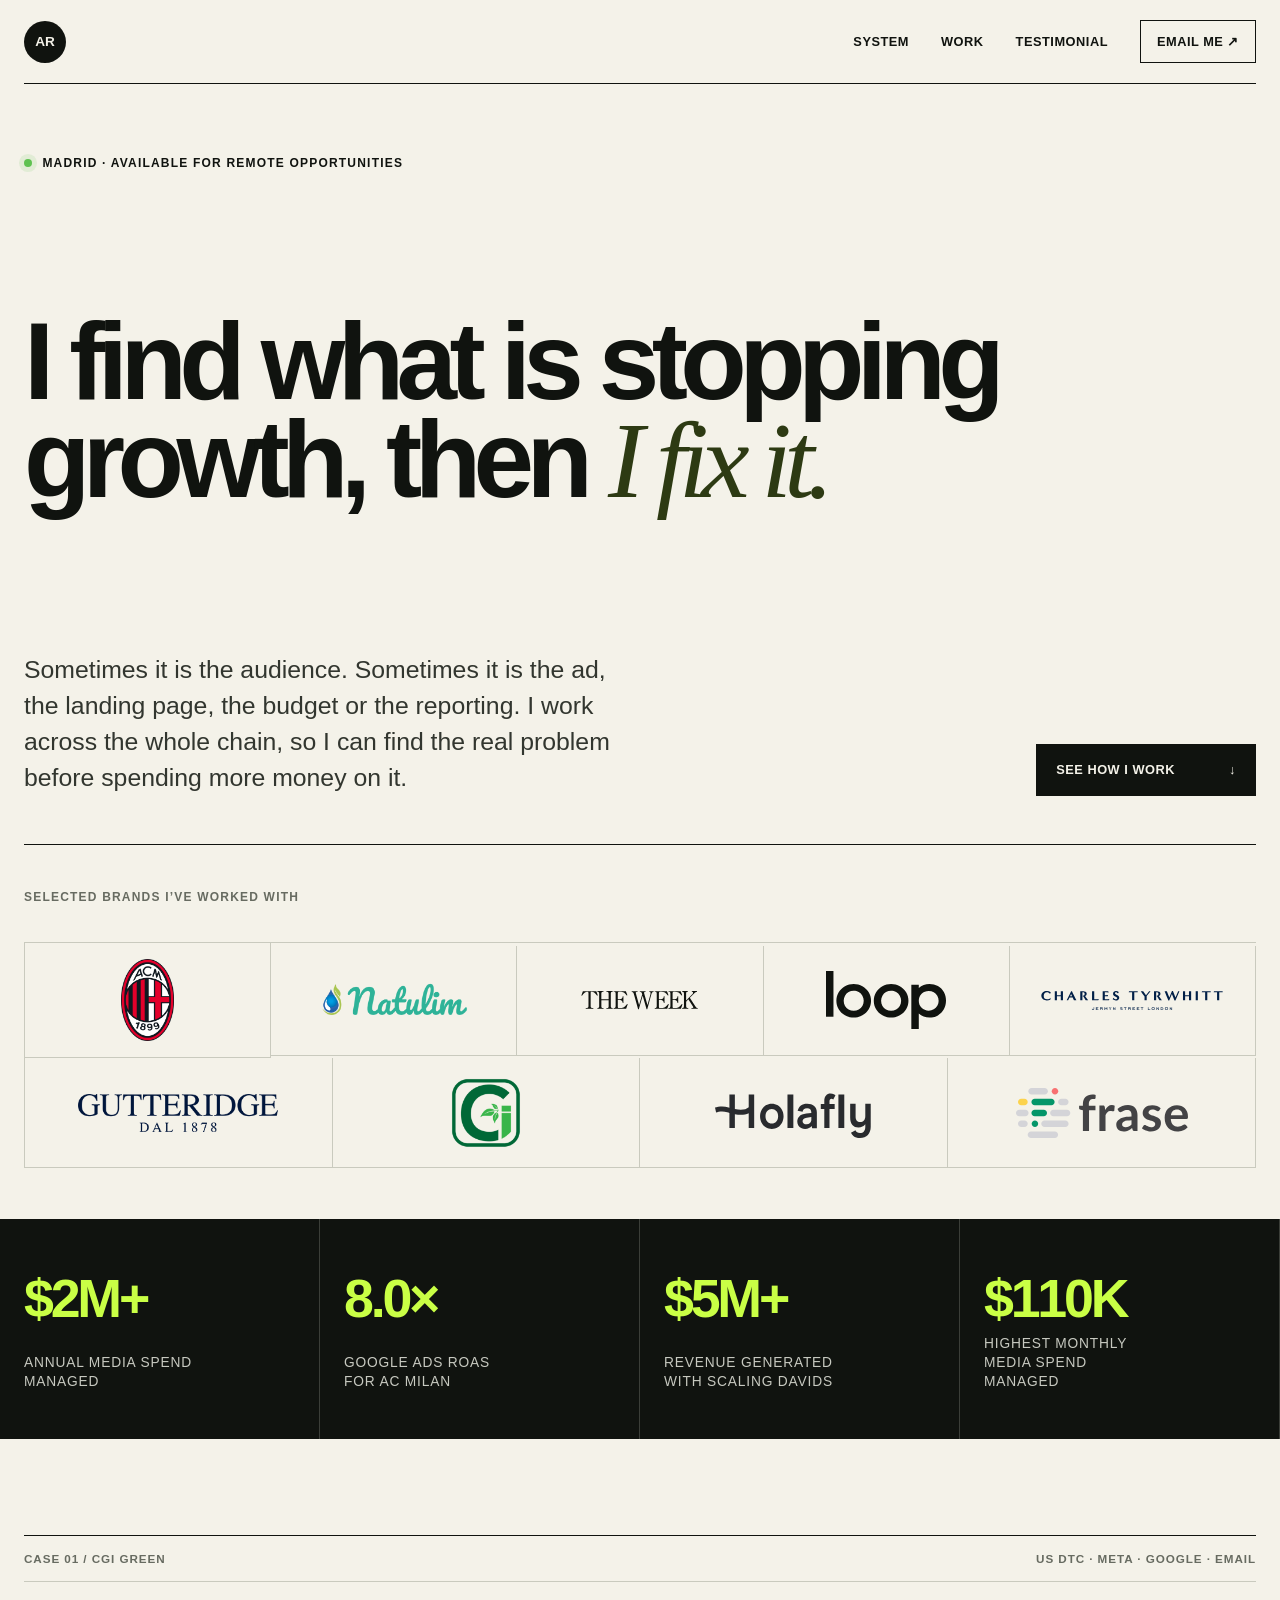
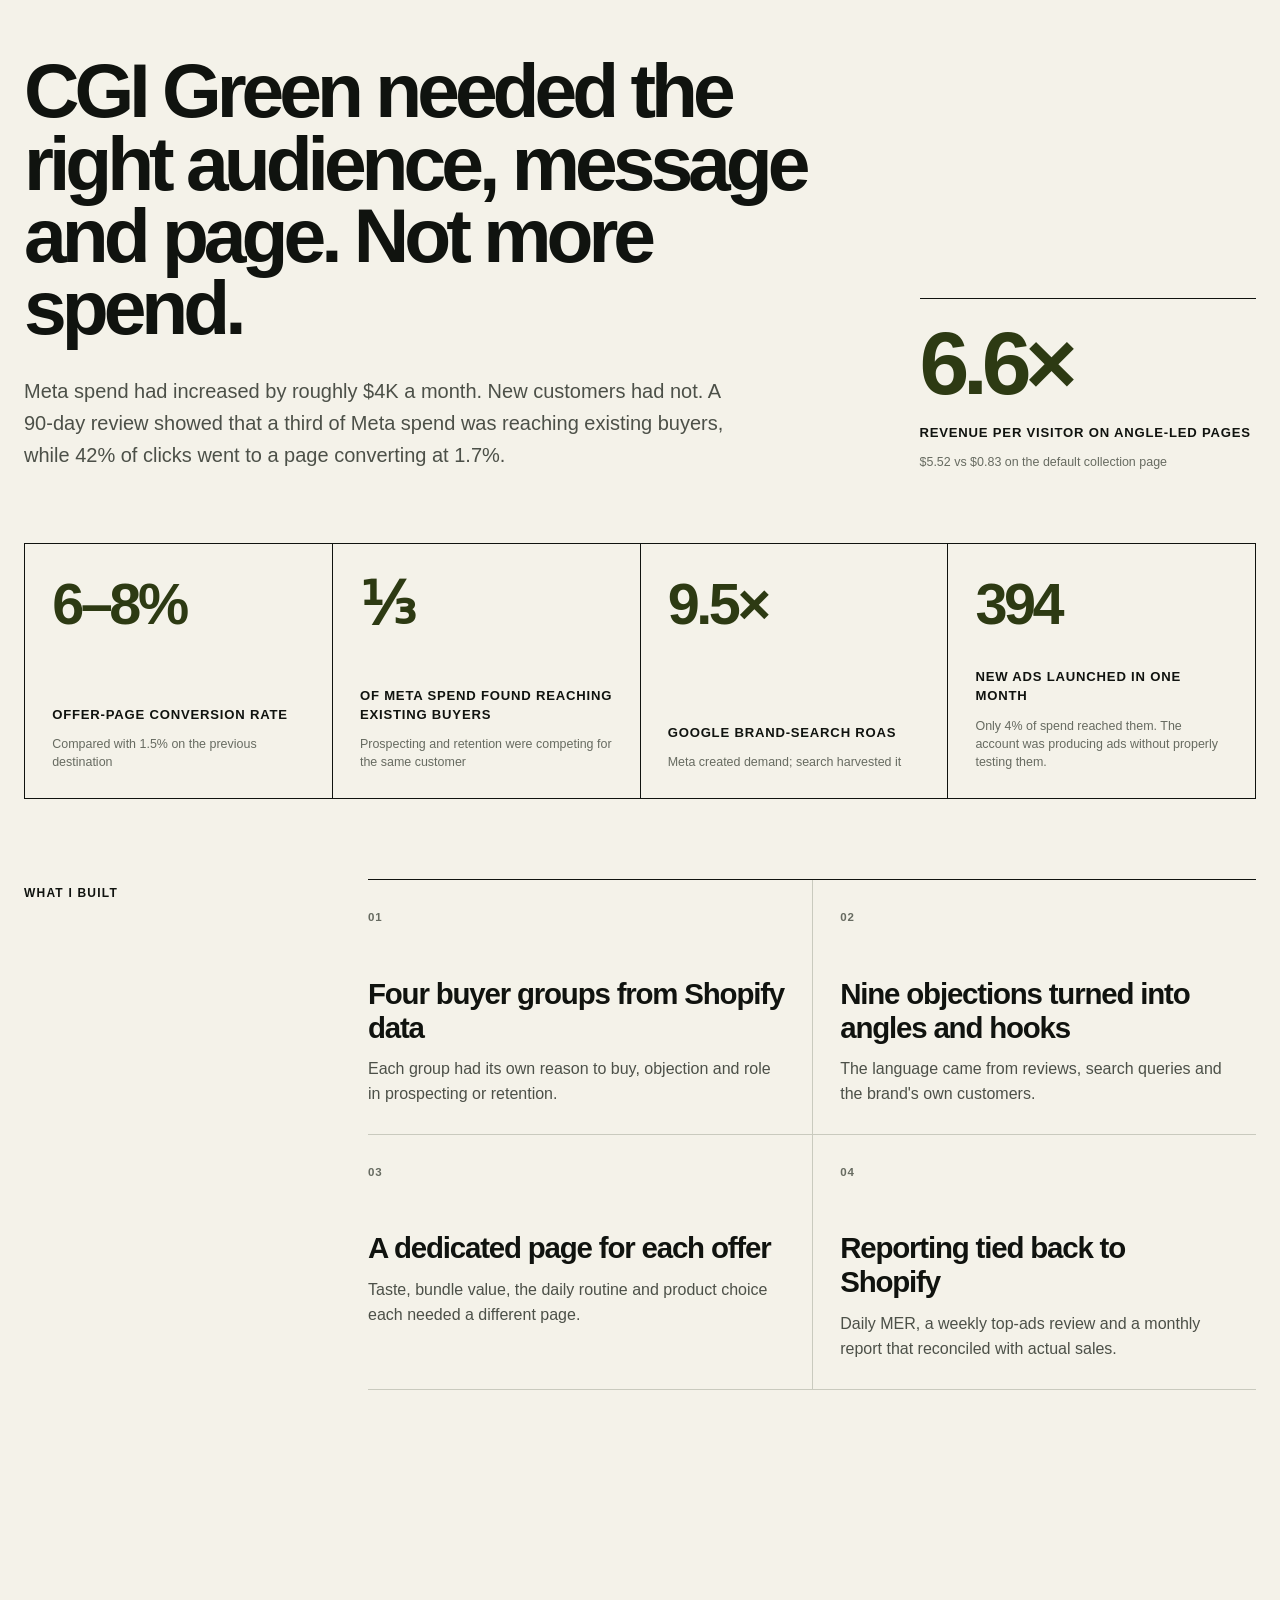
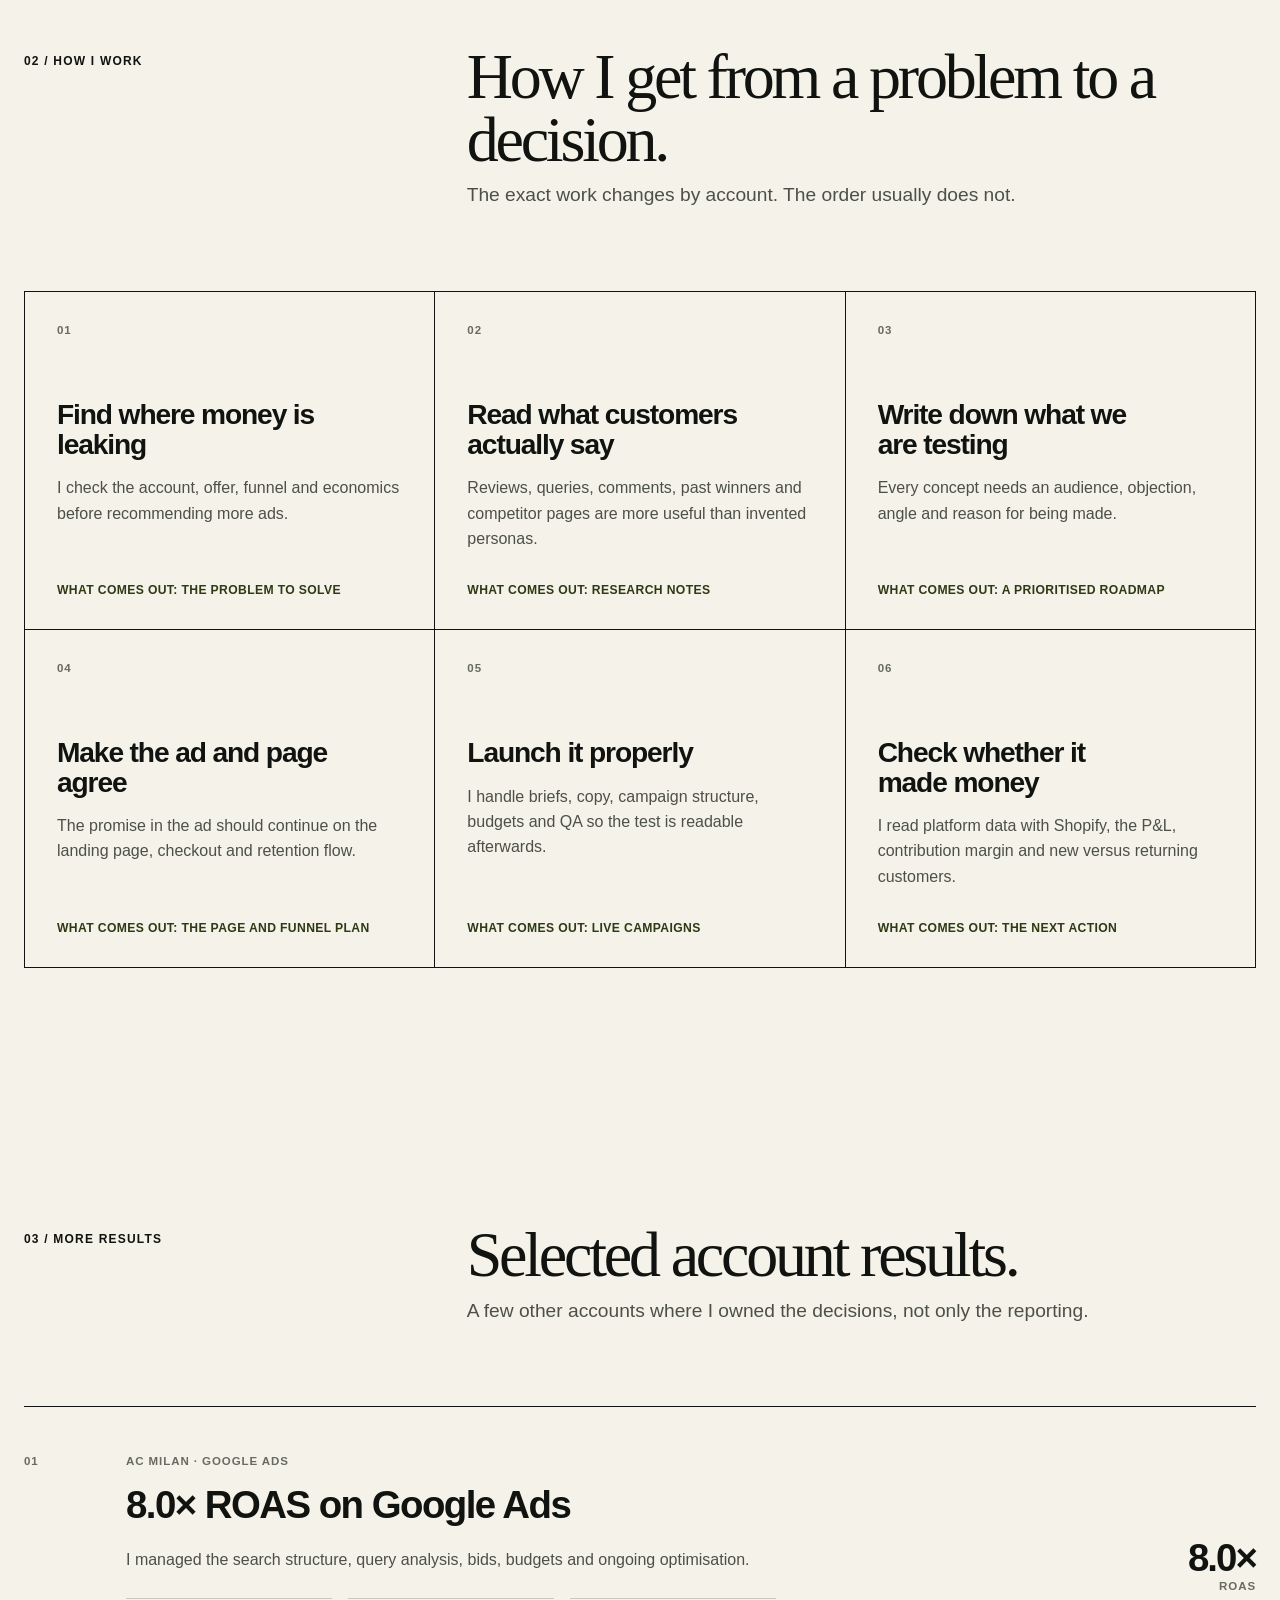
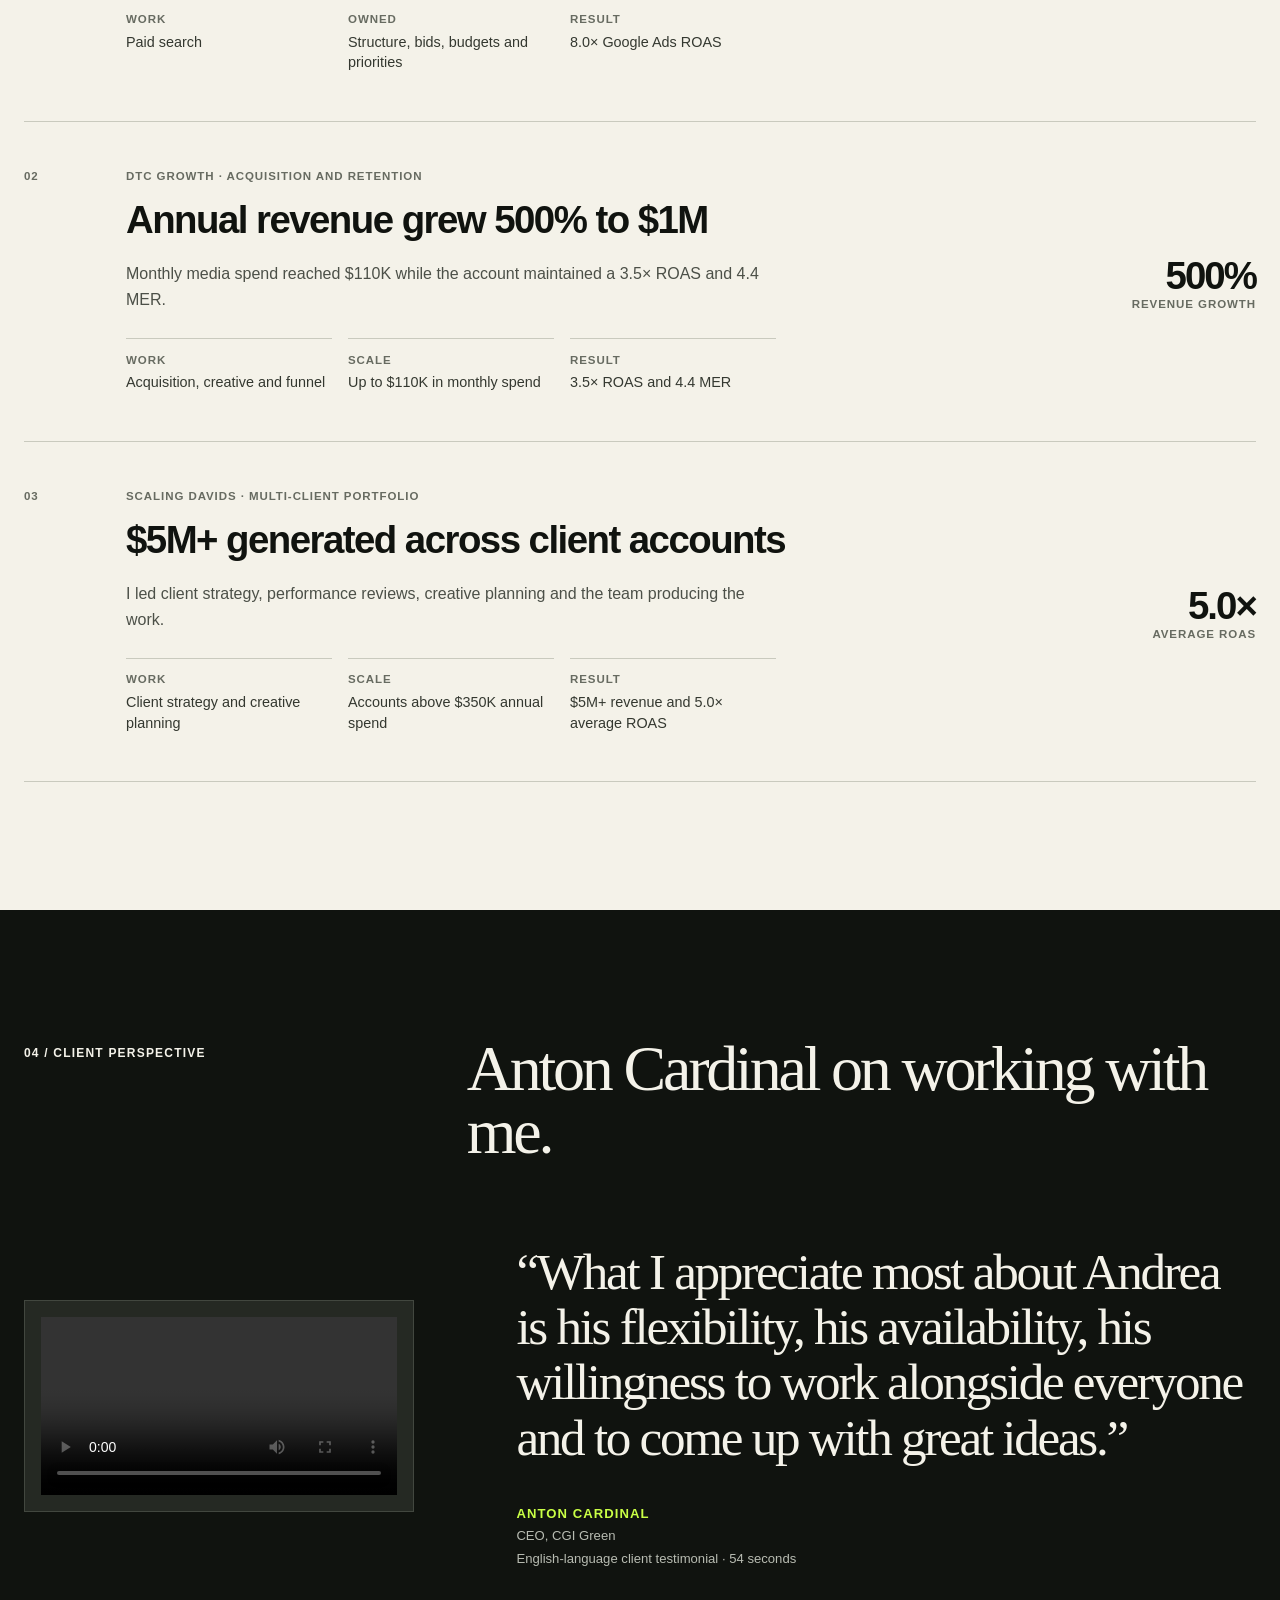
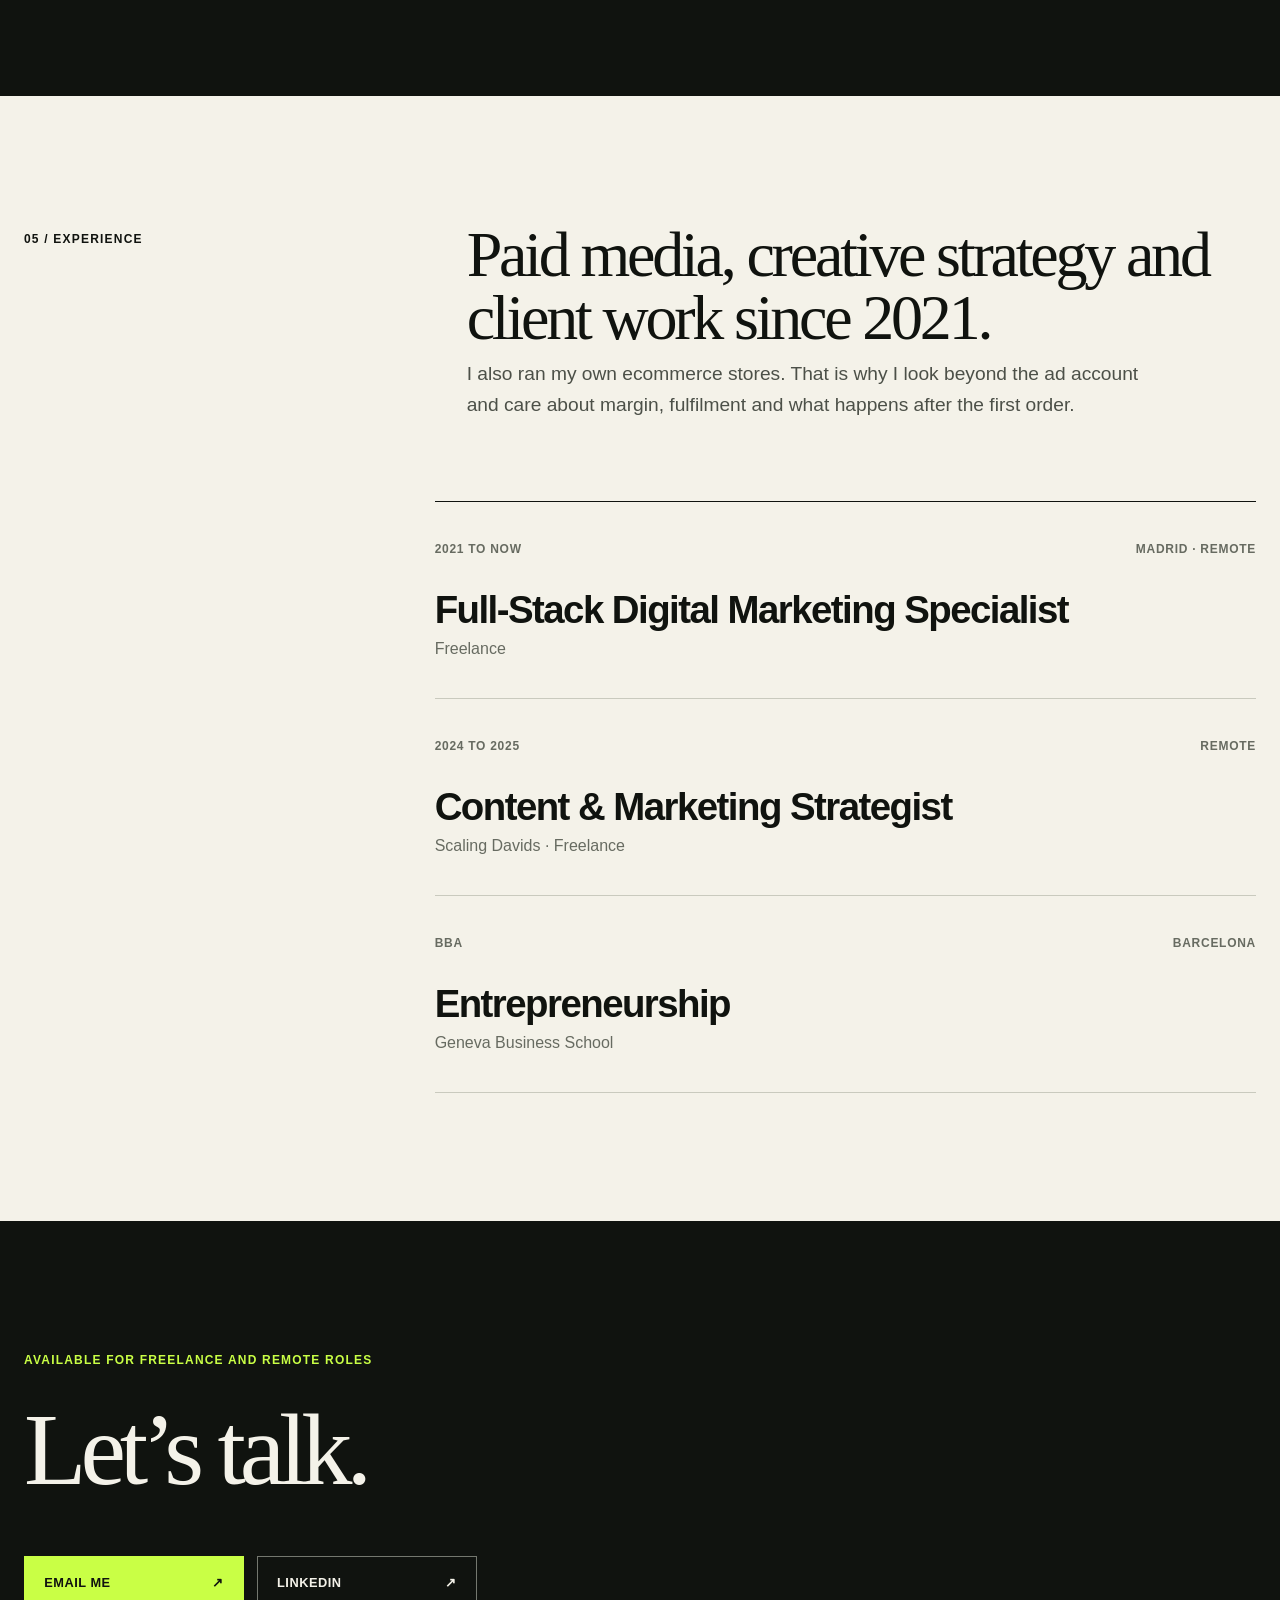
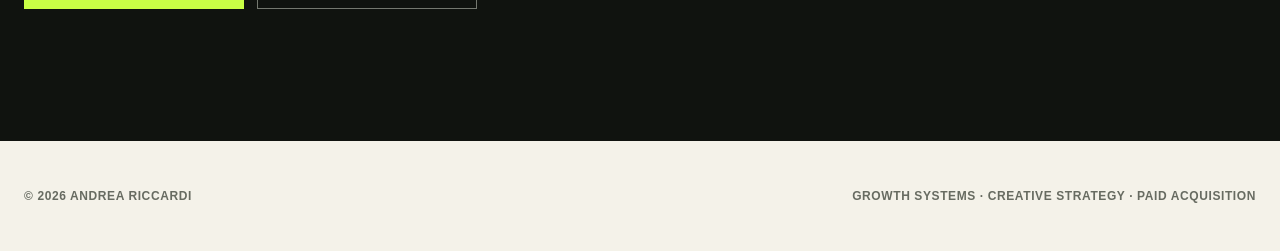
==== commit 628a7450: "Rewrite portfolio copy in a direct voice" ====
--- a/index.html
+++ b/index.html
@@ -3,9 +3,9 @@
   <head>
     <meta charset="UTF-8" />
     <meta name="viewport" content="width=device-width, initial-scale=1" />
-    <meta name="description" content="Andrea Riccardi builds growth systems connecting customer research, creative strategy, paid acquisition, funnels, commercial measurement, and AI operations." />
+    <meta name="description" content="Andrea Riccardi works across customer research, creative strategy, paid media, landing pages and commercial reporting." />
     <meta name="theme-color" content="#10130f" />
-    <title>Andrea Riccardi — Growth Systems &amp; Creative Strategy</title>
+    <title>Andrea Riccardi | Growth and Creative Strategy</title>
     <link rel="stylesheet" href="styles.css" />
   </head>
   <body>
@@ -24,9 +24,9 @@
     <main id="main">
       <section class="hero" id="top" aria-labelledby="hero-title">
         <div class="eyebrow"><span></span> Madrid · Available for remote opportunities</div>
-        <h1 id="hero-title">I turn customer insight into systems that <em>grow revenue.</em></h1>
+        <h1 id="hero-title">I find what is stopping growth, then <em>I fix it.</em></h1>
         <div class="hero-bottom">
-          <p>I research the market, diagnose the constraint, build the creative and acquisition roadmap, launch the funnel, and feed commercial results into the next decision.</p>
+          <p>Sometimes it is the audience. Sometimes it is the ad, the landing page, the budget or the reporting. I work across the whole chain, so I can find the real problem before spending more money on it.</p>
           <a class="button" href="#system">See how I work <span aria-hidden="true">↓</span></a>
         </div>
       </section>
@@ -61,11 +61,11 @@
 
         <div class="featured-case-head">
           <div>
-            <h2 id="cgi-title">One diagnosis changed the audience, message and landing page.</h2>
+            <h2 id="cgi-title">CGI Green needed the right audience, message and page. Not more spend.</h2>
             <p>
-              Instead of increasing spend, I rebuilt the acquisition system around
-              purchase data: separating prospecting from retention, mapping customer
-              objections to creative angles, and giving each angle its own landing page.
+              Meta spend had increased by roughly $4K a month. New customers had not.
+              A 90-day review showed that a third of Meta spend was reaching existing
+              buyers, while 42% of clicks went to a page converting at 1.7%.
             </p>
           </div>
           <div class="featured-case-hero-metric">
@@ -79,62 +79,45 @@
           <article><strong>6–8%</strong><span>Offer-page conversion rate</span><small>Compared with 1.5% on the previous destination</small></article>
           <article><strong>⅓</strong><span>Of Meta spend found reaching existing buyers</span><small>Prospecting and retention were competing for the same customer</small></article>
           <article><strong>9.5×</strong><span>Google brand-search ROAS</span><small>Meta created demand; search harvested it</small></article>
-          <article><strong>394</strong><span>New ads launched in one month</span><small>Only 4% of spend reached them—revealing a testing-system problem</small></article>
+          <article><strong>394</strong><span>New ads launched in one month</span><small>Only 4% of spend reached them. The account was producing ads without properly testing them.</small></article>
         </div>
 
         <div class="featured-case-system">
           <p>What I built</p>
           <div>
-            <article><span>01</span><h3>Four purchase-driven segments</h3><p>Each with a distinct motivation, objection and role in acquisition or retention.</p></article>
-            <article><span>02</span><h3>Nine objections → angles → hooks</h3><p>A creative roadmap written in the language customers already used.</p></article>
-            <article><span>03</span><h3>One landing page per angle</h3><p>Taste, bundle value, daily ritual and choice each received a dedicated journey.</p></article>
-            <article><span>04</span><h3>One trusted measurement system</h3><p>Automated MER tracking and reporting reconciled with Shopify revenue.</p></article>
+            <article><span>01</span><h3>Four buyer groups from Shopify data</h3><p>Each group had its own reason to buy, objection and role in prospecting or retention.</p></article>
+            <article><span>02</span><h3>Nine objections turned into angles and hooks</h3><p>The language came from reviews, search queries and the brand's own customers.</p></article>
+            <article><span>03</span><h3>A dedicated page for each offer</h3><p>Taste, bundle value, the daily routine and product choice each needed a different page.</p></article>
+            <article><span>04</span><h3>Reporting tied back to Shopify</h3><p>Daily MER, a weekly top-ads review and a monthly report that reconciled with actual sales.</p></article>
           </div>
         </div>
       </section>
 
       <section class="section operating-system" id="system" aria-labelledby="system-title">
         <div class="section-heading">
-          <p>02 / My operating system</p>
-          <div>
-            <h2 id="system-title">Research → diagnosis → roadmap → launch → learning.</h2>
-            <p class="section-intro">I do not treat media buying, creative and reporting as separate jobs. They are one decision system: each stage should make the next decision clearer.</p>
+          <p>02 / How I work</p>
+          <div>
+            <h2 id="system-title">How I get from a problem to a decision.</h2>
+            <p class="section-intro">The exact work changes by account. The order usually does not.</p>
           </div>
         </div>
 
         <ol class="system-steps">
-          <li><span>01</span><h3>Diagnose the constraint</h3><p>Audit the account, funnel, offer and economics. Define the problem before prescribing more ads.</p><small>Output: a clear strategic diagnosis</small></li>
-          <li><span>02</span><h3>Find the customer language</h3><p>Mine reviews, search queries, comments, past winners, competitor ads and landing pages for real signals.</p><small>Output: insight and voice-of-customer library</small></li>
-          <li><span>03</span><h3>Build the roadmap</h3><p>Turn research into prioritised personas, angles, offers, hooks, formats and testable hypotheses.</p><small>Output: creative roadmap and backlog</small></li>
-          <li><span>04</span><h3>Connect the funnel</h3><p>Align creative, paid acquisition, landing pages, remarketing and lifecycle retention around one journey.</p><small>Output: funnel map and testing plan</small></li>
-          <li><span>05</span><h3>Launch with discipline</h3><p>Write briefs and copy, structure campaigns, allocate budgets, coordinate production and run pre-launch QA.</p><small>Output: campaigns the team can execute</small></li>
-          <li><span>06</span><h3>Read the business, not one metric</h3><p>Use ROAS alongside revenue, MER, contribution margin, pacing and customer mix—then feed the learning back in.</p><small>Output: the next better decision</small></li>
+          <li><span>01</span><h3>Find where money is leaking</h3><p>I check the account, offer, funnel and economics before recommending more ads.</p><small>What comes out: the problem to solve</small></li>
+          <li><span>02</span><h3>Read what customers actually say</h3><p>Reviews, queries, comments, past winners and competitor pages are more useful than invented personas.</p><small>What comes out: research notes</small></li>
+          <li><span>03</span><h3>Write down what we are testing</h3><p>Every concept needs an audience, objection, angle and reason for being made.</p><small>What comes out: a prioritised roadmap</small></li>
+          <li><span>04</span><h3>Make the ad and page agree</h3><p>The promise in the ad should continue on the landing page, checkout and retention flow.</p><small>What comes out: the page and funnel plan</small></li>
+          <li><span>05</span><h3>Launch it properly</h3><p>I handle briefs, copy, campaign structure, budgets and QA so the test is readable afterwards.</p><small>What comes out: live campaigns</small></li>
+          <li><span>06</span><h3>Check whether it made money</h3><p>I read platform data with Shopify, the P&amp;L, contribution margin and new versus returning customers.</p><small>What comes out: the next action</small></li>
         </ol>
-      </section>
-
-      <section class="section systems" aria-labelledby="systems-title">
-        <div class="section-heading">
-          <p>03 / The systems behind the work</p>
-          <div>
-            <h2 id="systems-title">Useful structure, not strategy theatre.</h2>
-            <p class="section-intro">The goal is to leave the team with a repeatable way to research, create, launch, measure and improve—not a presentation that becomes obsolete next week.</p>
-          </div>
-        </div>
-
-        <div class="systems-grid">
-          <article><span>Research system</span><h3>One source of truth for customer and market insight.</h3><p>Customer language, use cases, objections, competitor patterns, search intent and historical performance—organised for reuse.</p></article>
-          <article><span>Creative strategy system</span><h3>A roadmap that explains what to test—and why.</h3><p>Prioritised hypotheses, angles, hooks, formats, briefs, owners, status and learnings instead of disconnected creative requests.</p></article>
-          <article><span>Commercial decision system</span><h3>Performance viewed through the P&amp;L.</h3><p>Budget pacing, forecast versus actual, revenue, gross profit and contribution margin so campaign decisions reflect business reality.</p></article>
-          <article><span>AI operations layer</span><h3>Manual judgement first. AI second.</h3><p>Claude Code, agents and MCP workflows accelerate research synthesis, reporting, QA and recurring operations without replacing the thinking.</p></article>
-        </div>
       </section>
 
       <section class="section" id="selected-results" aria-labelledby="work-title">
         <div class="section-heading">
-          <p>04 / More results</p>
-          <div>
-            <h2 id="work-title">The method changes with the problem. The loop stays intact.</h2>
-            <p class="section-intro">Three examples of strategy translated into operating decisions and commercial outcomes.</p>
+          <p>03 / More results</p>
+          <div>
+            <h2 id="work-title">Selected account results.</h2>
+            <p class="section-intro">A few other accounts where I owned the decisions, not only the reporting.</p>
           </div>
         </div>
 
@@ -143,9 +126,9 @@
             <div class="case-number">01</div>
             <div class="case-body">
               <p class="case-label">AC Milan · Google Ads</p>
-              <h3>Intent translated into an 8.0× ROAS</h3>
-              <p>Built a disciplined paid-search system around campaign structure, query analysis, bidding, budget decisions and continuous optimisation.</p>
-              <dl class="case-facts"><div><dt>System</dt><dd>Search intent, structure and optimisation loop</dd></div><div><dt>Decisions</dt><dd>Queries, bids, budgets and campaign priorities</dd></div><div><dt>Outcome</dt><dd>8.0× Google Ads ROAS</dd></div></dl>
+              <h3>8.0× ROAS on Google Ads</h3>
+              <p>I managed the search structure, query analysis, bids, budgets and ongoing optimisation.</p>
+              <dl class="case-facts"><div><dt>Work</dt><dd>Paid search</dd></div><div><dt>Owned</dt><dd>Structure, bids, budgets and priorities</dd></div><div><dt>Result</dt><dd>8.0× Google Ads ROAS</dd></div></dl>
             </div>
             <div class="case-result"><strong>8.0×</strong><span>ROAS</span></div>
           </article>
@@ -154,9 +137,9 @@
             <div class="case-number">02</div>
             <div class="case-body">
               <p class="case-label">DTC growth · Acquisition and retention</p>
-              <h3>One growth loop from creative to contribution</h3>
-              <p>Connected research, campaign architecture, creative strategy, funnel decisions and commercial pacing while scaling annual revenue by 500% to $1M.</p>
-              <dl class="case-facts"><div><dt>System</dt><dd>Acquisition, funnel and commercial model</dd></div><div><dt>Scale</dt><dd>Up to $110K monthly media spend</dd></div><div><dt>Outcome</dt><dd>3.5× ROAS and 4.4 MER</dd></div></dl>
+              <h3>Annual revenue grew 500% to $1M</h3>
+              <p>Monthly media spend reached $110K while the account maintained a 3.5× ROAS and 4.4 MER.</p>
+              <dl class="case-facts"><div><dt>Work</dt><dd>Acquisition, creative and funnel</dd></div><div><dt>Scale</dt><dd>Up to $110K in monthly spend</dd></div><div><dt>Result</dt><dd>3.5× ROAS and 4.4 MER</dd></div></dl>
             </div>
             <div class="case-result"><strong>500%</strong><span>Revenue growth</span></div>
           </article>
@@ -165,9 +148,9 @@
             <div class="case-number">03</div>
             <div class="case-body">
               <p class="case-label">Scaling Davids · Multi-client portfolio</p>
-              <h3>A repeatable system across different brands</h3>
-              <p>Led client strategy and creative professionals across a multi-client portfolio, turning performance signals into roadmaps, priorities and clear communication.</p>
-              <dl class="case-facts"><div><dt>System</dt><dd>Client roadmap, creative planning and performance loop</dd></div><div><dt>Scale</dt><dd>Accounts above $350K annual spend</dd></div><div><dt>Outcome</dt><dd>$5M+ revenue and 5.0× average ROAS</dd></div></dl>
+              <h3>$5M+ generated across client accounts</h3>
+              <p>I led client strategy, performance reviews, creative planning and the team producing the work.</p>
+              <dl class="case-facts"><div><dt>Work</dt><dd>Client strategy and creative planning</dd></div><div><dt>Scale</dt><dd>Accounts above $350K annual spend</dd></div><div><dt>Result</dt><dd>$5M+ revenue and 5.0× average ROAS</dd></div></dl>
             </div>
             <div class="case-result"><strong>5.0×</strong><span>Average ROAS</span></div>
           </article>
@@ -175,7 +158,7 @@
       </section>
 
       <section class="section testimonial" id="testimonial" aria-labelledby="testimonial-title">
-        <div class="section-heading"><p>05 / Client perspective</p><h2 id="testimonial-title">Good systems still need good collaboration.</h2></div>
+        <div class="section-heading"><p>04 / Client perspective</p><h2 id="testimonial-title">Anton Cardinal on working with me.</h2></div>
         <div class="testimonial-grid">
           <div class="testimonial-video"><video controls preload="metadata" playsinline><source src="assets/testimonial/cgi-green-testimonial-clean.mp4" type="video/mp4" />Your browser does not support embedded video.</video></div>
           <figure>
@@ -187,30 +170,23 @@
 
       <section class="section collaboration" id="about" aria-labelledby="about-title">
         <div class="section-heading">
-          <p>06 / How I work with teams</p>
-          <div>
-            <h2 id="about-title">Hands-on enough to execute. Structured enough to scale.</h2>
-            <p class="section-intro">I like messy growth problems. I make the context visible, turn it into a practical system, and stay close enough to execution to know whether it works.</p>
-          </div>
-        </div>
-
-        <div class="working-principles">
-          <article><strong>Commercial context</strong><p>I connect campaign decisions to revenue and contribution margin—not just platform metrics.</p></article>
-          <article><strong>Clear documentation</strong><p>Roadmaps, briefs, decision logs and SOPs keep knowledge inside the team.</p></article>
-          <article><strong>High ownership</strong><p>I can move from strategy to copy, campaigns, analysis, reporting and client communication.</p></article>
-          <article><strong>Fast learning loops</strong><p>Ship, read the signal, document the learning and improve the next iteration.</p></article>
+          <p>05 / Experience</p>
+          <div>
+            <h2 id="about-title">Paid media, creative strategy and client work since 2021.</h2>
+            <p class="section-intro">I also ran my own ecommerce stores. That is why I look beyond the ad account and care about margin, fulfilment and what happens after the first order.</p>
+          </div>
         </div>
 
         <div class="timeline">
-          <article><div><span>2021—Now</span><span>Madrid · Remote</span></div><h3>Full-Stack Digital Marketing Specialist</h3><p>Freelance</p></article>
-          <article><div><span>2024—2025</span><span>Remote</span></div><h3>Content &amp; Marketing Strategist</h3><p>Scaling Davids · Freelance</p></article>
+          <article><div><span>2021 to now</span><span>Madrid · Remote</span></div><h3>Full-Stack Digital Marketing Specialist</h3><p>Freelance</p></article>
+          <article><div><span>2024 to 2025</span><span>Remote</span></div><h3>Content &amp; Marketing Strategist</h3><p>Scaling Davids · Freelance</p></article>
           <article><div><span>BBA</span><span>Barcelona</span></div><h3>Entrepreneurship</h3><p>Geneva Business School</p></article>
         </div>
       </section>
 
       <section class="contact" aria-labelledby="contact-title">
-        <p>Have a messy growth problem?</p>
-        <h2 id="contact-title">Let’s make it workable.</h2>
+        <p>Available for freelance and remote roles</p>
+        <h2 id="contact-title">Let’s talk.</h2>
         <div class="contact-actions">
           <a class="button button-light" href="mailto:ariccardi.marketing@gmail.com">Email me <span aria-hidden="true">↗</span></a>
           <a class="button button-outline" href="https://www.linkedin.com/in/ariccardi/" target="_blank" rel="noreferrer">LinkedIn <span aria-hidden="true">↗</span></a>
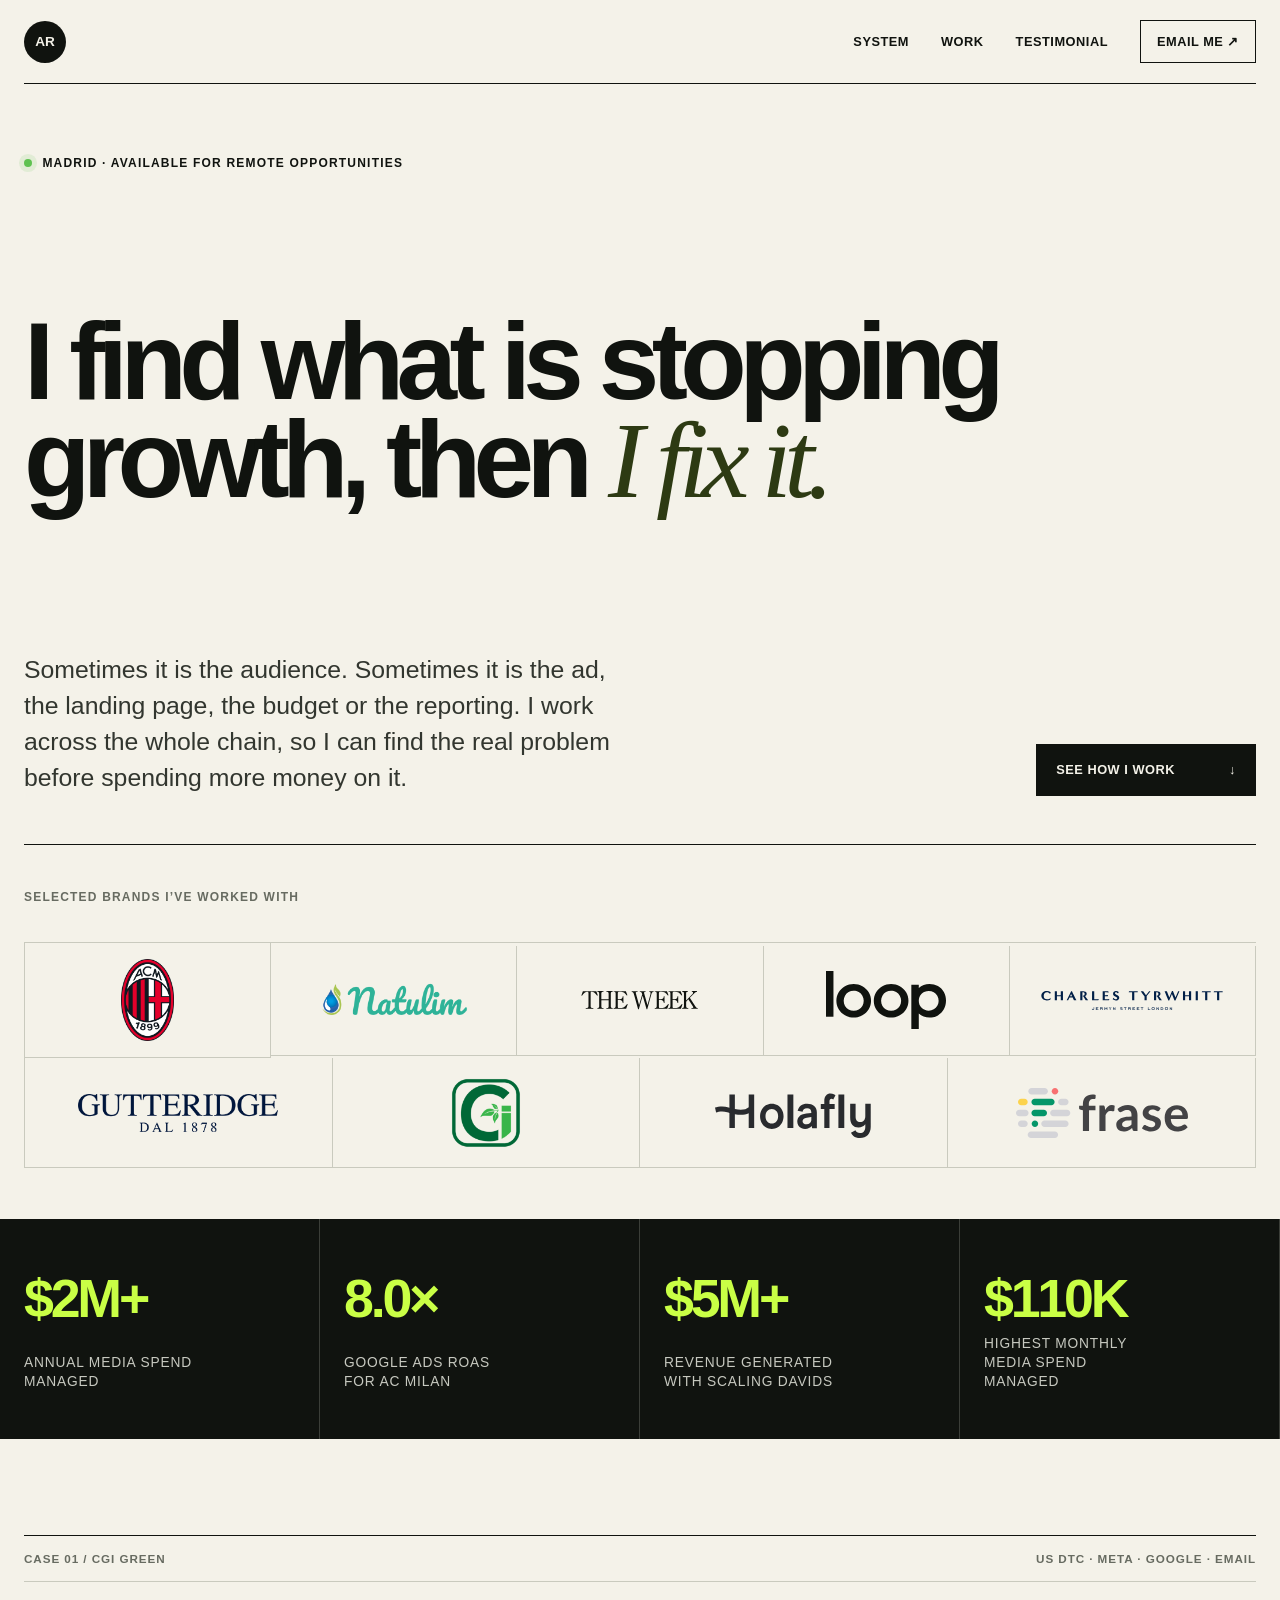
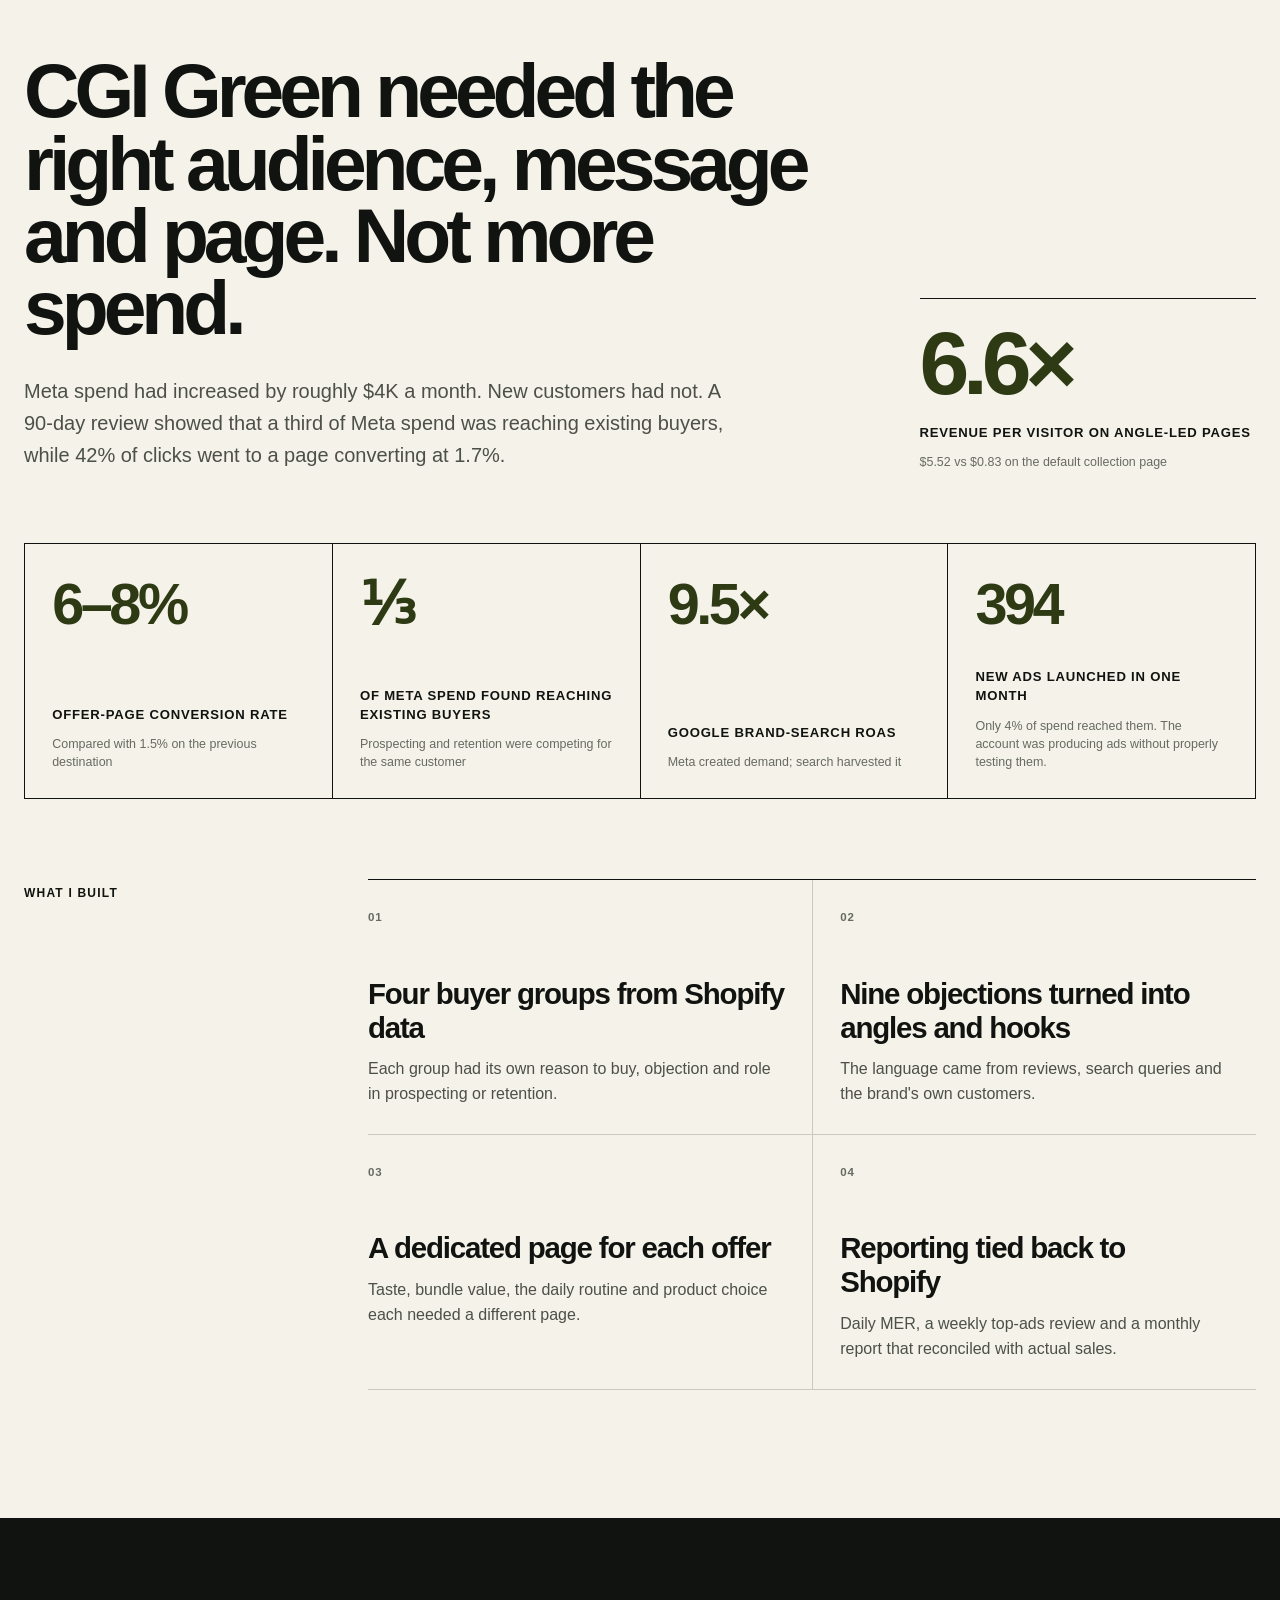
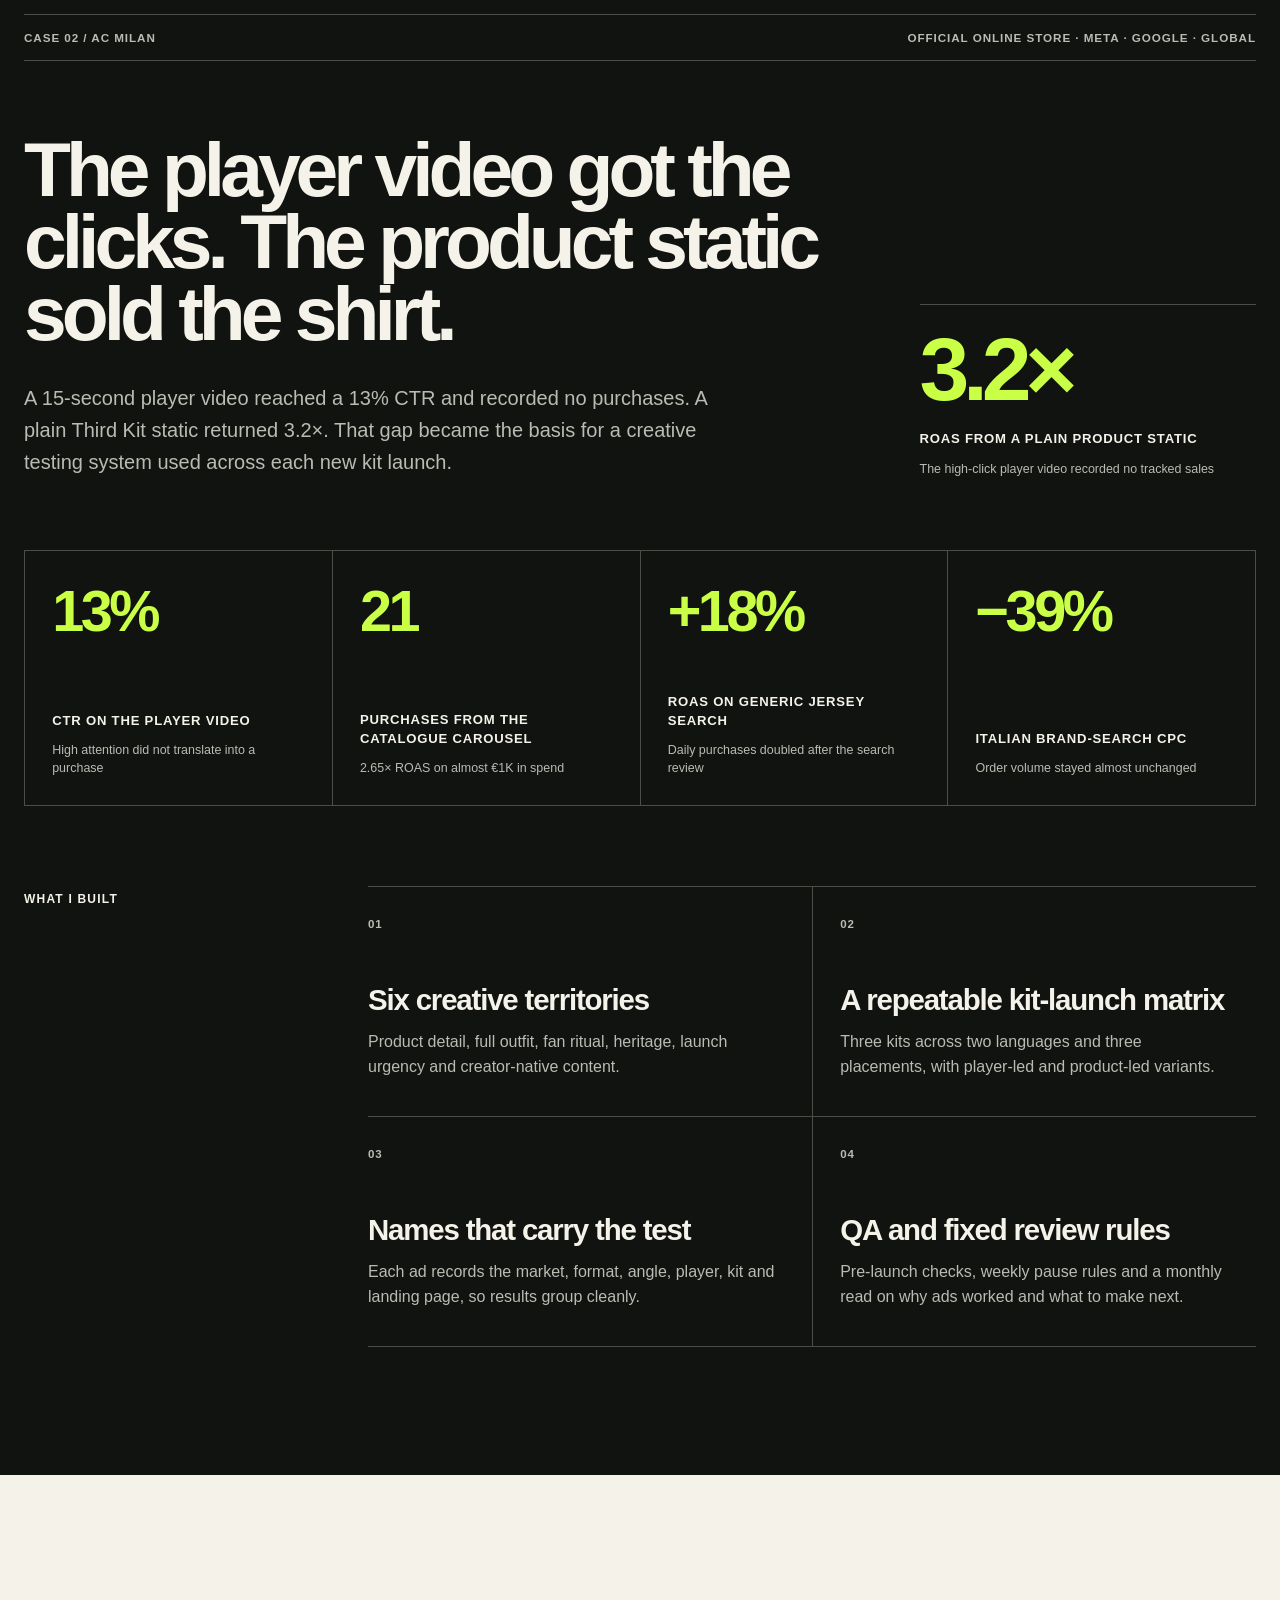
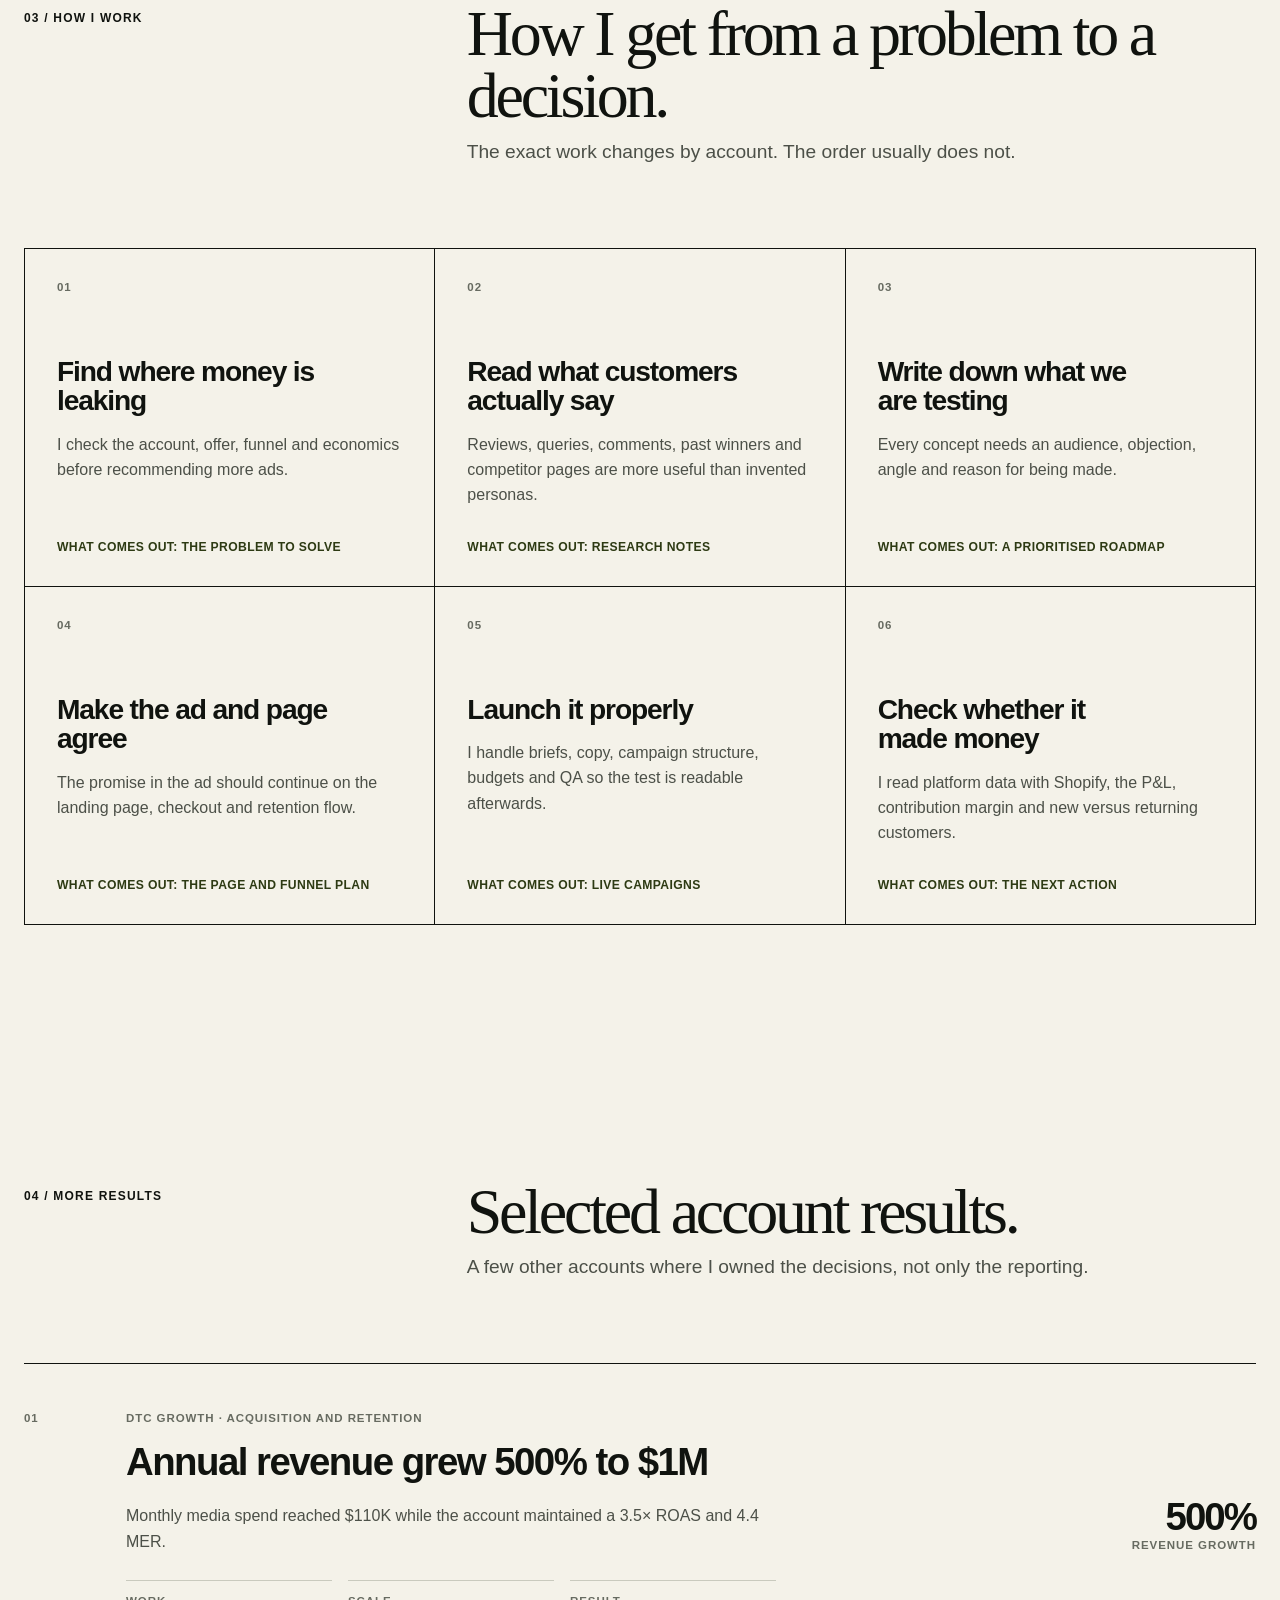
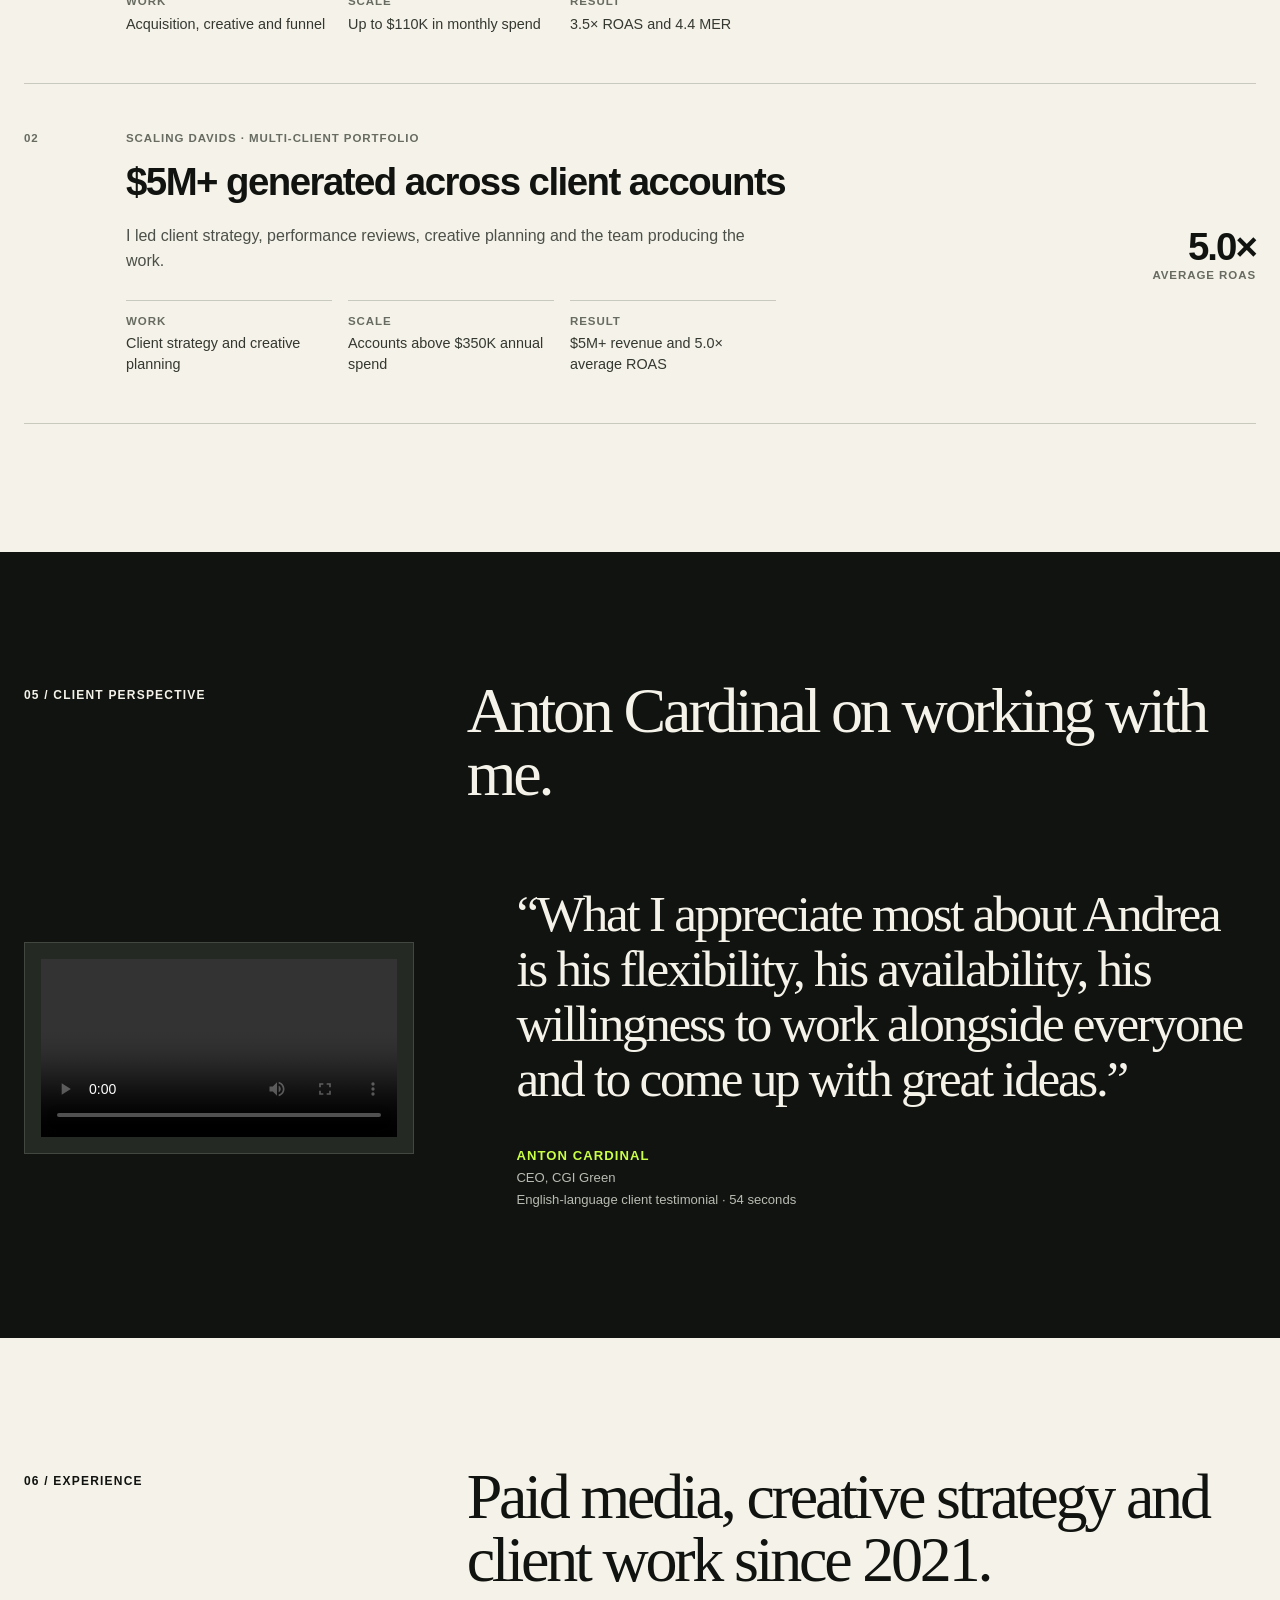
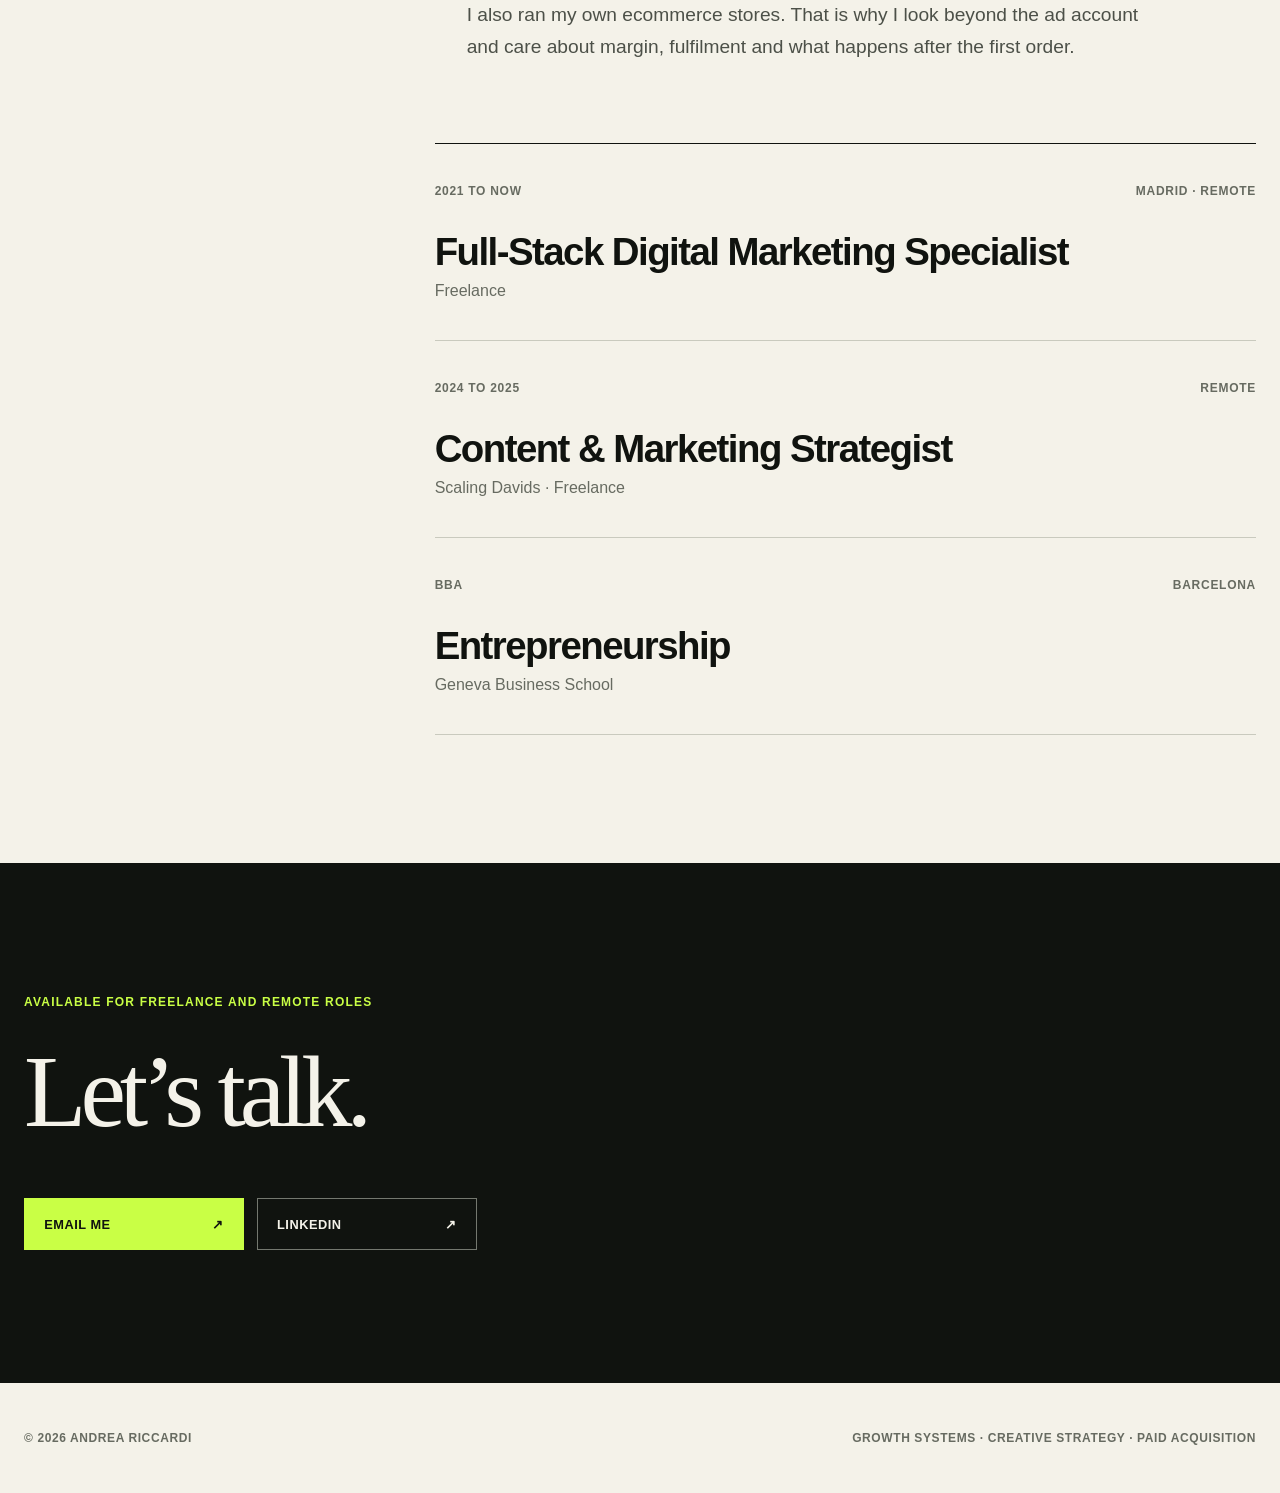
==== commit 9f448428: "Add AC Milan creative testing case" ====
--- a/index.html
+++ b/index.html
@@ -6,7 +6,7 @@
     <meta name="description" content="Andrea Riccardi works across customer research, creative strategy, paid media, landing pages and commercial reporting." />
     <meta name="theme-color" content="#10130f" />
     <title>Andrea Riccardi | Growth and Creative Strategy</title>
-    <link rel="stylesheet" href="styles.css" />
+    <link rel="stylesheet" href="styles.css?v=20261029-2" />
   </head>
   <body>
     <a class="skip-link" href="#main">Skip to content</a>
@@ -93,9 +93,49 @@
         </div>
       </section>
 
+      <section class="section featured-case featured-case--dark" id="ac-milan" aria-labelledby="ac-milan-title">
+        <div class="featured-case-label">
+          <span>Case 02 / AC Milan</span>
+          <span>Official online store · Meta · Google · Global</span>
+        </div>
+
+        <div class="featured-case-head">
+          <div>
+            <h2 id="ac-milan-title">The player video got the clicks. The product static sold the shirt.</h2>
+            <p>
+              A 15-second player video reached a 13% CTR and recorded no purchases.
+              A plain Third Kit static returned 3.2×. That gap became the basis for a
+              creative testing system used across each new kit launch.
+            </p>
+          </div>
+          <div class="featured-case-hero-metric">
+            <strong>3.2×</strong>
+            <span>ROAS from a plain product static</span>
+            <small>The high-click player video recorded no tracked sales</small>
+          </div>
+        </div>
+
+        <div class="featured-case-metrics" aria-label="AC Milan results">
+          <article><strong>13%</strong><span>CTR on the player video</span><small>High attention did not translate into a purchase</small></article>
+          <article><strong>21</strong><span>Purchases from the catalogue carousel</span><small>2.65× ROAS on almost €1K in spend</small></article>
+          <article><strong>+18%</strong><span>ROAS on generic jersey search</span><small>Daily purchases doubled after the search review</small></article>
+          <article><strong>−39%</strong><span>Italian brand-search CPC</span><small>Order volume stayed almost unchanged</small></article>
+        </div>
+
+        <div class="featured-case-system">
+          <p>What I built</p>
+          <div>
+            <article><span>01</span><h3>Six creative territories</h3><p>Product detail, full outfit, fan ritual, heritage, launch urgency and creator-native content.</p></article>
+            <article><span>02</span><h3>A repeatable kit-launch matrix</h3><p>Three kits across two languages and three placements, with player-led and product-led variants.</p></article>
+            <article><span>03</span><h3>Names that carry the test</h3><p>Each ad records the market, format, angle, player, kit and landing page, so results group cleanly.</p></article>
+            <article><span>04</span><h3>QA and fixed review rules</h3><p>Pre-launch checks, weekly pause rules and a monthly read on why ads worked and what to make next.</p></article>
+          </div>
+        </div>
+      </section>
+
       <section class="section operating-system" id="system" aria-labelledby="system-title">
         <div class="section-heading">
-          <p>02 / How I work</p>
+          <p>03 / How I work</p>
           <div>
             <h2 id="system-title">How I get from a problem to a decision.</h2>
             <p class="section-intro">The exact work changes by account. The order usually does not.</p>
@@ -114,7 +154,7 @@
 
       <section class="section" id="selected-results" aria-labelledby="work-title">
         <div class="section-heading">
-          <p>03 / More results</p>
+          <p>04 / More results</p>
           <div>
             <h2 id="work-title">Selected account results.</h2>
             <p class="section-intro">A few other accounts where I owned the decisions, not only the reporting.</p>
@@ -124,17 +164,6 @@
         <div class="case-list">
           <article class="case">
             <div class="case-number">01</div>
-            <div class="case-body">
-              <p class="case-label">AC Milan · Google Ads</p>
-              <h3>8.0× ROAS on Google Ads</h3>
-              <p>I managed the search structure, query analysis, bids, budgets and ongoing optimisation.</p>
-              <dl class="case-facts"><div><dt>Work</dt><dd>Paid search</dd></div><div><dt>Owned</dt><dd>Structure, bids, budgets and priorities</dd></div><div><dt>Result</dt><dd>8.0× Google Ads ROAS</dd></div></dl>
-            </div>
-            <div class="case-result"><strong>8.0×</strong><span>ROAS</span></div>
-          </article>
-
-          <article class="case">
-            <div class="case-number">02</div>
             <div class="case-body">
               <p class="case-label">DTC growth · Acquisition and retention</p>
               <h3>Annual revenue grew 500% to $1M</h3>
@@ -145,7 +174,7 @@
           </article>
 
           <article class="case">
-            <div class="case-number">03</div>
+            <div class="case-number">02</div>
             <div class="case-body">
               <p class="case-label">Scaling Davids · Multi-client portfolio</p>
               <h3>$5M+ generated across client accounts</h3>
@@ -158,7 +187,7 @@
       </section>
 
       <section class="section testimonial" id="testimonial" aria-labelledby="testimonial-title">
-        <div class="section-heading"><p>04 / Client perspective</p><h2 id="testimonial-title">Anton Cardinal on working with me.</h2></div>
+        <div class="section-heading"><p>05 / Client perspective</p><h2 id="testimonial-title">Anton Cardinal on working with me.</h2></div>
         <div class="testimonial-grid">
           <div class="testimonial-video"><video controls preload="metadata" playsinline><source src="assets/testimonial/cgi-green-testimonial-clean.mp4" type="video/mp4" />Your browser does not support embedded video.</video></div>
           <figure>
@@ -170,7 +199,7 @@
 
       <section class="section collaboration" id="about" aria-labelledby="about-title">
         <div class="section-heading">
-          <p>05 / Experience</p>
+          <p>06 / Experience</p>
           <div>
             <h2 id="about-title">Paid media, creative strategy and client work since 2021.</h2>
             <p class="section-intro">I also ran my own ecommerce stores. That is why I look beyond the ad account and care about margin, fulfilment and what happens after the first order.</p>
--- a/styles.css
+++ b/styles.css
@@ -460,6 +460,41 @@
   line-height: 1.55;
 }
 
+.featured-case--dark {
+  width: 100%;
+  max-width: none;
+  padding-inline: max(24px, calc((100vw - var(--max)) / 2));
+  background: var(--ink);
+  color: var(--paper);
+}
+
+.featured-case--dark .featured-case-label,
+.featured-case--dark .featured-case-hero-metric,
+.featured-case--dark .featured-case-metrics,
+.featured-case--dark .featured-case-metrics article,
+.featured-case--dark .featured-case-system > div {
+  border-color: #4a4e46;
+}
+
+.featured-case--dark .featured-case-label,
+.featured-case--dark .featured-case-head > div:first-child > p,
+.featured-case--dark .featured-case-hero-metric small,
+.featured-case--dark .featured-case-metrics small,
+.featured-case--dark .featured-case-system article > span,
+.featured-case--dark .featured-case-system article p {
+  color: #b8bcb2;
+}
+
+.featured-case--dark .featured-case-hero-metric strong,
+.featured-case--dark .featured-case-metrics strong {
+  color: var(--accent);
+}
+
+.featured-case--dark .featured-case-system article,
+.featured-case--dark .featured-case-system article:nth-child(even) {
+  border-color: #4a4e46;
+}
+
 .system-steps {
   display: grid;
   grid-template-columns: repeat(3, minmax(0, 1fr));
@@ -1081,6 +1116,11 @@
     padding-inline: 16px;
   }
 
+  .featured-case--dark {
+    width: 100%;
+    padding-inline: 16px;
+  }
+
   .profile {
     padding-bottom: 0;
   }
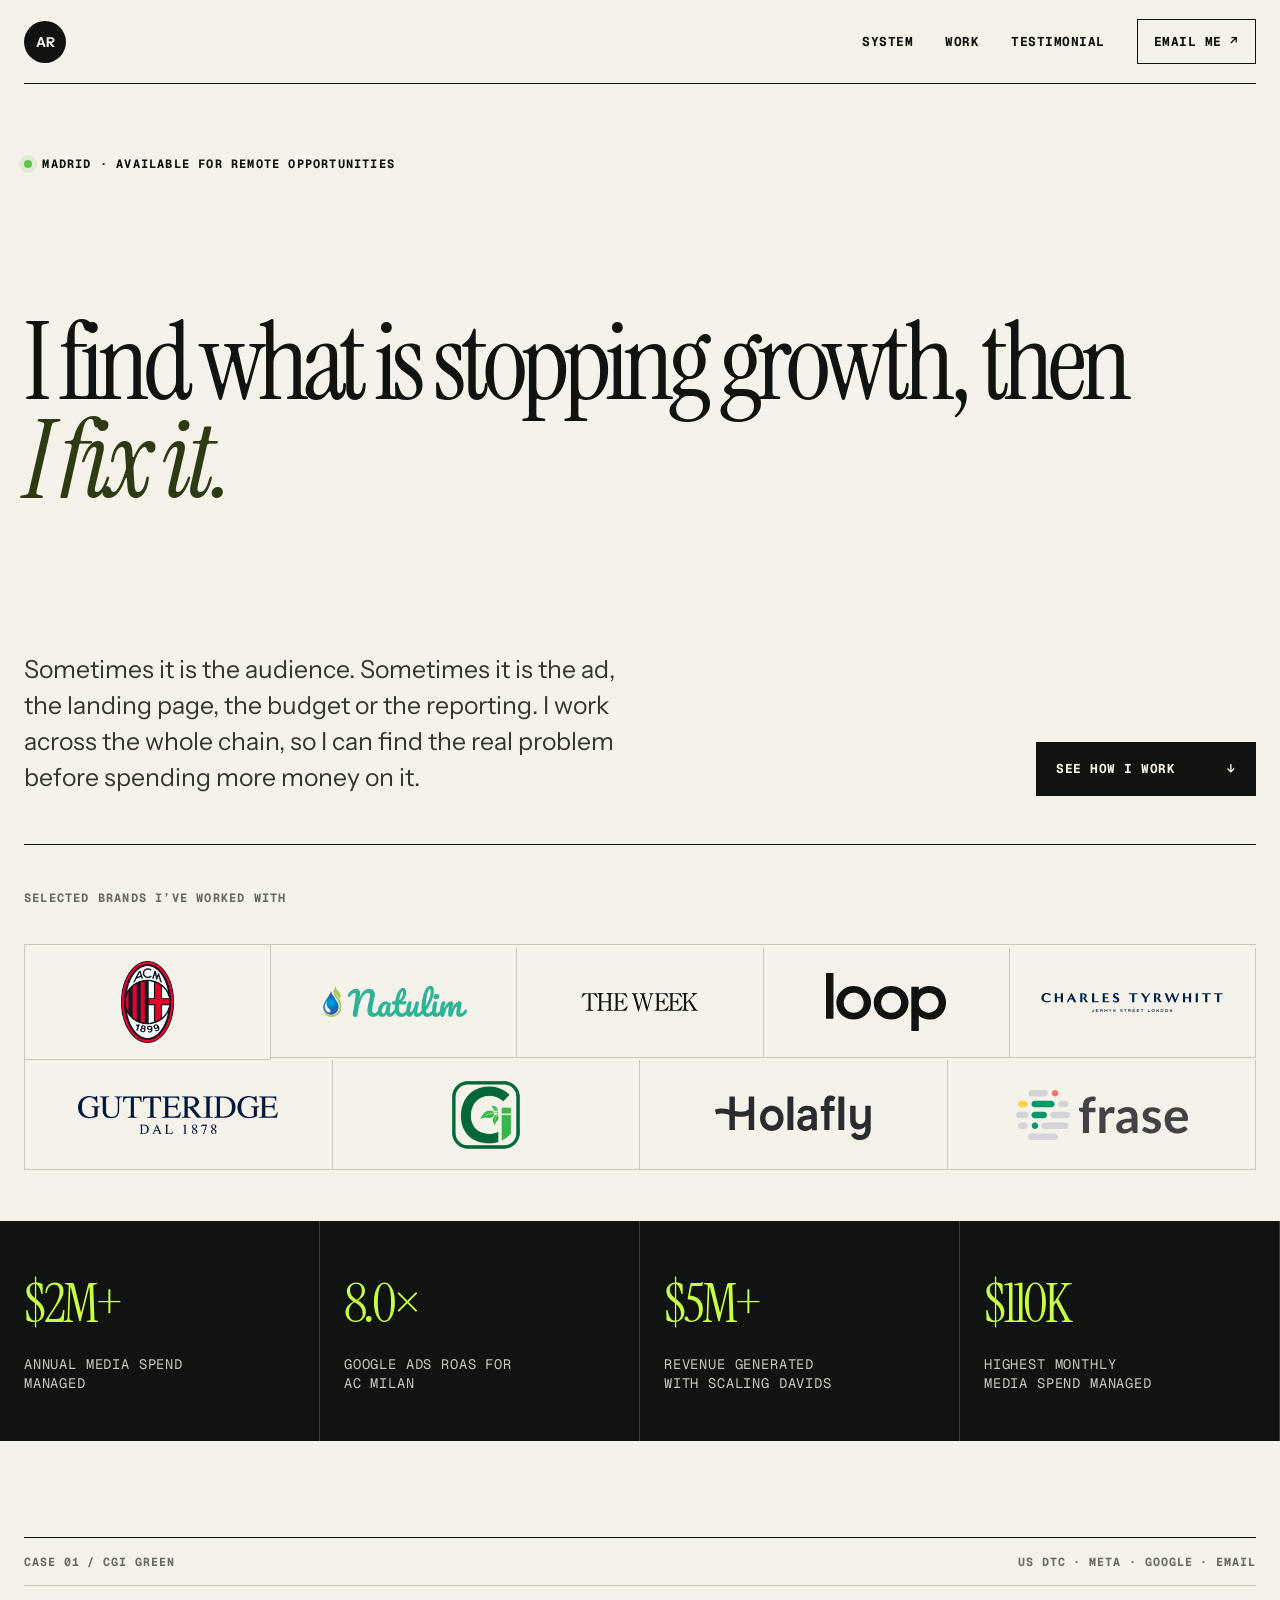
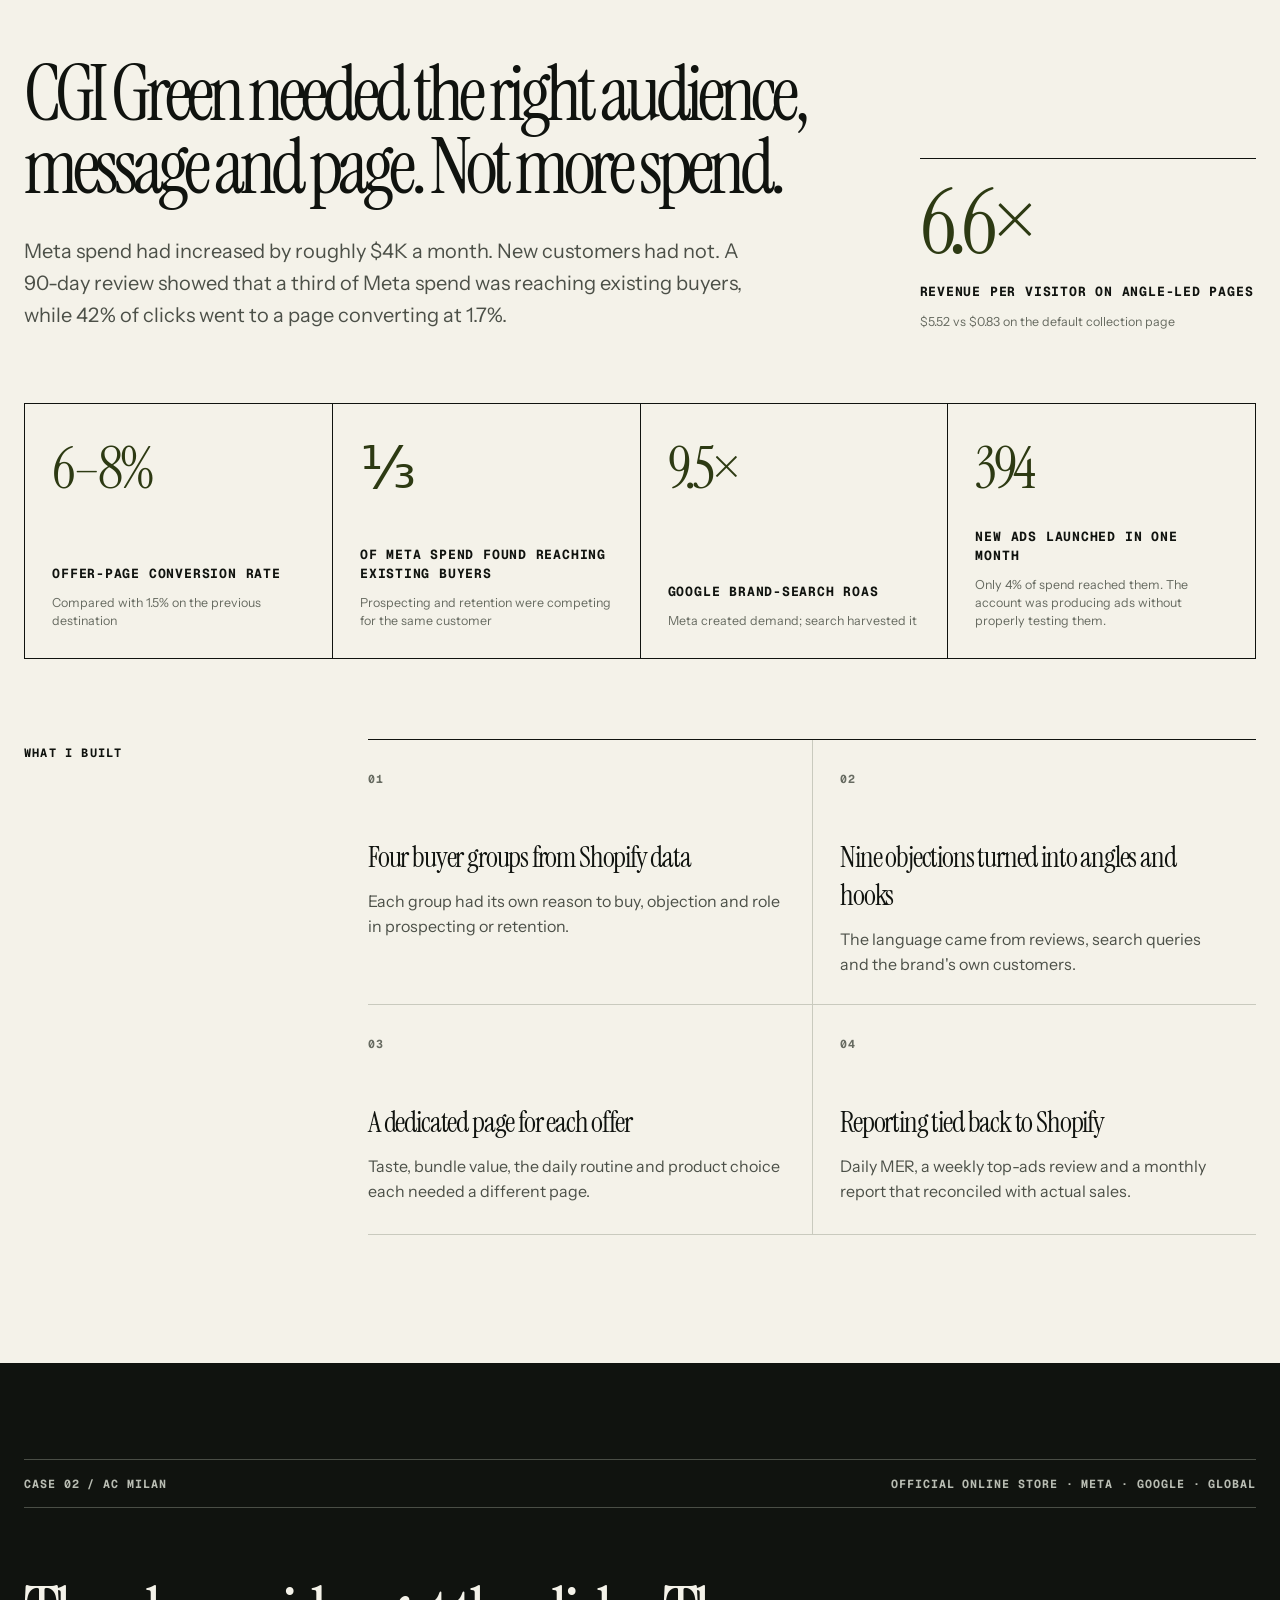
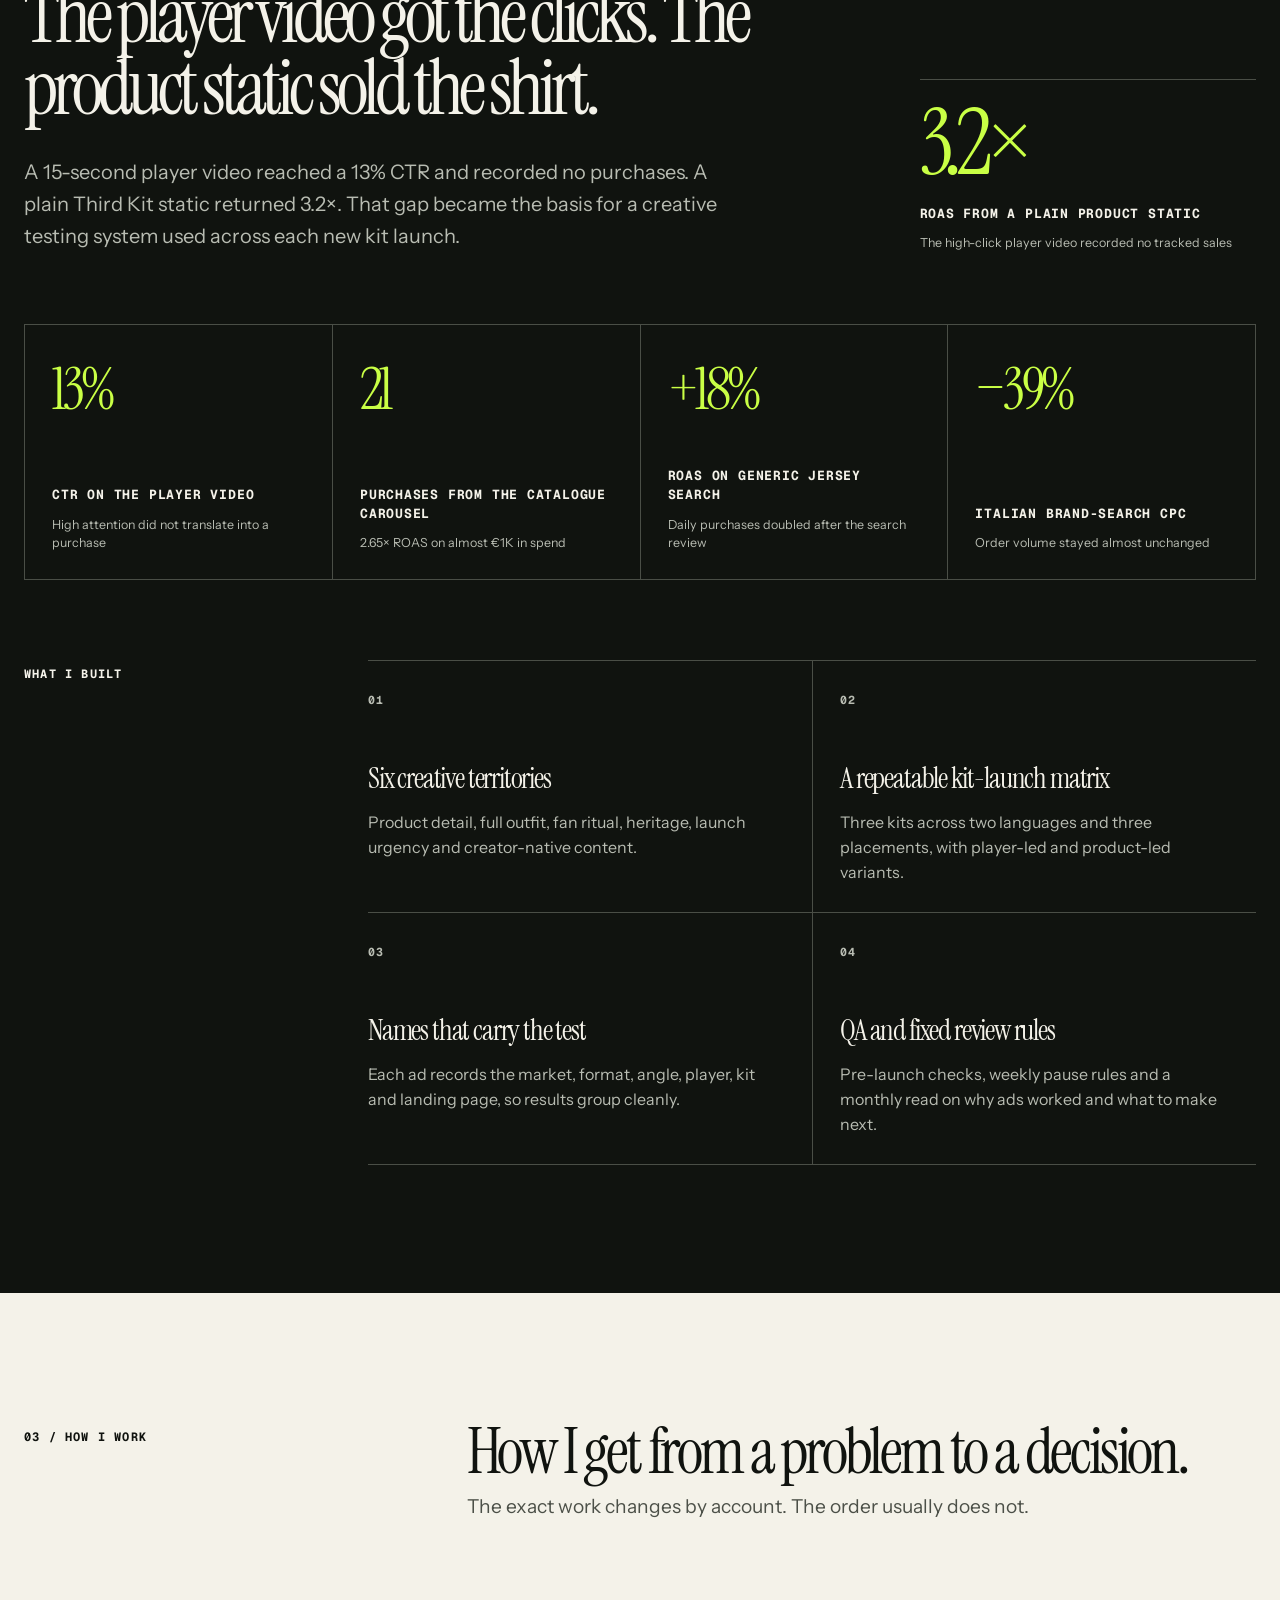
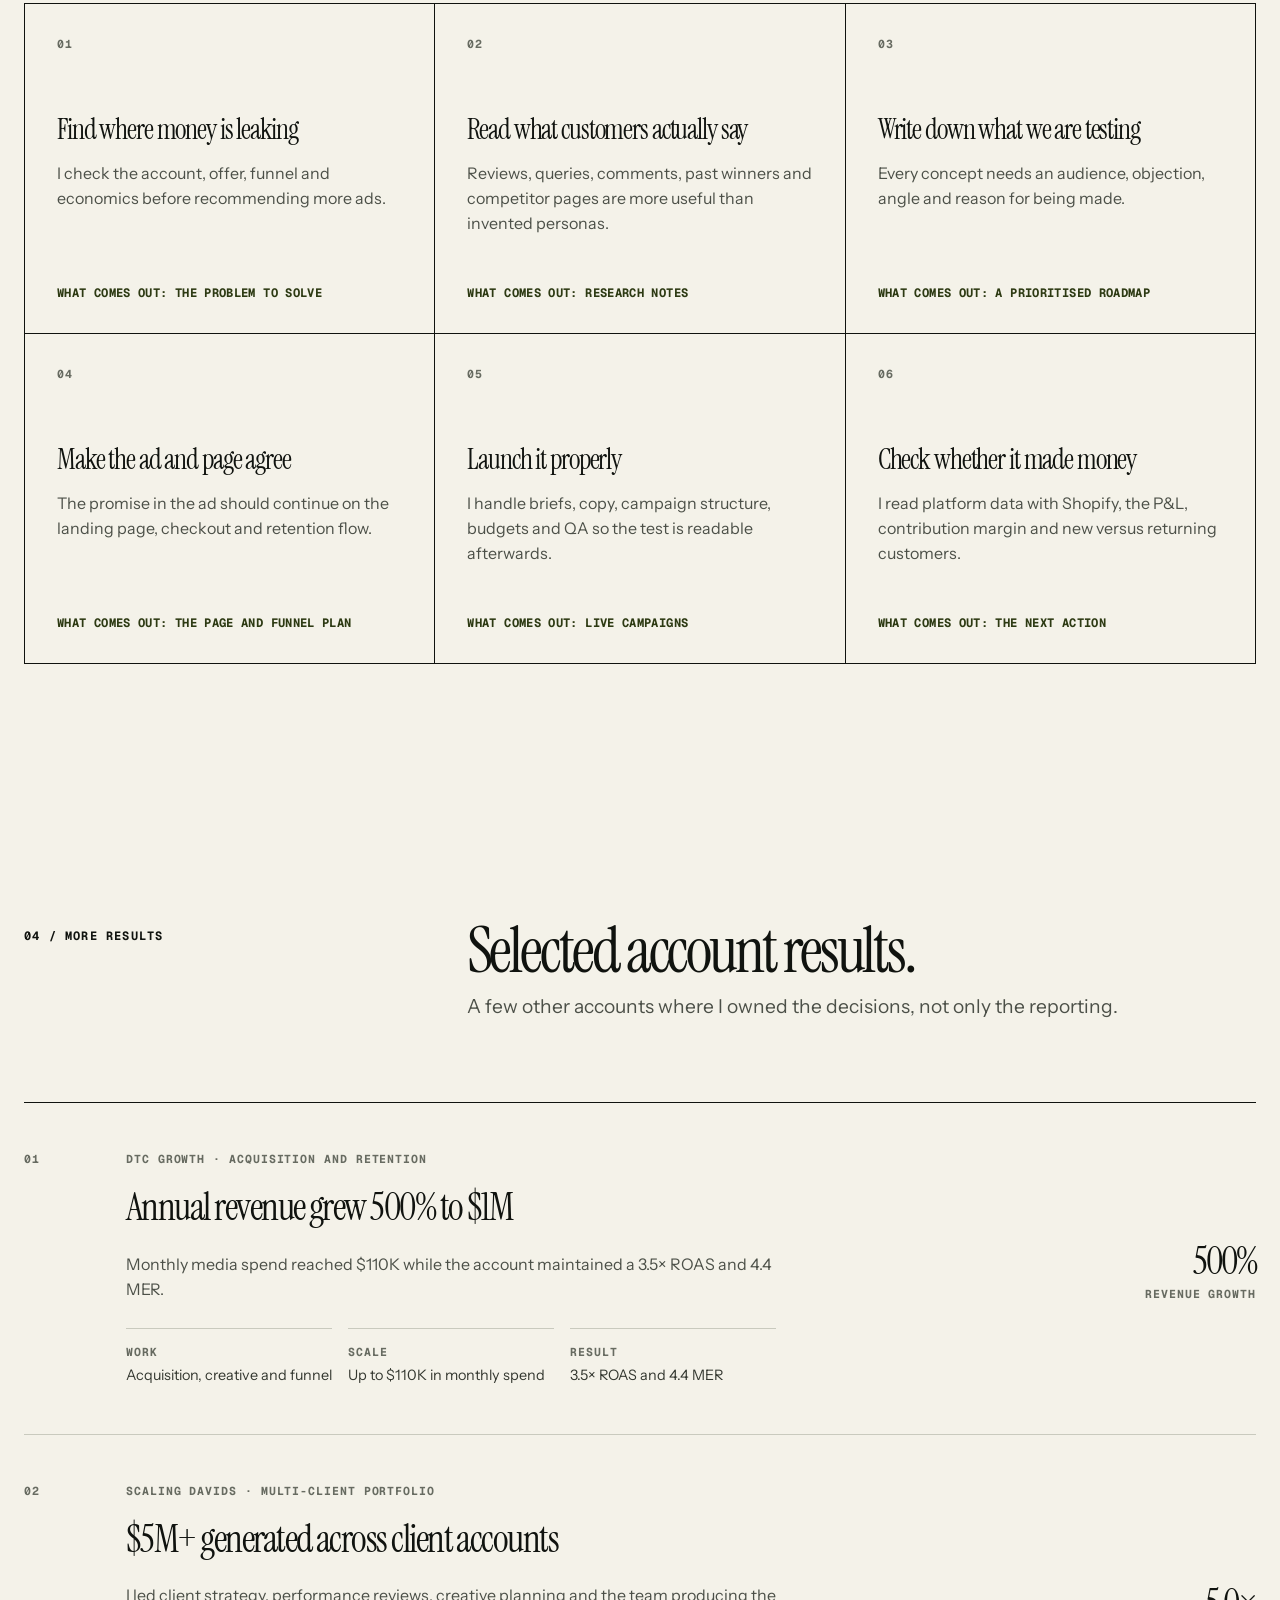
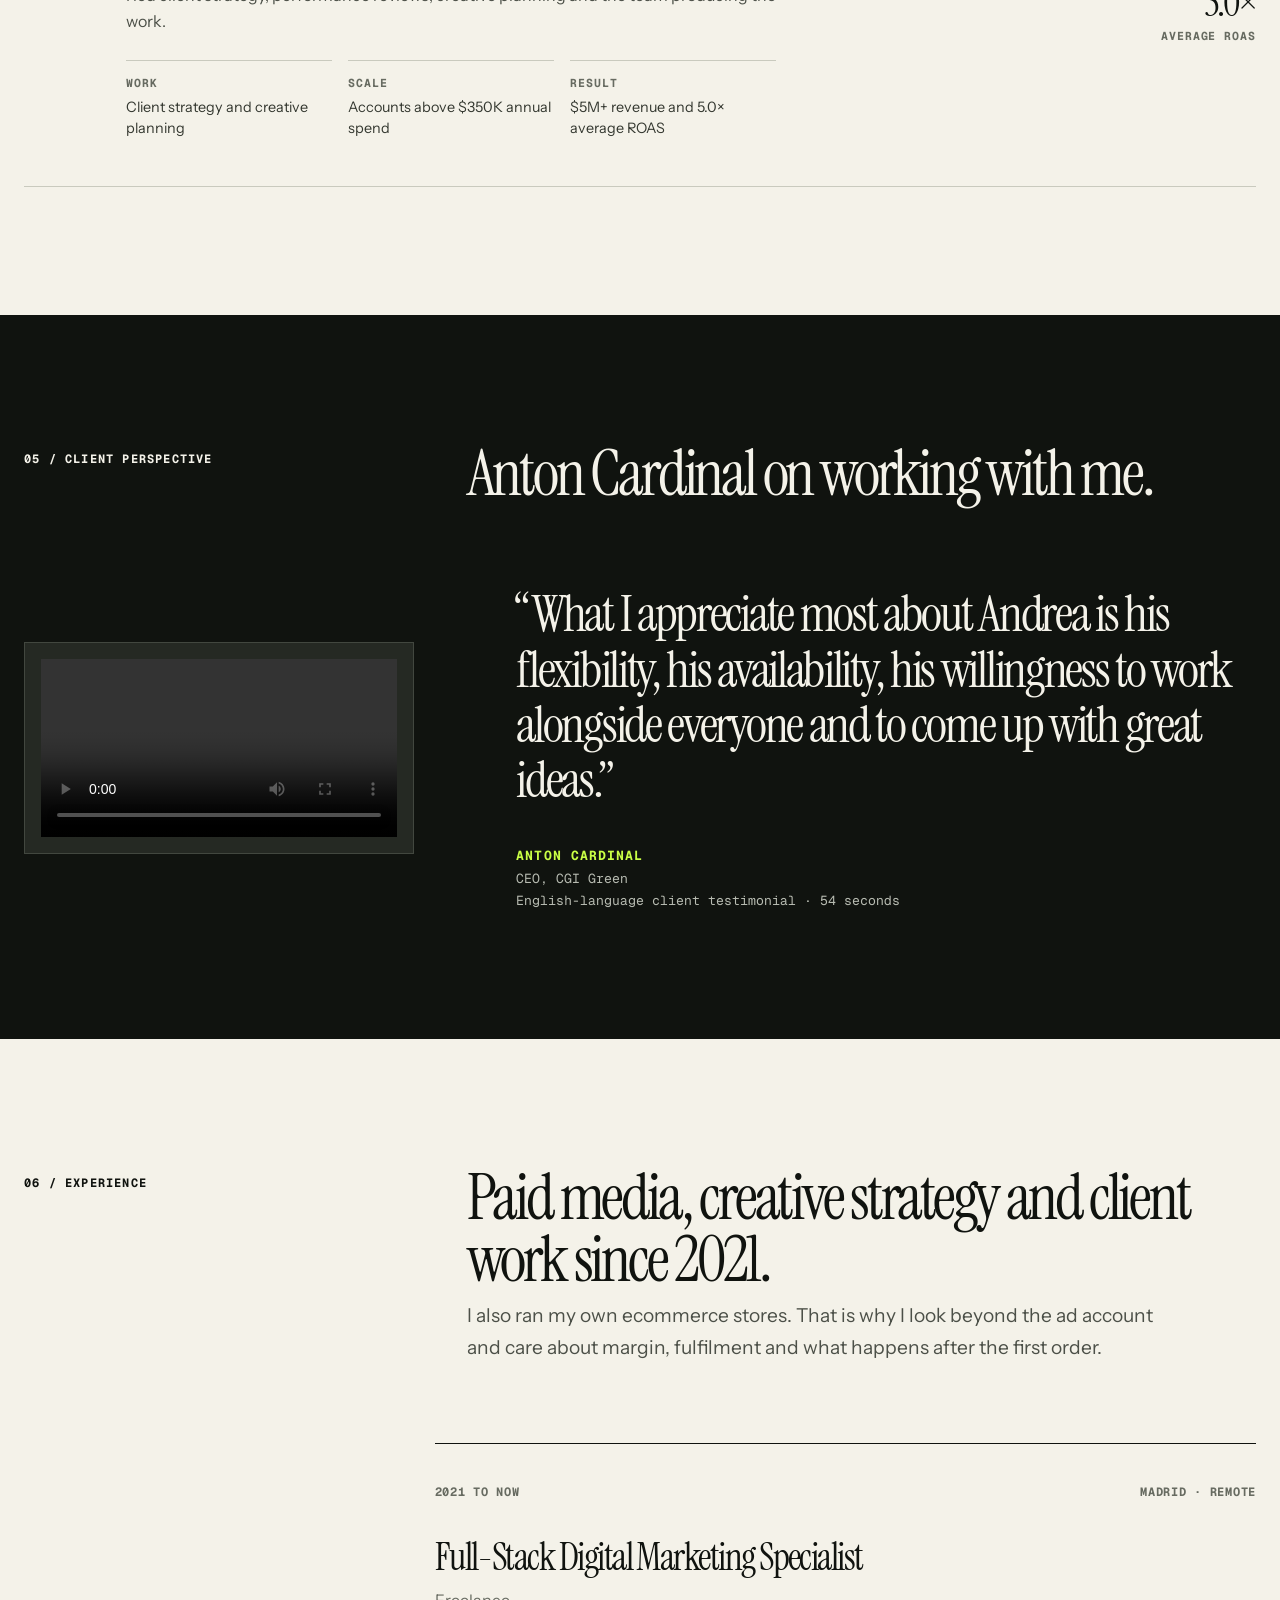
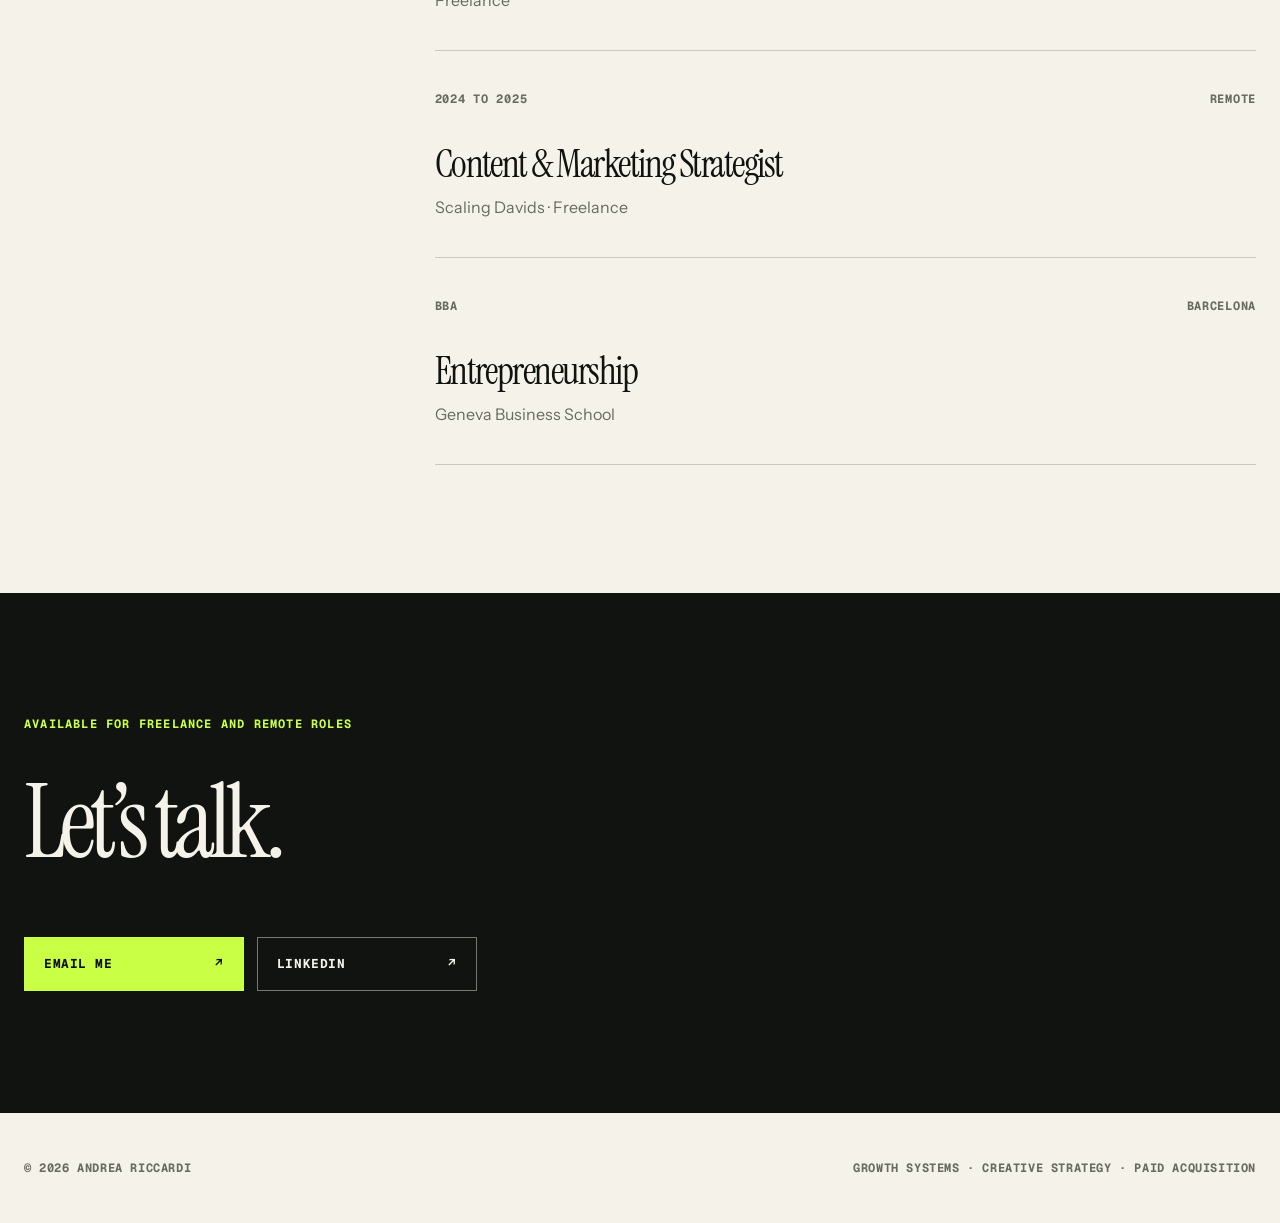
==== commit 4ffe644a: "Apply Instrument and Geist font system" ====
--- a/index.html
+++ b/index.html
@@ -6,7 +6,10 @@
     <meta name="description" content="Andrea Riccardi works across customer research, creative strategy, paid media, landing pages and commercial reporting." />
     <meta name="theme-color" content="#10130f" />
     <title>Andrea Riccardi | Growth and Creative Strategy</title>
-    <link rel="stylesheet" href="styles.css?v=20261029-2" />
+    <link rel="preconnect" href="https://fonts.googleapis.com" />
+    <link rel="preconnect" href="https://fonts.gstatic.com" crossorigin />
+    <link href="https://fonts.googleapis.com/css2?family=Geist+Mono:wght@300;400;500;600;700&amp;family=Instrument+Sans:ital,wght@0,400..700;1,400..700&amp;family=Instrument+Serif:ital@0;1&amp;display=swap" rel="stylesheet" />
+    <link rel="stylesheet" href="styles.css?v=20261029-3" />
   </head>
   <body>
     <a class="skip-link" href="#main">Skip to content</a>
--- a/styles.css
+++ b/styles.css
@@ -6,6 +6,9 @@
   --accent: #c9ff45;
   --accent-dark: #2d3a13;
   --max: 1240px;
+  --font-serif: "Instrument Serif", Georgia, serif;
+  --font-sans: "Instrument Sans", -apple-system, BlinkMacSystemFont, "Segoe UI", sans-serif;
+  --font-mono: "Geist Mono", "JetBrains Mono", monospace;
 }
 
 * {
@@ -20,7 +23,7 @@
   margin: 0;
   background: var(--paper);
   color: var(--ink);
-  font-family: Arial, Helvetica, sans-serif;
+  font-family: var(--font-sans);
   -webkit-font-smoothing: antialiased;
 }
 
@@ -134,13 +137,14 @@
   margin: 3rem 0;
   font-size: clamp(3.8rem, 8.5vw, 8.1rem);
   line-height: 0.9;
-  letter-spacing: -0.07em;
-  font-weight: 800;
+  font-family: var(--font-serif);
+  letter-spacing: -0.055em;
+  font-weight: 400;
 }
 
 h1 em {
   color: var(--accent-dark);
-  font-family: Georgia, "Times New Roman", serif;
+  font-family: var(--font-serif);
   font-weight: 400;
 }
 
@@ -292,7 +296,7 @@
 .section-heading h2 {
   max-width: 780px;
   margin: 0;
-  font-family: Georgia, "Times New Roman", serif;
+  font-family: var(--font-serif);
   font-size: clamp(2.7rem, 5vw, 5.2rem);
   font-weight: 400;
   letter-spacing: -0.05em;
@@ -781,7 +785,7 @@
 
 .testimonial blockquote {
   margin: 0;
-  font-family: Georgia, "Times New Roman", serif;
+  font-family: var(--font-serif);
   font-size: clamp(2rem, 4vw, 4.3rem);
   line-height: 1.08;
   letter-spacing: -0.045em;
@@ -878,7 +882,7 @@
 
 .contact h2 {
   margin: 0 0 3rem;
-  font-family: Georgia, "Times New Roman", serif;
+  font-family: var(--font-serif);
   font-size: clamp(3.5rem, 8vw, 8rem);
   font-weight: 400;
   letter-spacing: -0.06em;
@@ -927,6 +931,56 @@
   text-transform: uppercase;
 }
 
+/* Editorial type system: statements, explanation, evidence. */
+.featured-case-head h2,
+.featured-case-system h3,
+.system-steps h3,
+.systems-grid h3,
+.case h3,
+.timeline h3,
+.profile-grid strong {
+  font-family: var(--font-serif);
+  font-weight: 400;
+}
+
+.proof strong,
+.featured-case-hero-metric strong,
+.featured-case-metrics strong,
+.case-result strong {
+  font-family: var(--font-serif);
+  font-weight: 400;
+}
+
+nav a,
+.header-cta,
+.eyebrow,
+.section-heading > p,
+.logo-cloud > p,
+.contact > p,
+.button,
+.proof span,
+.featured-case-label,
+.featured-case-hero-metric span,
+.featured-case-metrics span,
+.featured-case-system > p,
+.featured-case-system article > span,
+.system-steps li > span,
+.systems-grid article > span,
+.working-principles strong,
+.system-steps small,
+.case-number,
+.case-label,
+.case-result span,
+.case li,
+.capability-grid article > span,
+.profile-grid article > span,
+.case-facts dt,
+.timeline article > div,
+.testimonial figcaption,
+footer {
+  font-family: var(--font-mono);
+}
+
 @media (min-width: 801px) and (max-width: 1180px) {
   .logo-row {
     grid-template-columns: repeat(3, minmax(0, 1fr));
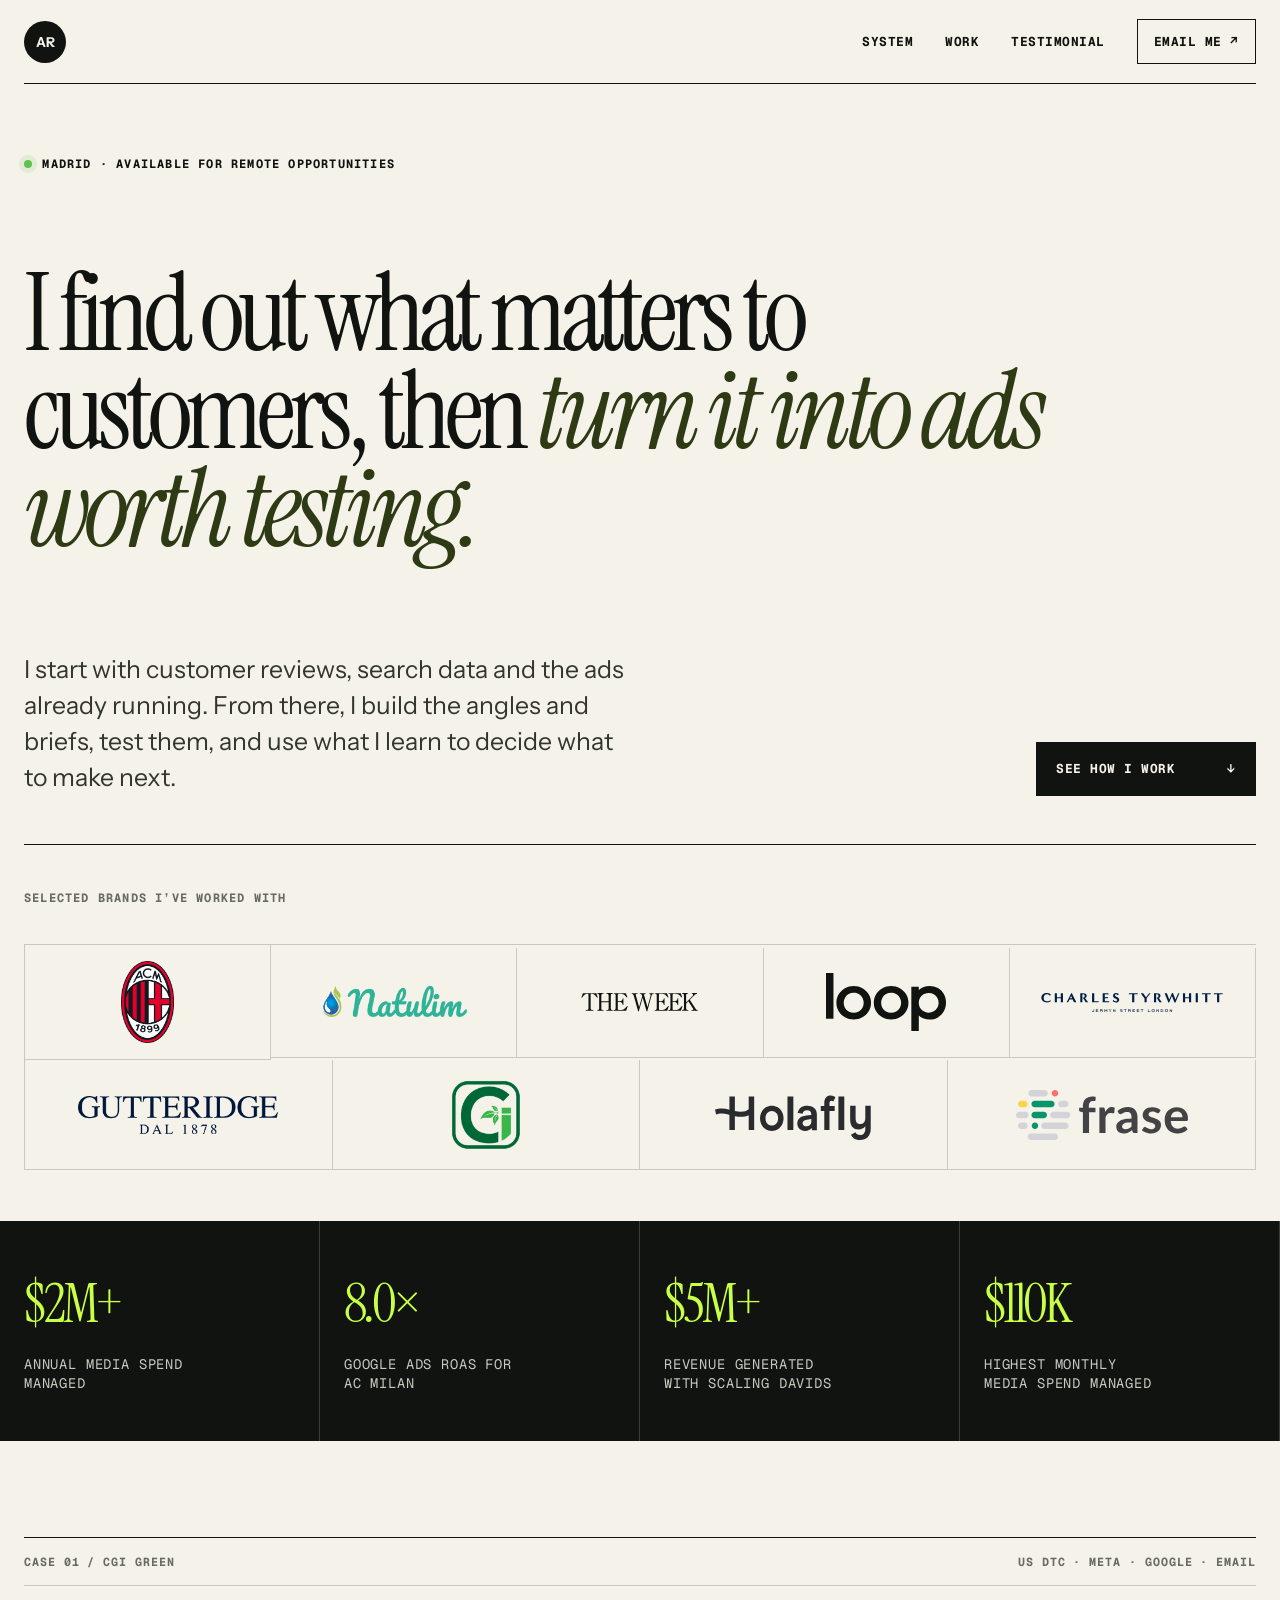
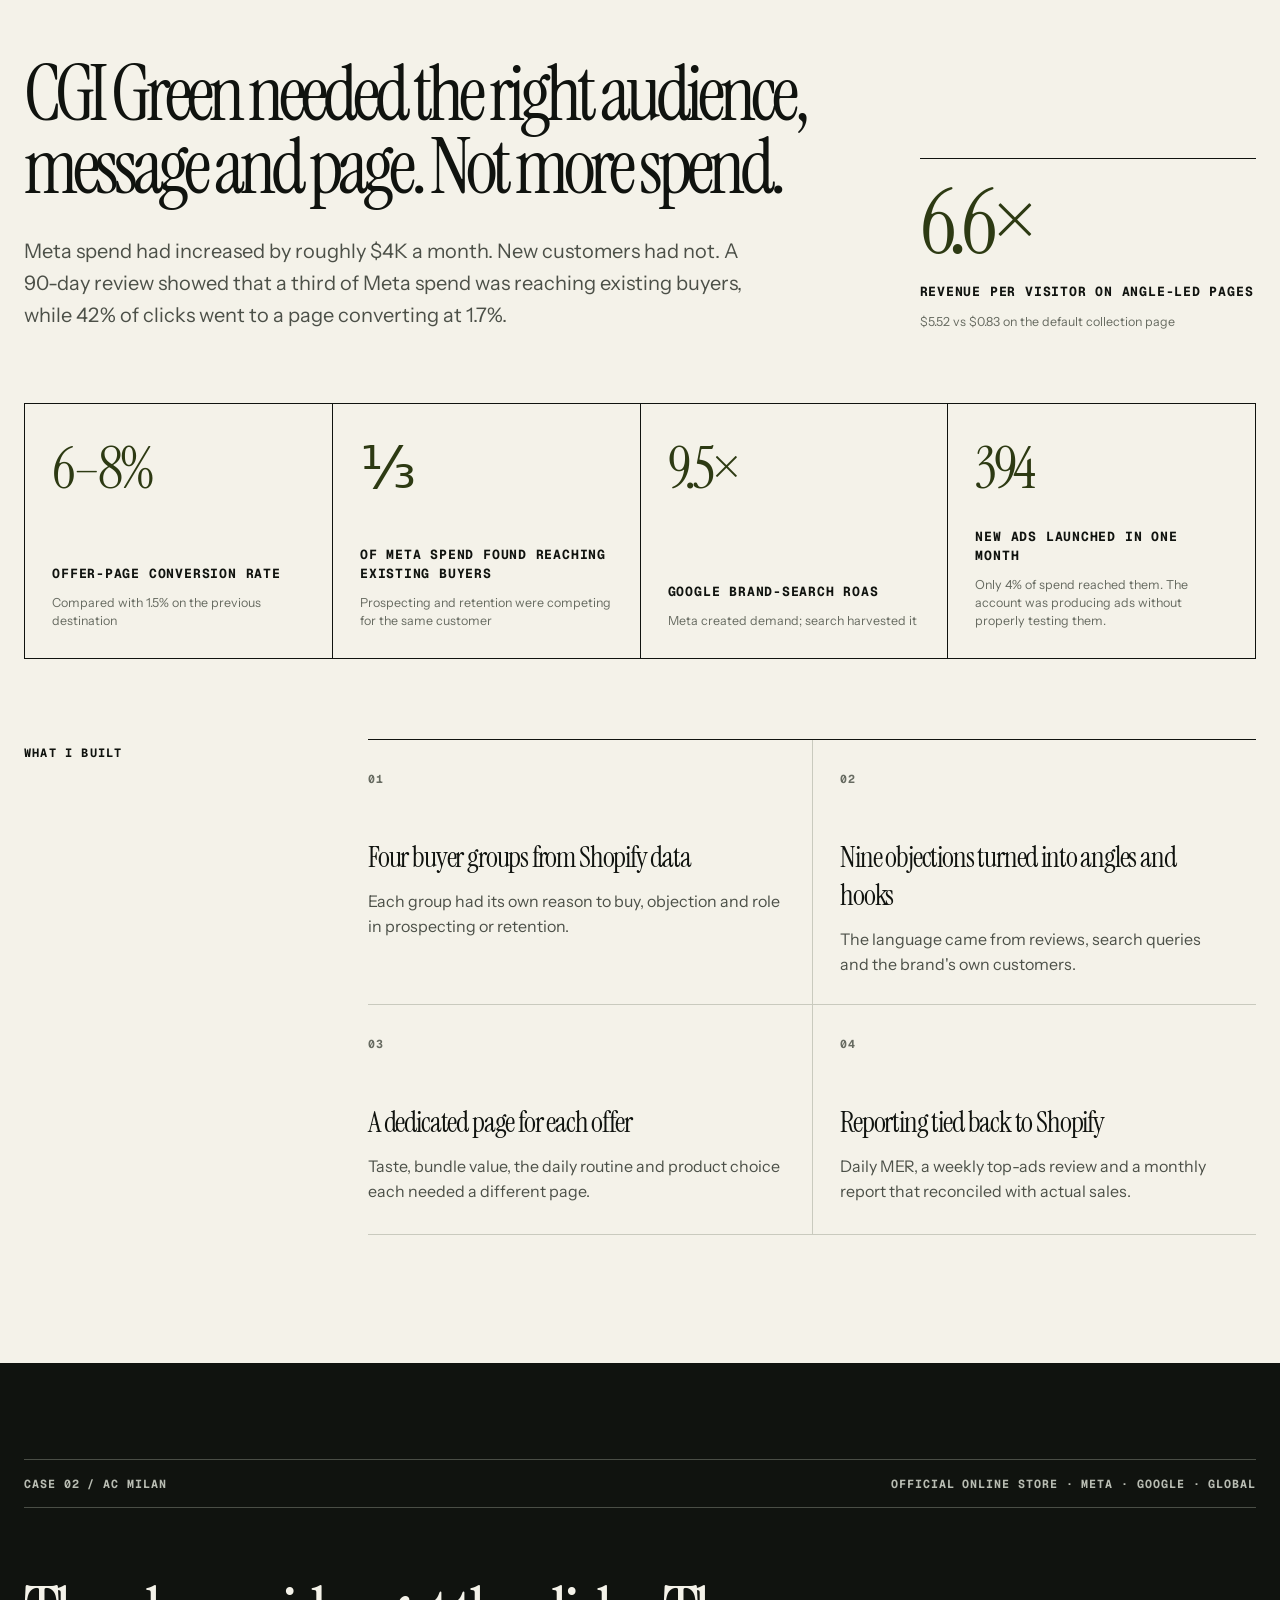
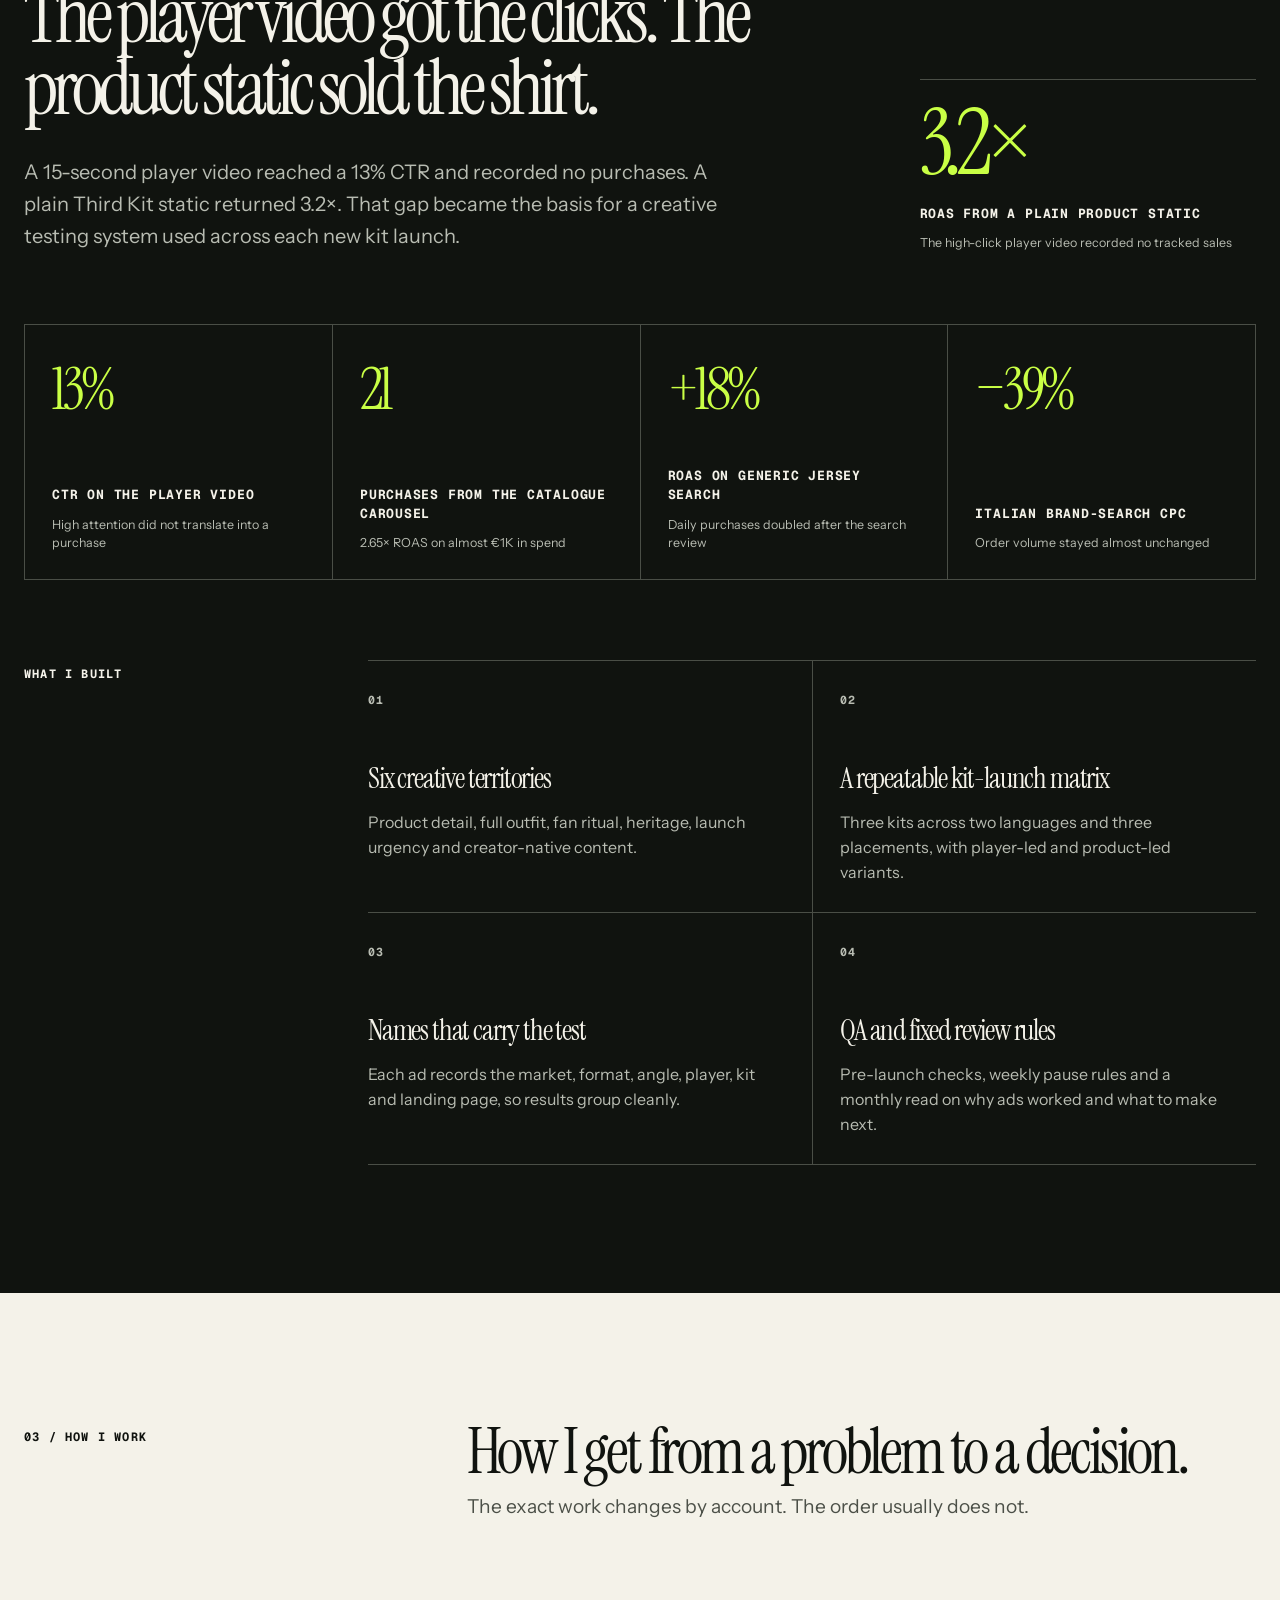
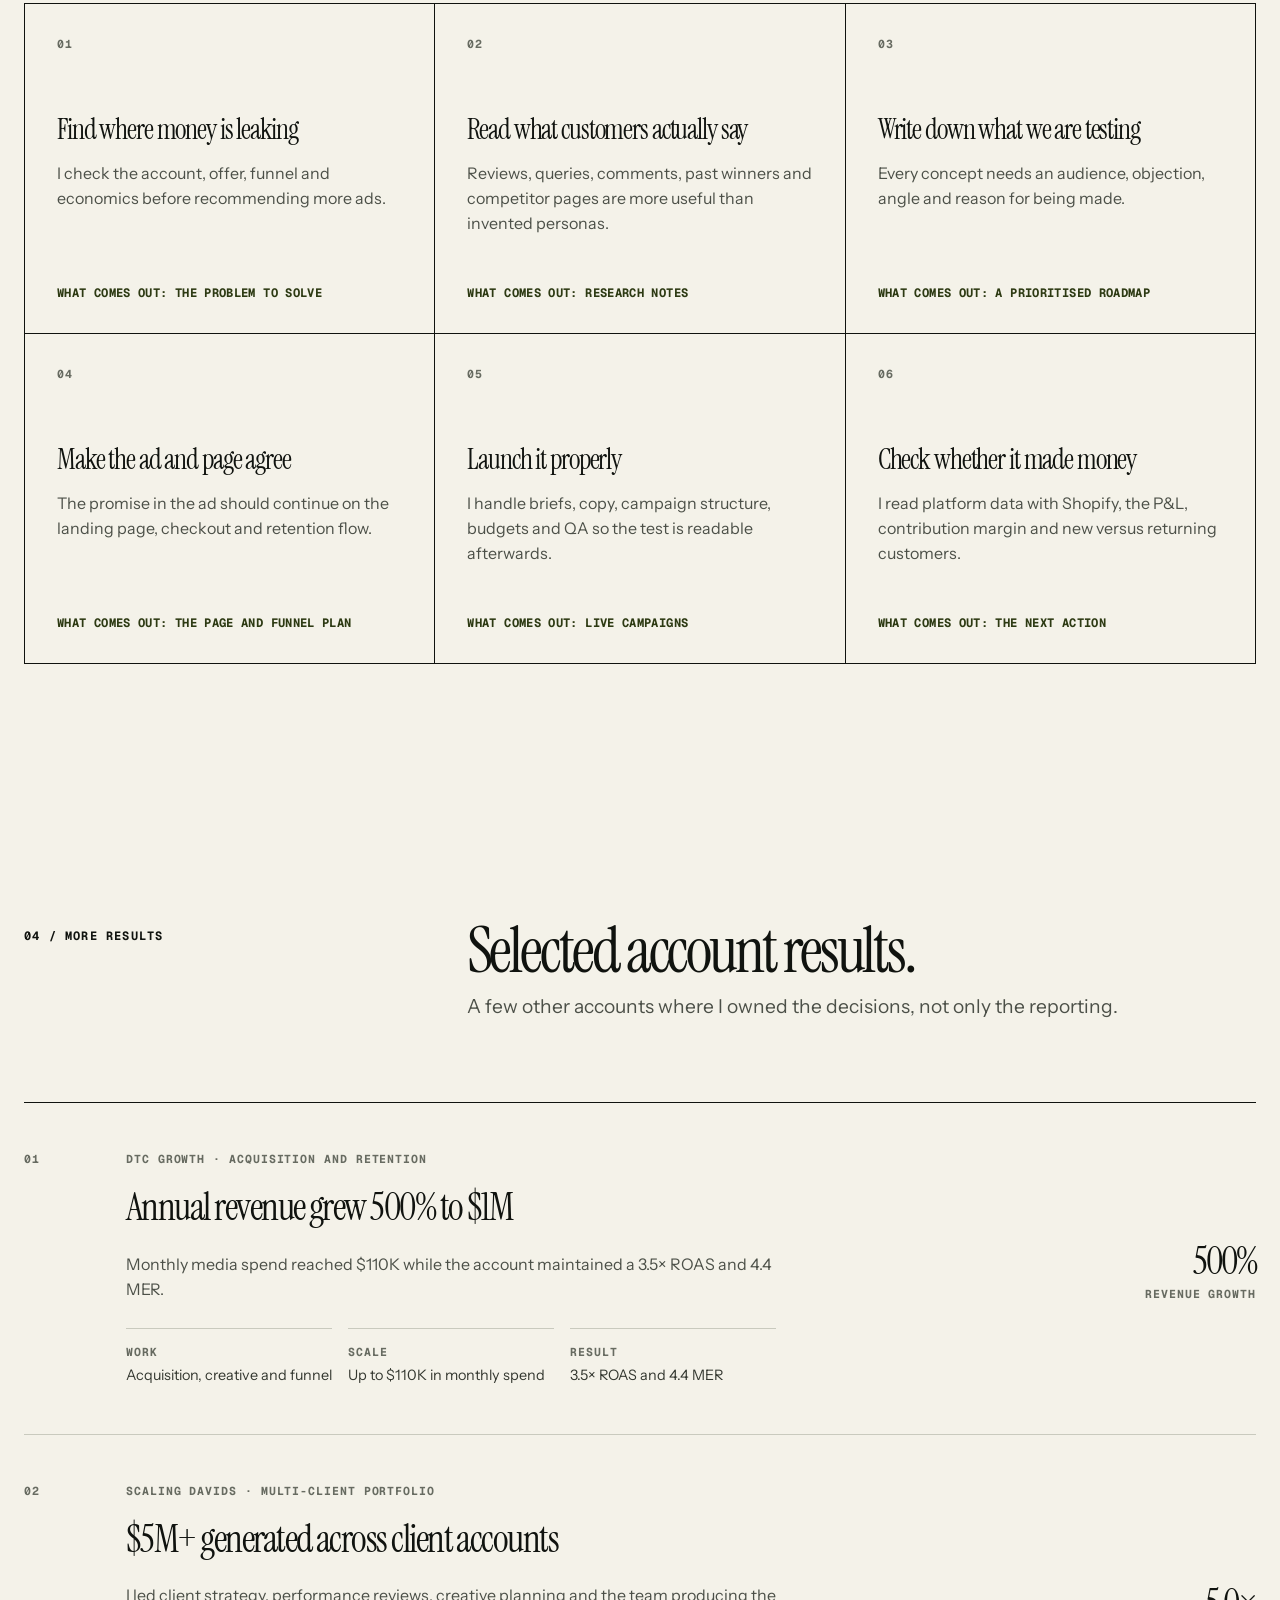
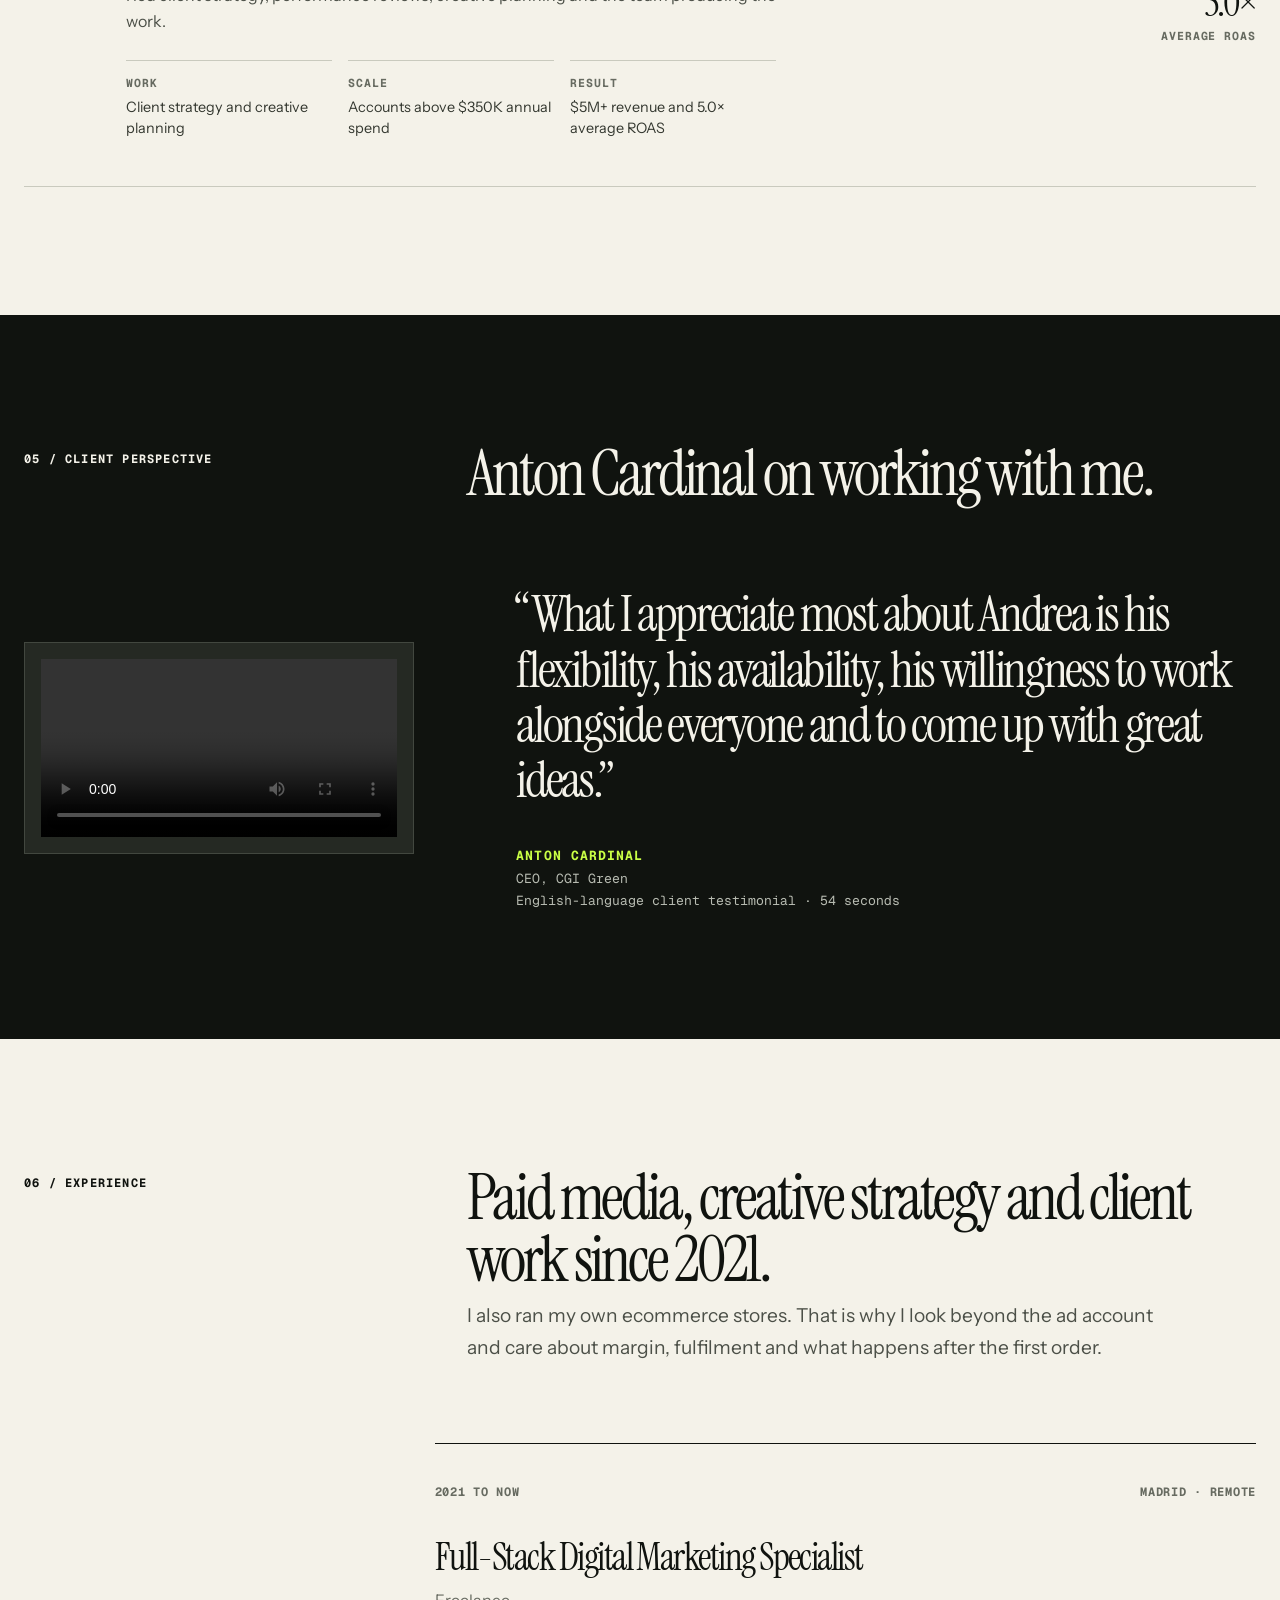
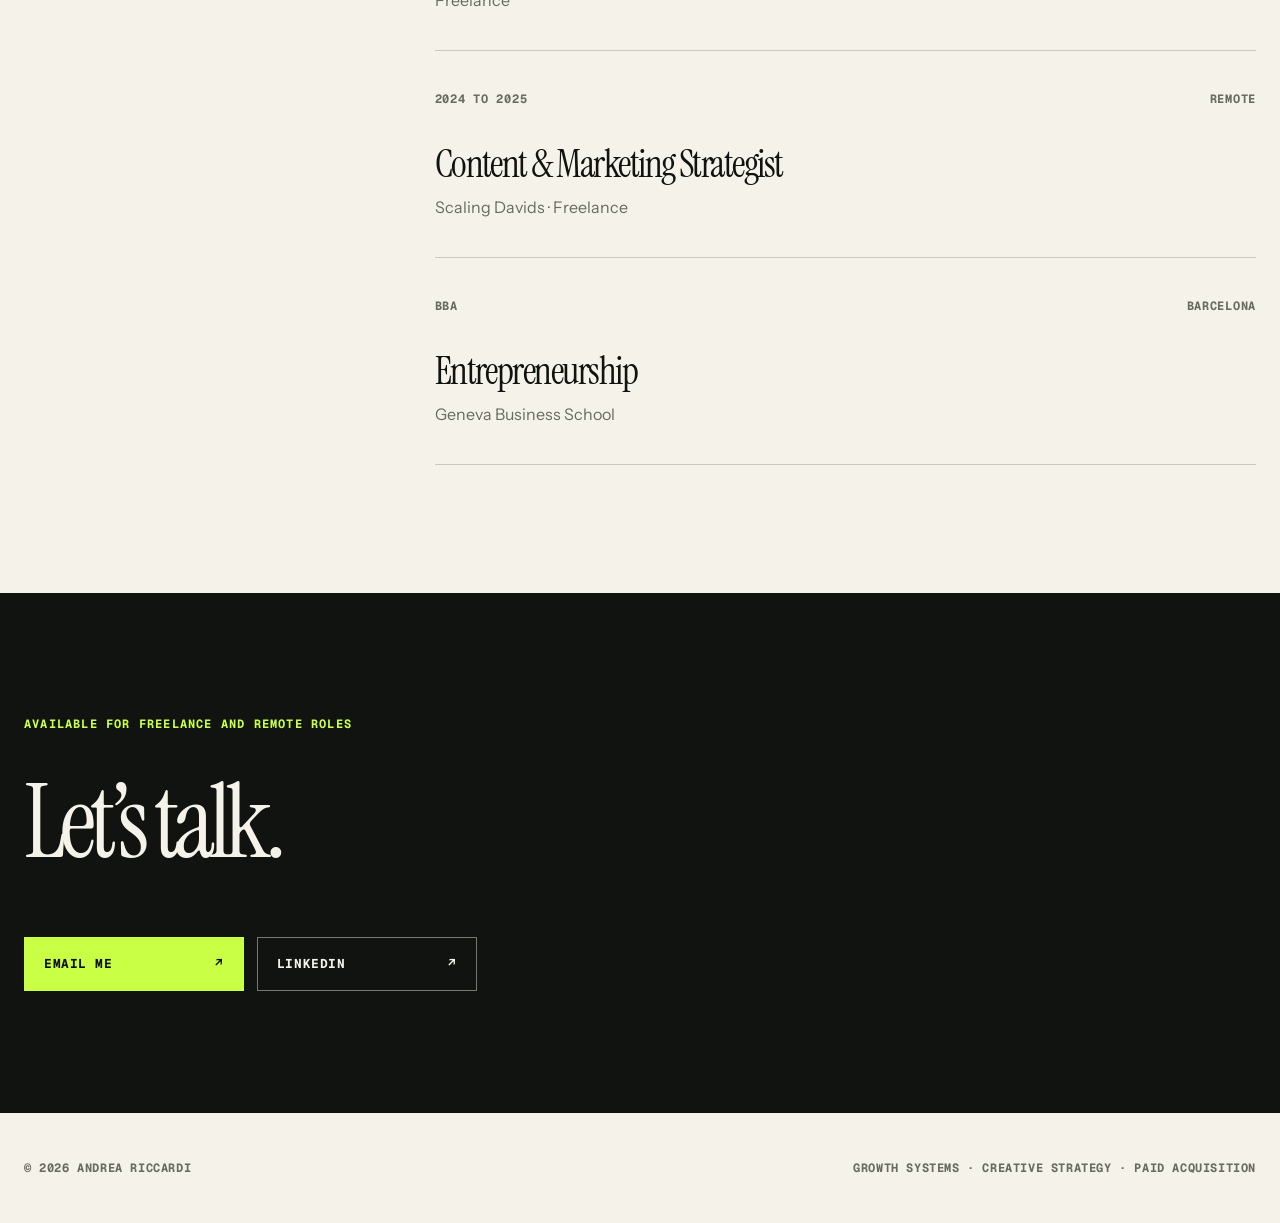
==== commit 6369b248: "Clarify creative strategy introduction" ====
--- a/index.html
+++ b/index.html
@@ -27,9 +27,9 @@
     <main id="main">
       <section class="hero" id="top" aria-labelledby="hero-title">
         <div class="eyebrow"><span></span> Madrid · Available for remote opportunities</div>
-        <h1 id="hero-title">I find what is stopping growth, then <em>I fix it.</em></h1>
+        <h1 id="hero-title">I find out what matters to customers, then <em>turn it into ads worth testing.</em></h1>
         <div class="hero-bottom">
-          <p>Sometimes it is the audience. Sometimes it is the ad, the landing page, the budget or the reporting. I work across the whole chain, so I can find the real problem before spending more money on it.</p>
+          <p>I start with customer reviews, search data and the ads already running. From there, I build the angles and briefs, test them, and use what I learn to decide what to make next.</p>
           <a class="button" href="#system">See how I work <span aria-hidden="true">↓</span></a>
         </div>
       </section>
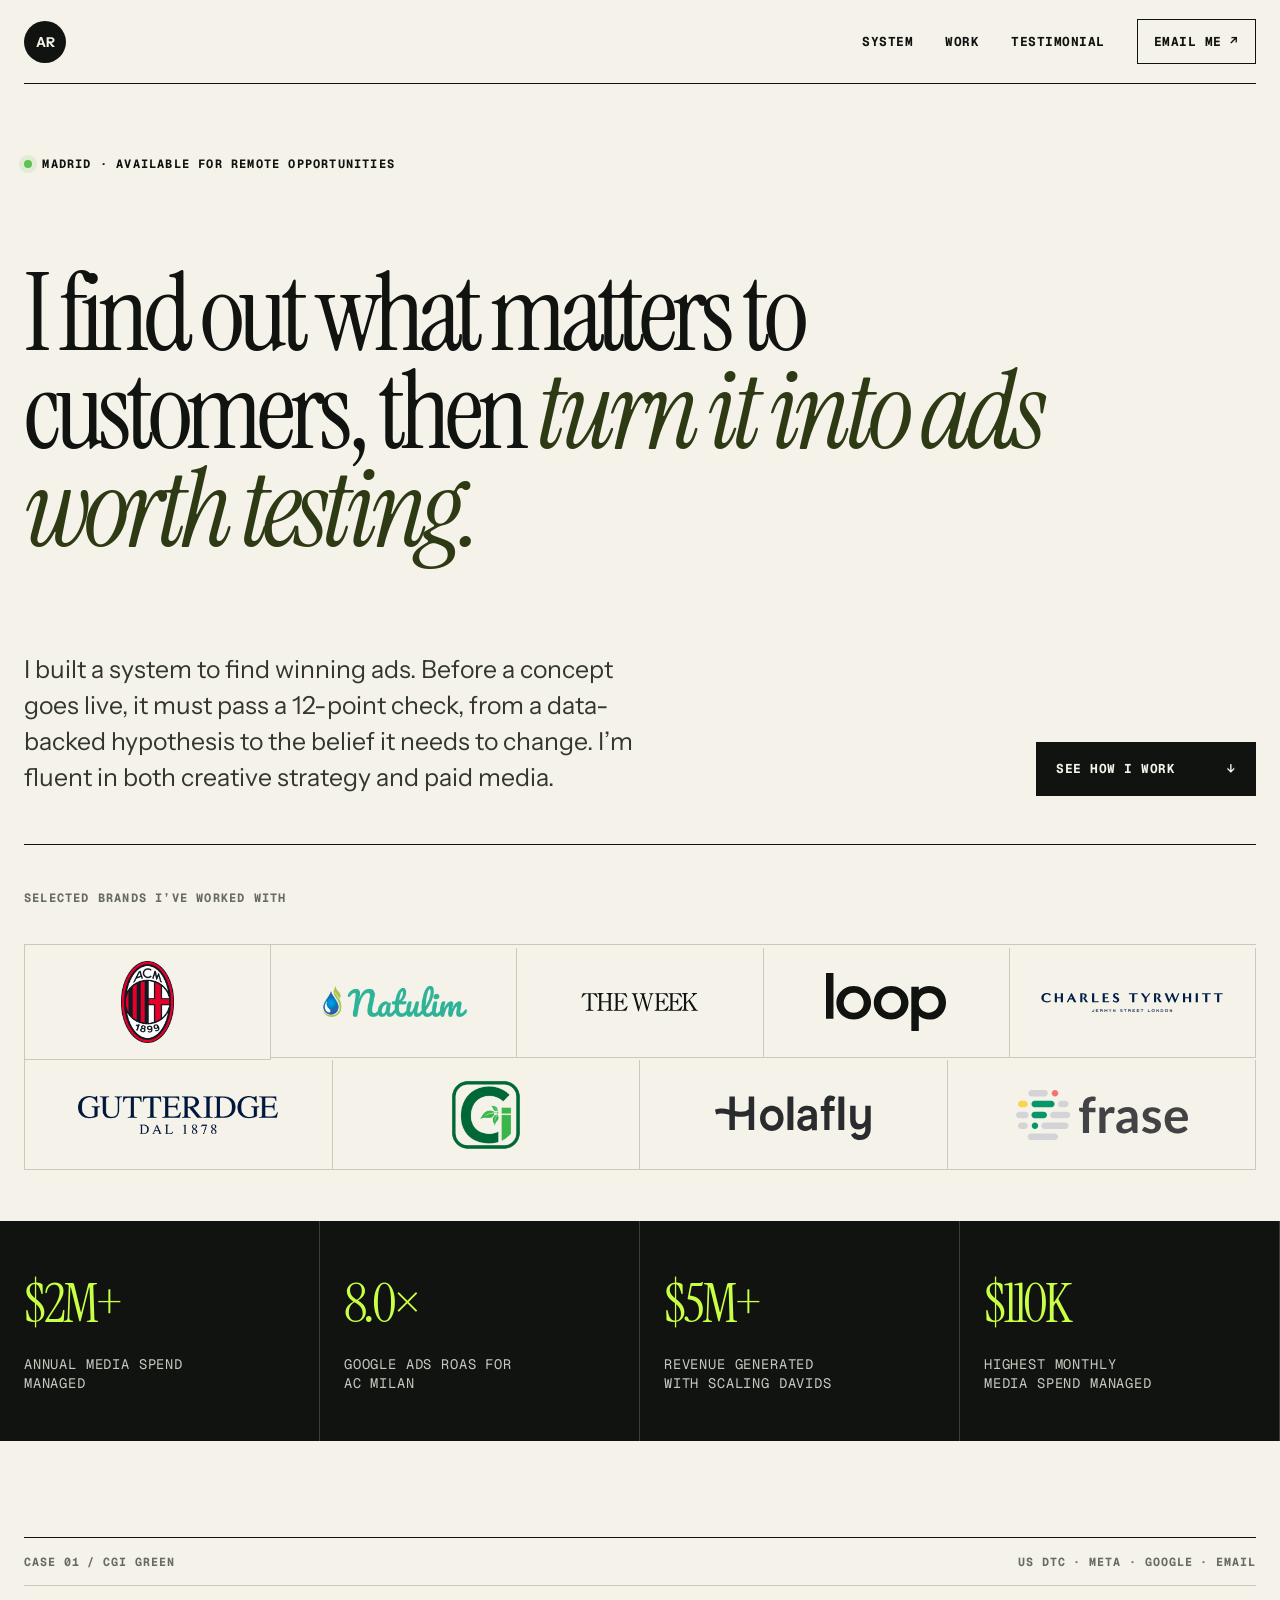
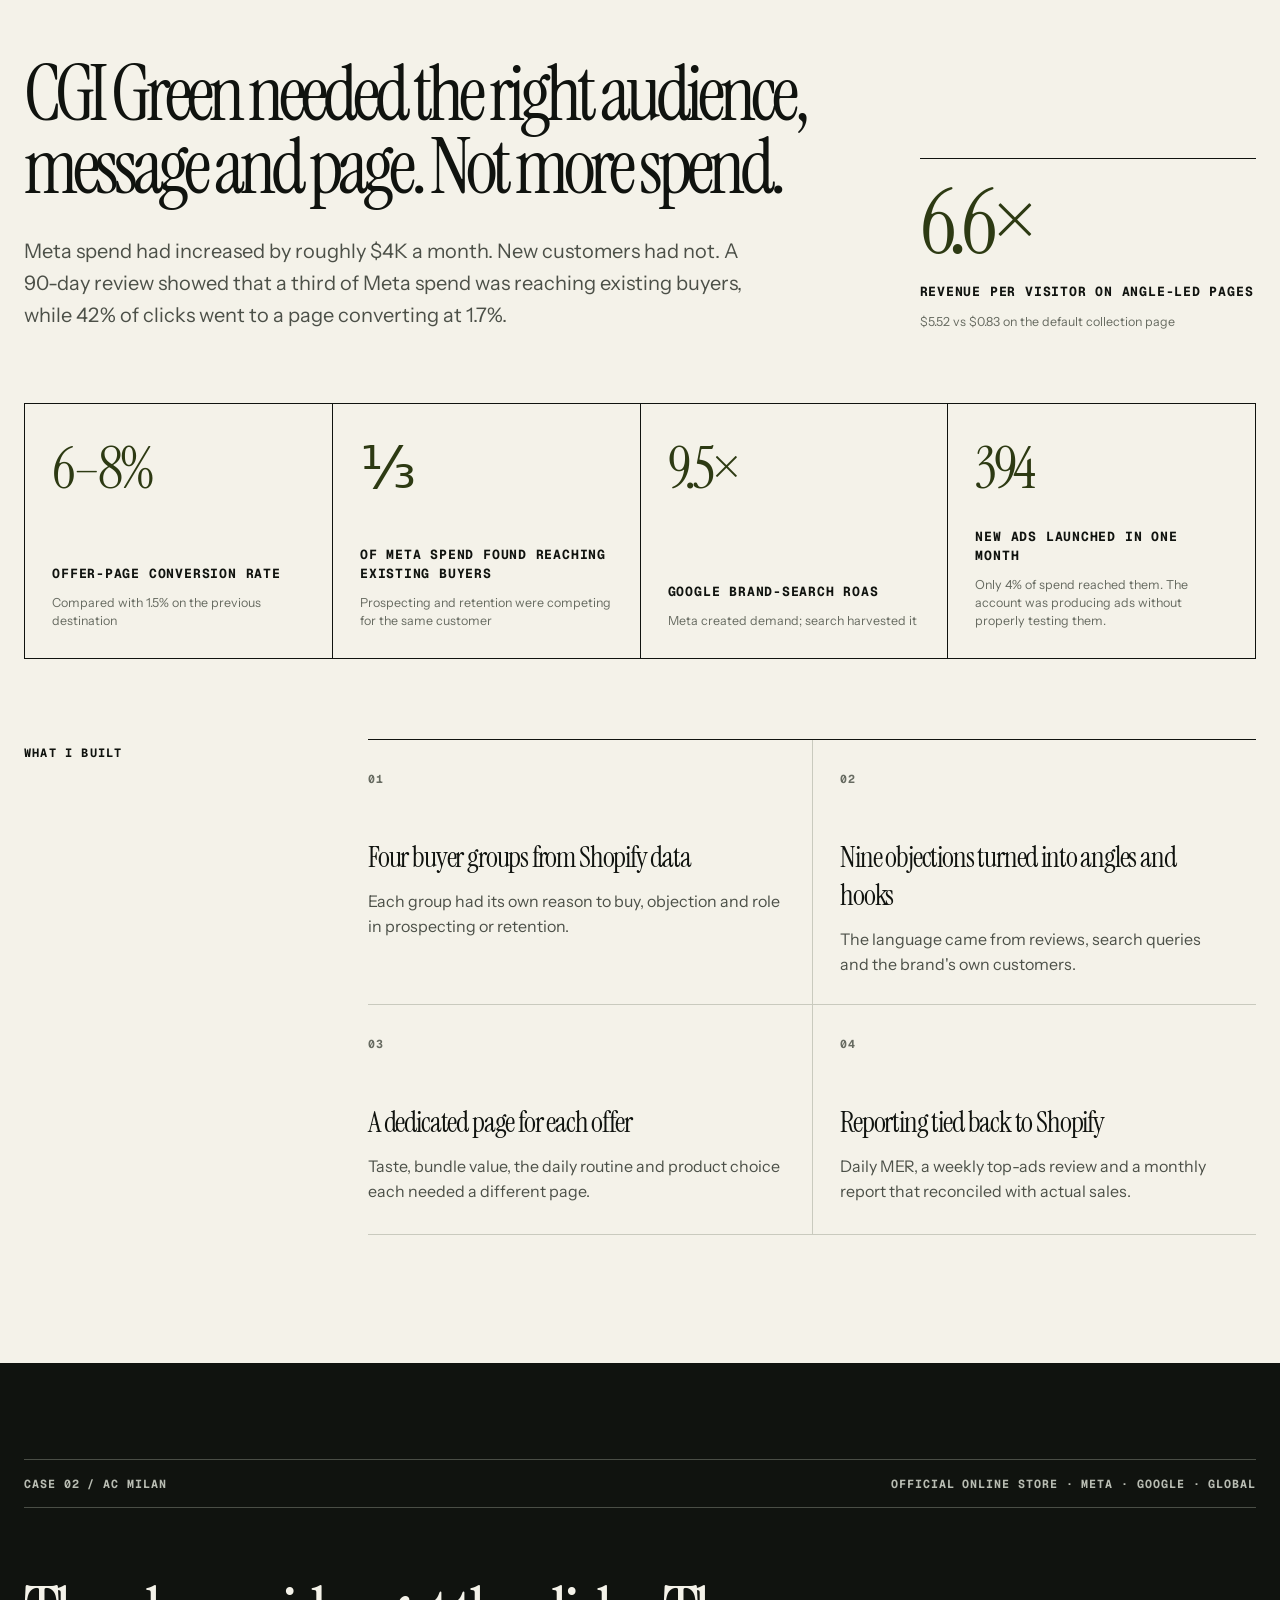
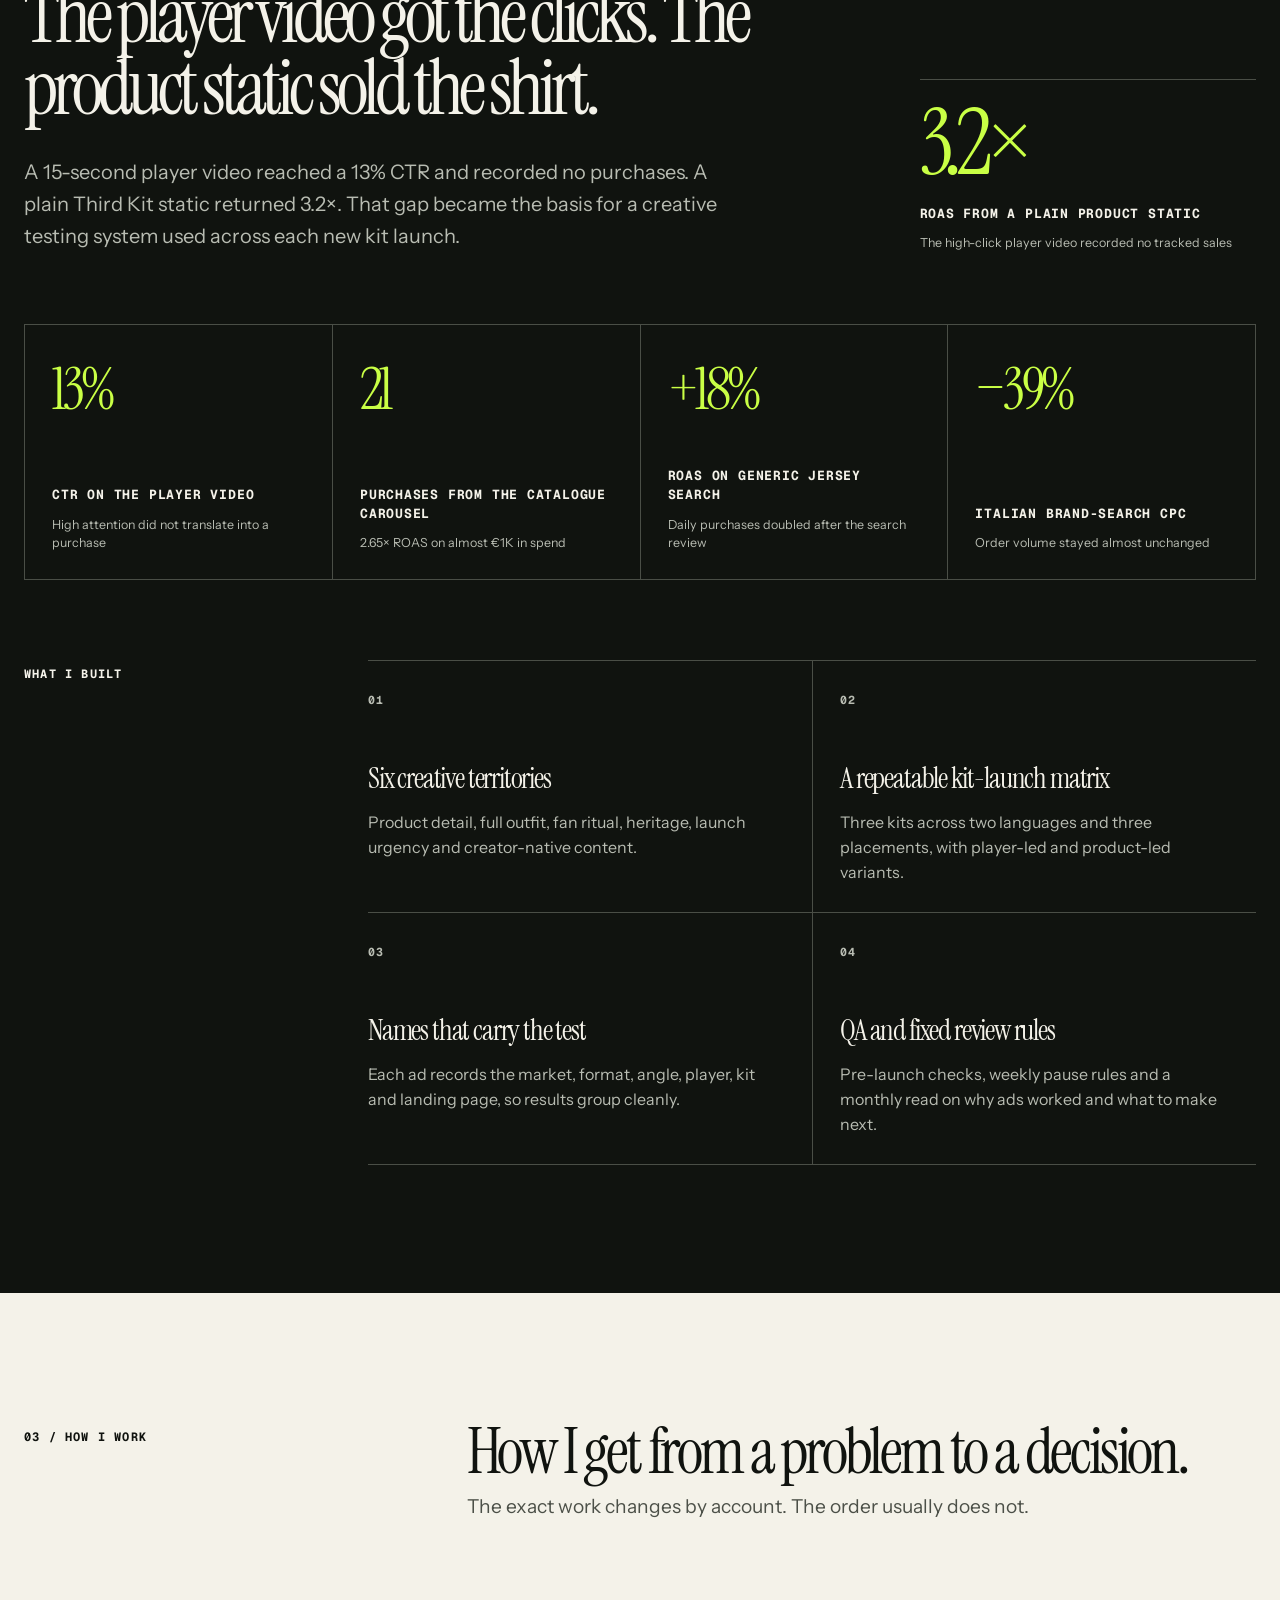
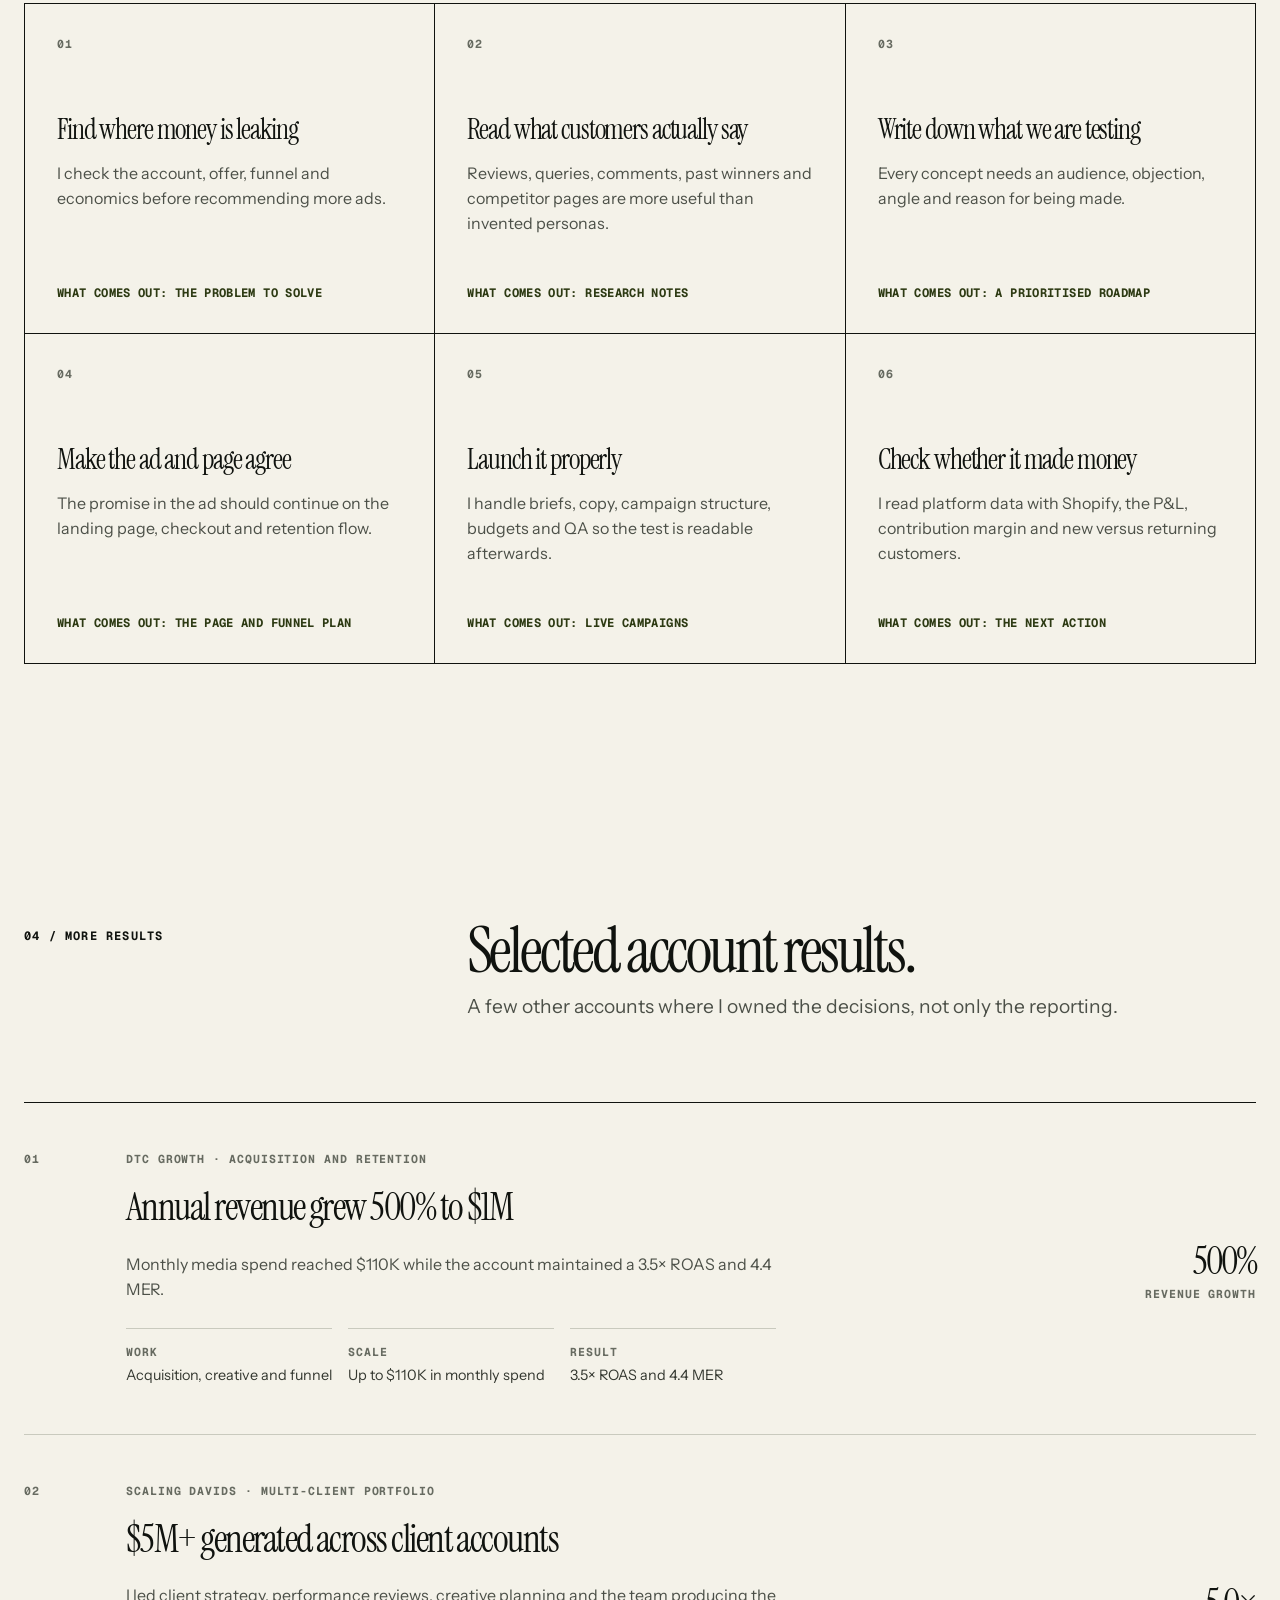
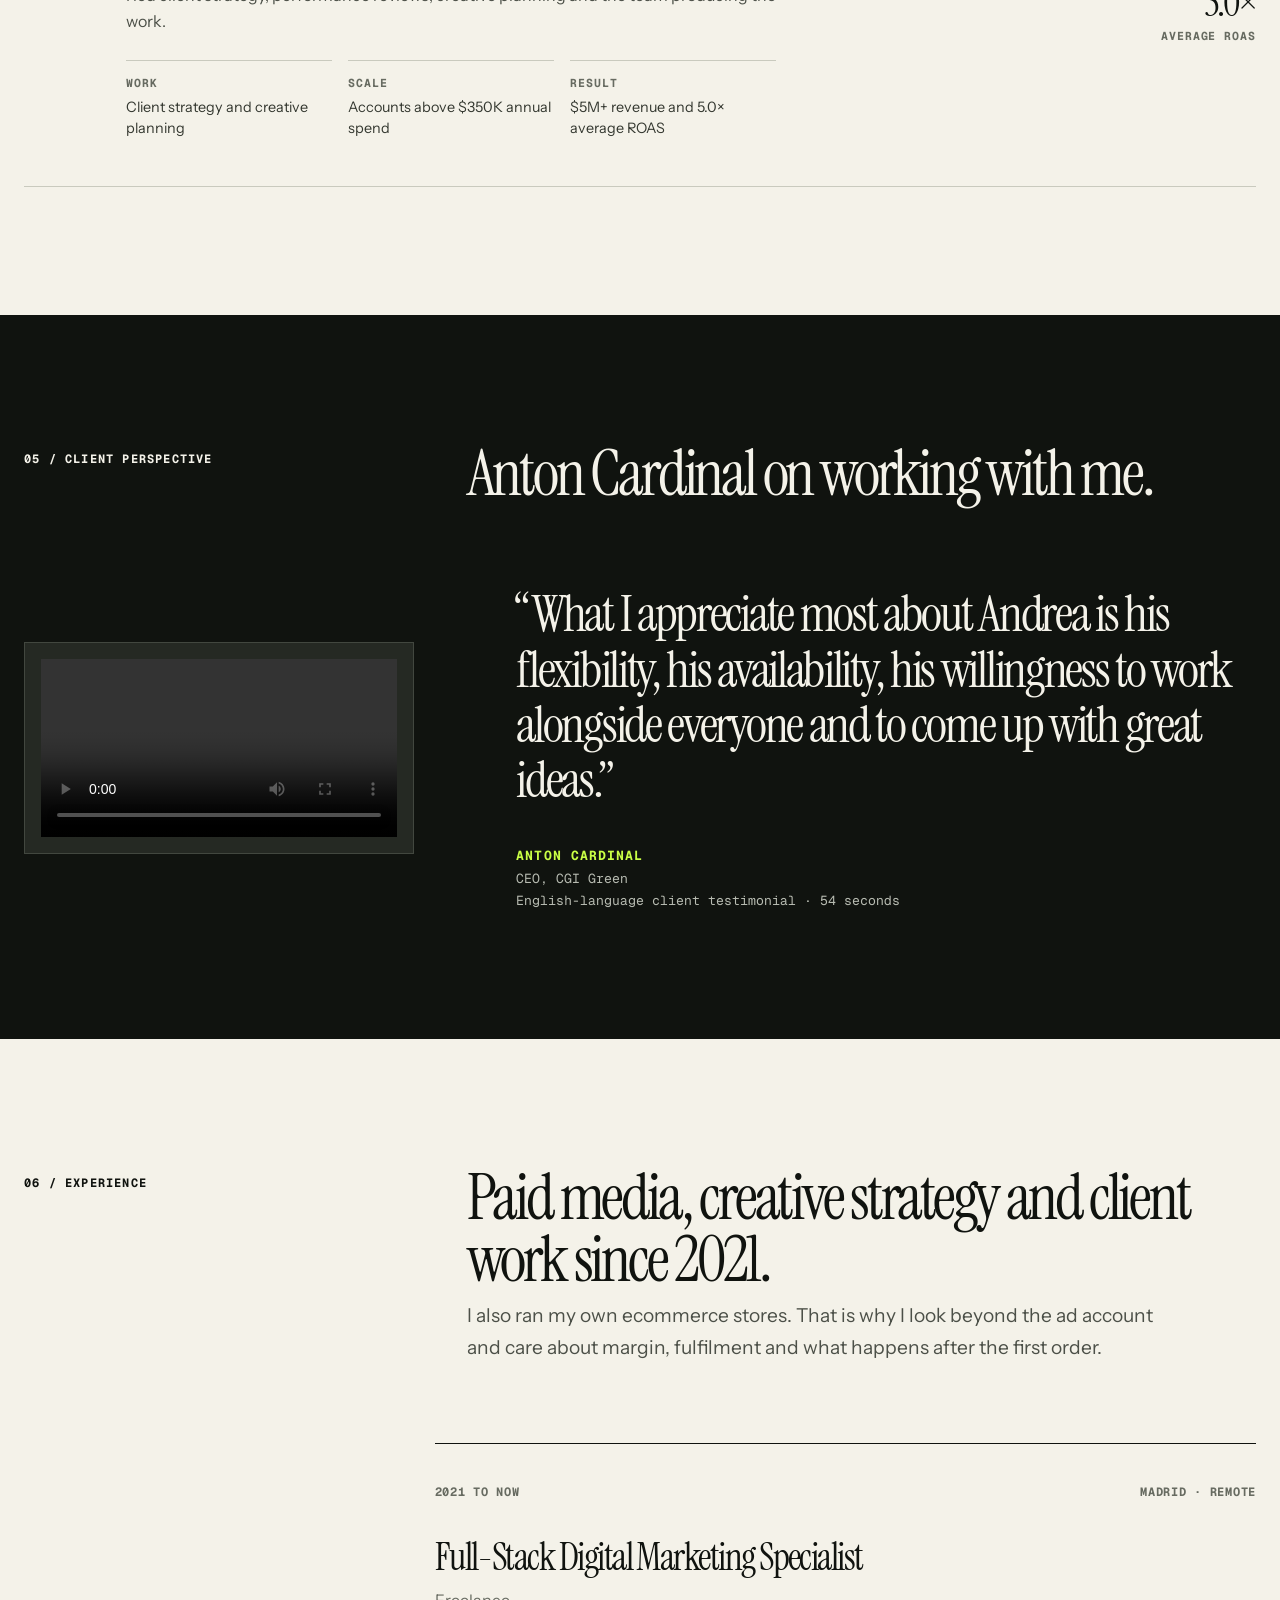
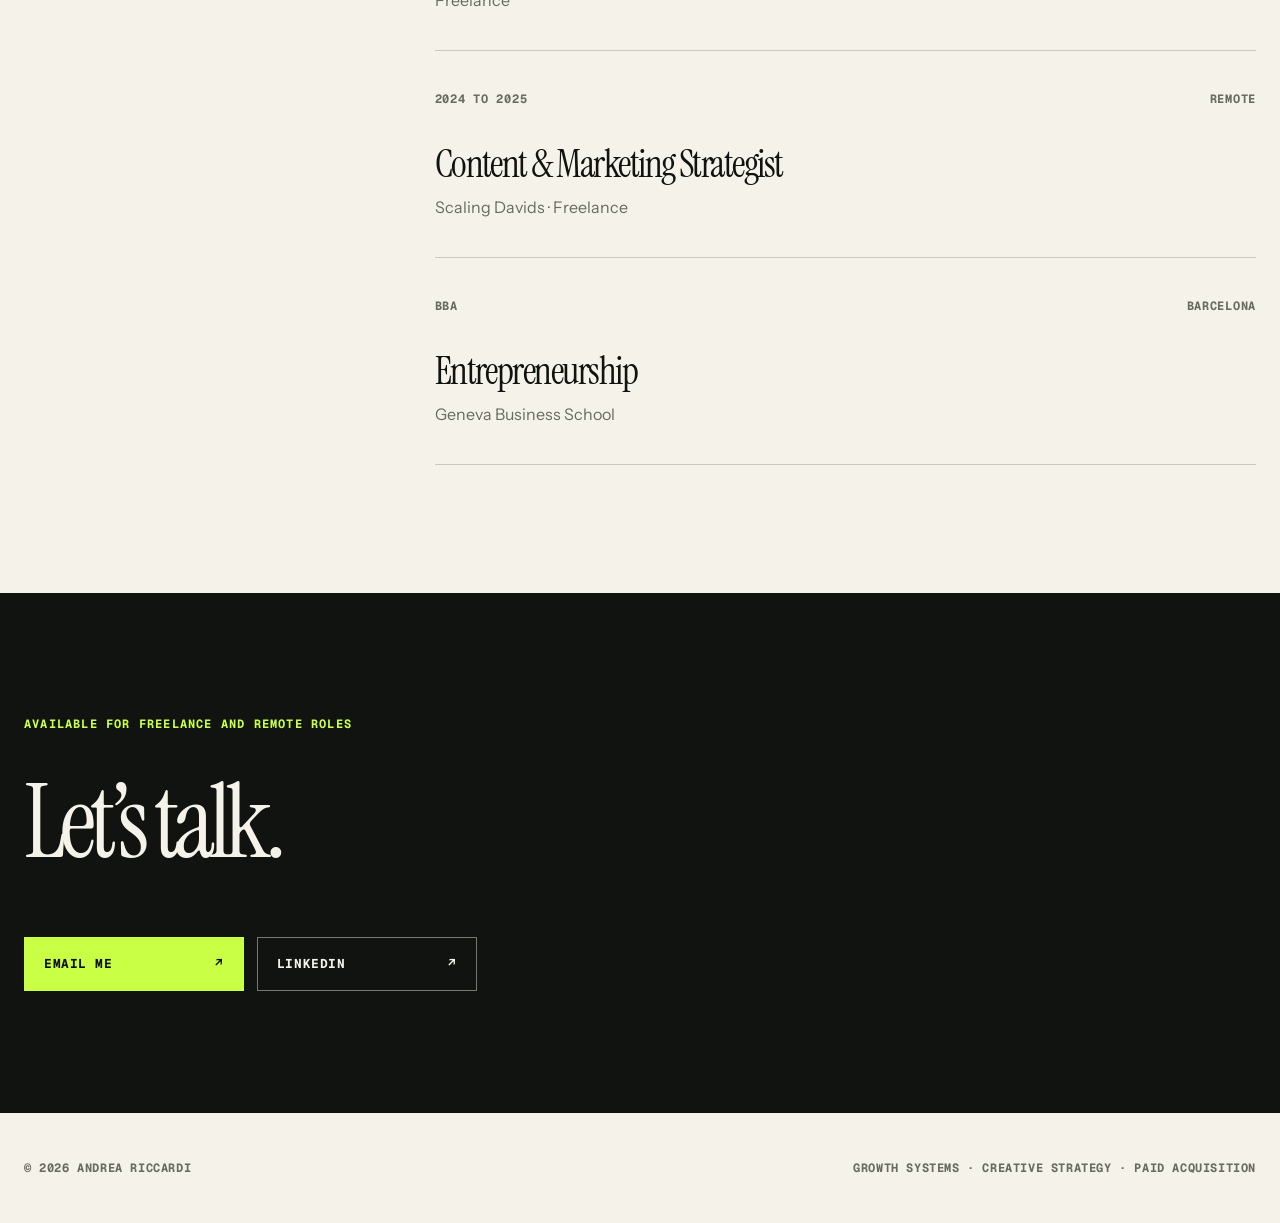
==== commit b6430355: "Update portfolio introduction with creative system" ====
--- a/index.html
+++ b/index.html
@@ -29,7 +29,7 @@
         <div class="eyebrow"><span></span> Madrid · Available for remote opportunities</div>
         <h1 id="hero-title">I find out what matters to customers, then <em>turn it into ads worth testing.</em></h1>
         <div class="hero-bottom">
-          <p>I start with customer reviews, search data and the ads already running. From there, I build the angles and briefs, test them, and use what I learn to decide what to make next.</p>
+          <p>I built a system to find winning ads. Before a concept goes live, it must pass a 12-point check, from a data-backed hypothesis to the belief it needs to change. I’m fluent in both creative strategy and paid media.</p>
           <a class="button" href="#system">See how I work <span aria-hidden="true">↓</span></a>
         </div>
       </section>
